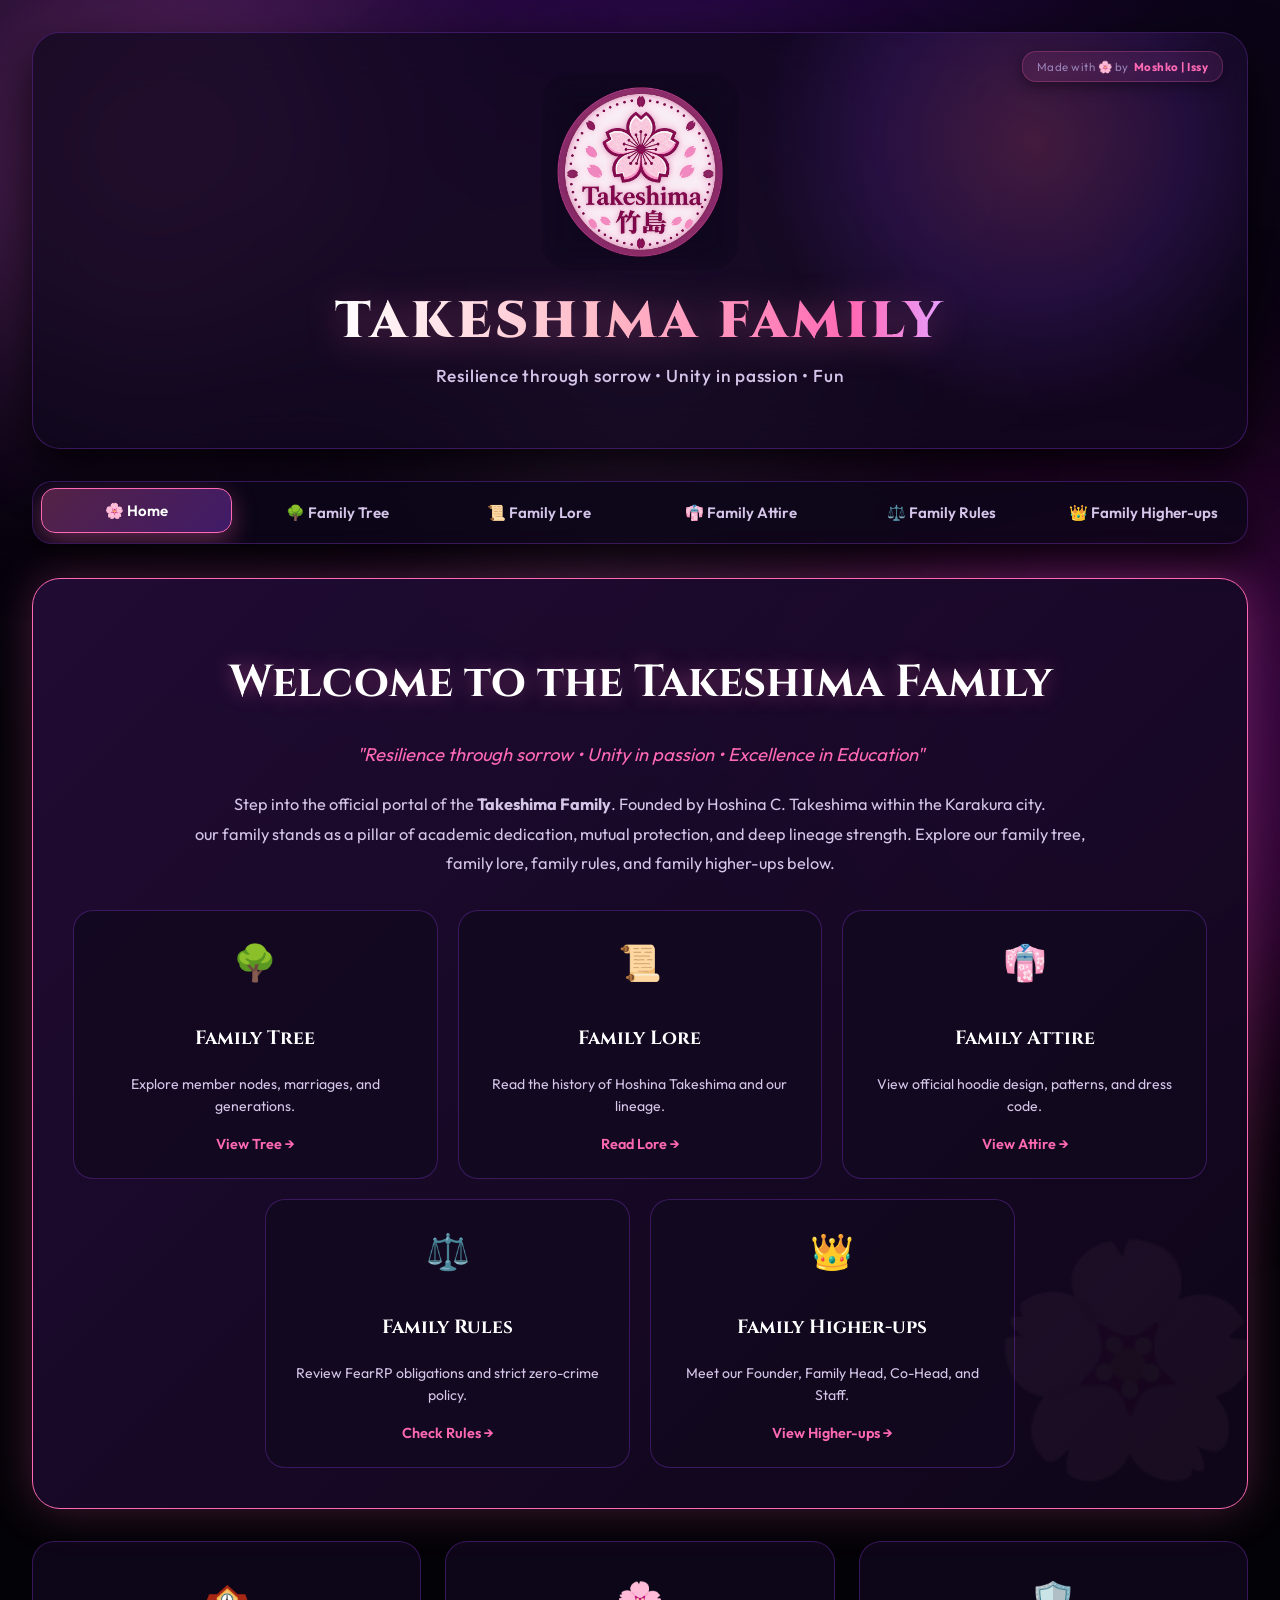
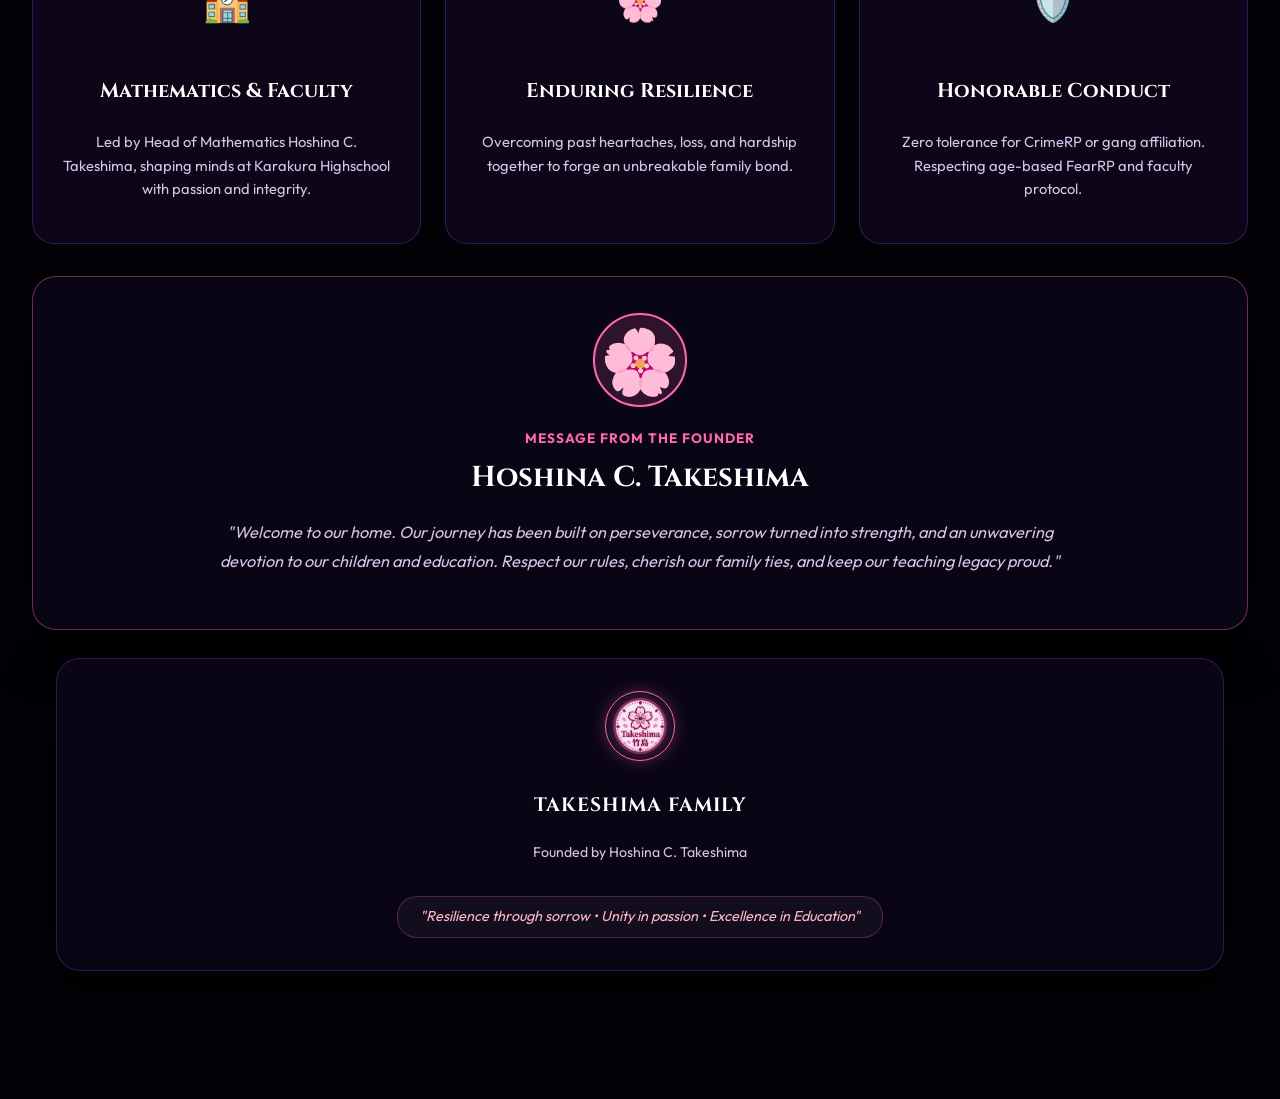
==== index.html @ 02366be0 "0" ====
<!DOCTYPE html>
<html lang="en">

<head>
  <meta charset="UTF-8">
  <meta name="viewport" content="width=device-width, initial-scale=1.0">
  <title>Takeshima Family Hub </title>
  <meta name="description"
    content="Official Takeshima Family Portal, Lore Chronicles of Takeshima, Family Tree & Rules Codex.">
  <link rel="stylesheet" href="styles.css">
</head>

<body>

  <!-- Ambient Glowing Background Orbs -->
  <div class="bg-glow-orb orb-1"></div>
  <div class="bg-glow-orb orb-2"></div>
  <div class="bg-glow-orb orb-3"></div>

  <!-- Floating Pink Sakura Petals Canvas -->
  <canvas id="particles-canvas"></canvas>

  <div class="app-container">

    <!-- Site Header Banner -->
    <header class="site-header">
      <div class="header-glow-bg"></div>
      <div class="top-corner-credits">
        Made with 🌸 by <strong>Moshko | Issy</strong>
      </div>

      <div class="header-main">
        <div class="family-crest">
          <img src="assets/logo.png" alt="Takeshima Family Logo" class="family-crest-img">
        </div>
        <div class="header-titles">
          <h1>TAKESHIMA FAMILY</h1>
          <p>Resilience through sorrow • Unity in passion • Fun</p>
        </div>
      </div>
    </header>

    <!-- Navigation Bar (Instant Smooth Single-Page Navigation) -->
    <nav class="main-nav">
      <button class="nav-btn active" data-tab="welcome" onclick="switchTab('welcome')">🌸 Home</button>
      <button class="nav-btn" data-tab="tree" onclick="switchTab('tree')">🌳 Family Tree</button>
      <button class="nav-btn" data-tab="lore" onclick="switchTab('lore')">📜 Family Lore</button>
      <button class="nav-btn" data-tab="attire" onclick="switchTab('attire')">👘 Family Attire</button>
      <button class="nav-btn" data-tab="rules" onclick="switchTab('rules')">⚖️ Family Rules</button>
      <button class="nav-btn" data-tab="roster" onclick="switchTab('roster')">👑 Family Higher-ups</button>
    </nav>

    <!-- Inline nav script — runs immediately, no dependency on app.js -->
    <script>
      function switchTab(targetTab) {
        document.querySelectorAll('.nav-btn').forEach(function (b) {
          b.classList.toggle('active', b.getAttribute('data-tab') === targetTab);
        });
        document.querySelectorAll('.tab-content').forEach(function (c) {
          var isTarget = c.id === 'tab-' + targetTab;
          if (isTarget) {
            c.classList.remove('active');
            c.style.display = 'block';
            void c.offsetHeight;
            c.classList.add('active');
          } else {
            c.classList.remove('active');
            c.style.display = '';
          }
        });
        window.scrollTo({ top: 0, behavior: 'smooth' });
      }
    </script>

    <!-- ================= TAB 1: HOME / WELCOME ================= -->
    <section id="tab-welcome" class="tab-content active">
      <div class="welcome-container">

        <!-- Welcome Hero Banner -->
        <div class="welcome-hero-card">
          <h1 class="welcome-title">Welcome to the Takeshima Family</h1>
          <p class="welcome-motto">"Resilience through sorrow • Unity in passion • Excellence in Education"</p>

          <p class="welcome-description">
            Step into the official portal of the <strong>Takeshima Family</strong>. Founded by Hoshina C. Takeshima
            within the Karakura city.<br>
            our family stands as a pillar of academic dedication, mutual protection, and deep lineage strength. Explore
            our family tree, family lore, family rules, and family higher-ups below.
          </p>

          <!-- Quick Navigation Feature Cards (3 Top / 2 Bottom Centered Layout) -->
          <div class="welcome-quick-grid">
            <div class="welcome-quick-card" data-tab-switch="tree" onclick="switchTab('tree')">
              <div class="quick-icon">🌳</div>
              <h3>Family Tree</h3>
              <p>Explore member nodes, marriages, and generations.</p>
              <span class="quick-link">View Tree &rarr;</span>
            </div>

            <div class="welcome-quick-card" data-tab-switch="lore" onclick="switchTab('lore')">
              <div class="quick-icon">📜</div>
              <h3>Family Lore</h3>
              <p>Read the history of Hoshina Takeshima and our lineage.</p>
              <span class="quick-link">Read Lore &rarr;</span>
            </div>

            <div class="welcome-quick-card" data-tab-switch="attire" onclick="switchTab('attire')">
              <div class="quick-icon">👘</div>
              <h3>Family Attire</h3>
              <p>View official hoodie design, patterns, and dress code.</p>
              <span class="quick-link">View Attire &rarr;</span>
            </div>

            <div class="welcome-quick-card" data-tab-switch="rules" onclick="switchTab('rules')">
              <div class="quick-icon">⚖️</div>
              <h3>Family Rules</h3>
              <p>Review FearRP obligations and strict zero-crime policy.</p>
              <span class="quick-link">Check Rules &rarr;</span>
            </div>

            <div class="welcome-quick-card" data-tab-switch="roster" onclick="switchTab('roster')">
              <div class="quick-icon">👑</div>
              <h3>Family Higher-ups</h3>
              <p>Meet our Founder, Family Head, Co-Head, and Staff.</p>
              <span class="quick-link">View Higher-ups &rarr;</span>
            </div>
          </div>
        </div>

        <!-- Takeshima Pillars Grid -->
        <div class="welcome-pillars-grid">
          <div class="pillar-card">
            <div class="pillar-icon">🏫</div>
            <h4>Mathematics & Faculty</h4>
            <p>Led by Head of Mathematics Hoshina C. Takeshima, shaping minds at Karakura Highschool with passion and
              integrity.</p>
          </div>
          <div class="pillar-card">
            <div class="pillar-icon">🌸</div>
            <h4>Enduring Resilience</h4>
            <p>Overcoming past heartaches, loss, and hardship together to forge an unbreakable family bond.</p>
          </div>
          <div class="pillar-card">
            <div class="pillar-icon">🛡️</div>
            <h4>Honorable Conduct</h4>
            <p>Zero tolerance for CrimeRP or gang affiliation. Respecting age-based FearRP and faculty protocol.</p>
          </div>
        </div>

        <!-- Founder's Leadership Message Card -->
        <div class="glass-card welcome-leadership-card" style="padding: 36px; border-color: rgba(255, 105, 180, 0.4);">
          <div
            style="display: flex; flex-direction: column; align-items: center; justify-content: center; text-align: center; gap: 20px;">
            <div
              style="font-size: 4rem; background: rgba(255, 105, 180, 0.15); width: 90px; height: 90px; border-radius: 50%; display: flex; align-items: center; justify-content: center; border: 2px solid var(--accent-pink); margin: 0 auto;">
              🌸
            </div>
            <div style="width: 100%; max-width: 850px; text-align: center;">
              <span
                style="color: var(--accent-pink); font-size: 0.85rem; font-weight: 700; letter-spacing: 1px; text-transform: uppercase; display: block; text-align: center;">Message
                from the Founder</span>
              <h2
                style="color: #fff; font-family: var(--font-header); font-size: 1.8rem; margin: 4px 0 12px 0; text-align: center;">
                Hoshina
                C. Takeshima</h2>
              <p
                style="color: var(--text-muted); font-size: 1.02rem; line-height: 1.8; font-style: italic; text-align: center;">
                "Welcome to our home. Our journey has been built on perseverance, sorrow turned into strength, and an
                unwavering devotion to our children and education. Respect our rules, cherish our family ties, and keep
                our teaching legacy proud."
              </p>
            </div>
          </div>
        </div>

      </div>
    </section>

    <!-- ================= TAB 2: FAMILY TREE ================= -->
    <section id="tab-tree" class="tab-content">
      <div class="glass-card" style="padding: 0; overflow: hidden; display: flex; flex-direction: column;">
        <div class="section-header" style="padding: 20px; border-bottom: 1px solid var(--glass-border);">
          <div>
            <h2 class="section-title"><span class="icon">🌳</span> Takeshima Family Tree</h2>
            <p style="color: var(--text-muted); margin-top:4px;">Live embedded family tree directly from Family Echo</p>
          </div>
          <div style="display:flex; gap:10px; flex-wrap:wrap;">
            <a href="https://www.familyecho.com/?c=jg47iyadahh5di00&f=391716927242587150" target="_blank"
              class="btn-primary" style="text-decoration:none; display:inline-flex; align-items:center; gap:8px;">
              <span>🪾 View on FamilyEcho.com</span>
            </a>
          </div>
        </div>

        <!-- Direct Embed of FamilyEcho -->
        <div style="width: 100%; height: 650px; position: relative;">
          <iframe src="https://www.familyecho.com/?c=jg47iyadahh5di00&f=391716927242587150"
            style="width: 100%; height: 100%; border: none;" title="Takeshima Family Tree" allowfullscreen>
          </iframe>
        </div>
      </div>
    </section>

    <!-- ================= TAB 3: CHRONICLES OF HOSHINA (LORE) ================= -->
    <section id="tab-lore" class="tab-content">
      <div class="glass-card">
        <div class="section-header" style="margin-bottom: 24px; flex-wrap: wrap; gap: 12px;">
          <div>
            <h2 class="section-title"><span class="icon">📜</span> The Family Lore Of Takeshima</h2>
            <p style="color: var(--text-muted); margin-top: 4px;">A history steeped in sorrow, enduring devotion, and
              the legacy of Karakura Highschool</p>
          </div>
          <div class="lore-view-toggle" style="display: flex; gap: 10px;">
            <button id="lore-btn-timeline" class="btn-primary" style="font-size: 0.88rem; padding: 8px 16px;" onclick="
                document.getElementById('lore-chapters-container').style.display = 'block';
                document.getElementById('lore-paragraphs-container').style.display = 'none';
                this.style.background = ''; this.style.color = ''; this.style.border = '';
                var p = document.getElementById('lore-btn-paragraphs');
                p.style.background = 'rgba(255,105,180,0.15)'; p.style.color = 'var(--accent-pink)'; p.style.border = '1px solid var(--accent-pink)';
              ">📜 Timeline View</button>
            <button id="lore-btn-paragraphs" class="btn-primary"
              style="font-size: 0.88rem; padding: 8px 16px; background: rgba(255, 105, 180, 0.15); border: 1px solid var(--accent-pink); color: var(--accent-pink);"
              onclick="
                document.getElementById('lore-chapters-container').style.display = 'none';
                document.getElementById('lore-paragraphs-container').style.display = 'block';
                this.style.background = ''; this.style.color = ''; this.style.border = '';
                var t = document.getElementById('lore-btn-timeline');
                t.style.background = 'rgba(255,105,180,0.15)'; t.style.color = 'var(--accent-pink)'; t.style.border = '1px solid var(--accent-pink)';
              ">📖 Full Story View</button>
          </div>
        </div>

        <!-- Lore Chapter Timeline — hardcoded static content -->
        <div class="lore-timeline" id="lore-chapters-container">

          <div class="lore-card">
            <div class="lore-chapter-num">Chapter I • Age 4 - Early Youth</div>
            <h3 class="lore-title">Steeped in Sorrow</h3>
            <div class="lore-quote">"Whenever someone brings up her family or her past, she goes silent, quickly
              changing the subject as if the words themselves are too heavy to bear."</div>
            <p style="color: var(--text-main); font-size: 1.02rem; white-space: pre-line; line-height: 1.7;">
              The Takeshima's past is steeped in sorrow. When Hoshina was just four years old, she was abandoned by her
              parents and left in the care of an abusive relative. The scars of those early years ran deep into her
              soul.

              Whenever someone brings up her family or her past, she instinctively goes silent, quickly changing the
              subject as if the words themselves are too heavy to bear. She learned from a young age that survival meant
              building walls around her heart.</p>
          </div>

          <div class="lore-card">
            <div class="lore-chapter-num">Chapter II • Age 18 - Marital Bliss</div>
            <h3 class="lore-title">Aiko Kagami &amp; True Love</h3>
            <div class="lore-quote">"They eventually got Married and built a life together, filled with warmth, love and
              the joy of starting a family of their own."</div>
            <p style="color: var(--text-main); font-size: 1.02rem; white-space: pre-line; line-height: 1.7;">
              Years passed and at the age of eighteen, Hoshina met the love of her life: Aiko Kagami, a kind and devoted
              member of the Kagami Family. For the first time, Hoshina knew what it felt like to be genuinely cherished.

              They eventually got married and built a life together, filled with warmth, unconditional love, and the
              boundless joy of starting a family of their own. For a fleeting moment, the shadows of her past seemed to
              fade.</p>
          </div>

          <div class="lore-card">
            <div class="lore-chapter-num">Chapter III • The Tragedy</div>
            <h3 class="lore-title">Happiness Short-Lived</h3>
            <div class="lore-highlight-banner">✨ But that Happiness was short lived ✨</div>
            <div class="lore-quote">"Aiko was involved in a devastating car accident and died at the scene of the
              impact..."</div>
            <p style="color: var(--text-main); font-size: 1.02rem; white-space: pre-line; line-height: 1.7;">
              Aiko was involved in a devastating car accident and died at the scene of the impact. The loss shattered
              Hoshina's world to pieces.

              Even now, she struggles to mend the cracks left behind. She kept going for the children that Aiko left
              behind and for herself, but grief still lingers in every quiet moment, like a faint melody echoing in an
              empty room.</p>
          </div>

          <div class="lore-card">
            <div class="lore-chapter-num">Chapter IV • Takeshima Family Alliance</div>
            <h3 class="lore-title">The Kagami Head &amp; Unsettled Ties</h3>
            <div class="lore-quote">"It's not anger or bitterness, more like a subconscious reaction..."</div>
            <p style="color: var(--text-main); font-size: 1.02rem; white-space: pre-line; line-height: 1.7;">
              Strangely, Hoshina never formed a good relationship with the head of the Kagami Family. She doesn't fully
              understand why, but whenever they pass each other, she catches herself glaring. It's not anger or
              bitterness—more like a subconscious reaction.

              Perhaps it is tied to the ways he spoke to her when they joined the Takeshima Family. His tone, his
              demeanor... something about it unsettled her from the very start. Still, she learned to live with it, and
              despite the past tension, they have grown to be something close to friends.</p>
          </div>

          <div class="lore-card">
            <div class="lore-chapter-num">Chapter V • Second Relationship &amp; Divorce</div>
            <h3 class="lore-title">Hiroto &amp; The Final Betrayal</h3>
            <div class="lore-quote">"You were never really there."</div>
            <p style="color: var(--text-main); font-size: 1.02rem; white-space: pre-line; line-height: 1.7;">
              Months later, she met Hiroto—her most recent partner. For a while, he was a source of joy she never
              expected to find again. They shared laughter, raised their twins together, and she allowed herself
              to hope once more.

              Everything shifted the day she overheard him speaking to someone else about their relationship—about
              her—in a way that cut deep into her soul. Two weeks later, Hiroto asked for a divorce, stating coldly,
              "You were never really there."

              Though the separation was civil for the sake of the kids and their twins, the words haunted her. And not
              long after the papers were signed, she learned the final blow: he had been unfaithful. The betrayal left
              her completely hollow.</p>
          </div>

          <div class="lore-card">
            <div class="lore-chapter-num">Chapter VI • Present Day - Karakura Highschool</div>
            <h3 class="lore-title">Head of Mathematics &amp; Legacy</h3>
            <div class="lore-quote">"She hopes her children will continue to grow and build this family. And she hopes
              she will find the same love she once had when she met their dad."</div>
            <p style="color: var(--text-main); font-size: 1.02rem; white-space: pre-line; line-height: 1.7;">
              Years later, after persevering through unimaginable heartache, Hoshina rose to become the Head of
              Department (HD) of Mathematics for Karakura Highschool.


              She found herself with children that she adores like nothing else. In a heartwarming surprise, her
              children now work with her in the Takeshima Family alongside her sister. She is overjoyed that her kids
              found the same passion she once had.

              Now she's trying to move on. Doing her best to be strong for her children and for herself... but part of
              her still wonders if she will ever find someone who truly sees her and stays. She hopes her children will
              continue to grow and build this family—and she hopes she will find the same love she once had when she met
              their dad.</p>
          </div>

        </div>

        <!-- Lore Continuous Paragraph View -->
        <div class="lore-paragraphs-view" id="lore-paragraphs-container"
          style="display: none; background: rgba(15, 8, 25, 0.85); border: 1.5px solid var(--glass-border); border-radius: 24px; padding: 32px;">
          <div class="single-page-story-manuscript">
            <div class="story-manuscript-header">
              <span class="story-header-badge">🌸 TAKESHIMA FAMILY LORE</span>
              <h2 class="story-main-title">The Story of Hoshina Takeshima</h2>
              <p class="story-tagline">"Resilience through sorrow • Unity in passion • Karakura Highschool Legacy"</p>
            </div>
            <div class="story-manuscript-body-text">
              <p class="continuous-story-paragraph">The Takeshima's past is steeped in sorrow. When Hoshina was just
                four years old, she was abandoned by her parents and left in the care of an abusive relative. Whenever
                someone brings up her family or her past, she instinctively goes silent. She learned from a young age
                that survival meant building walls around her heart.</p>
              <p class="continuous-story-paragraph">Years passed and at the age of eighteen, Hoshina met the love of her
                life: Aiko Kagami. They eventually got married and built a life together, filled with warmth,
                unconditional love, and the boundless joy of starting a family of their own.</p>
              <p class="continuous-story-paragraph">Aiko was involved in a devastating car accident and died at the
                scene. The loss shattered Hoshina's world to pieces. She kept going for the children that Aiko left
                behind.</p>
              <p class="continuous-story-paragraph">Strangely, Hoshina never formed a good relationship with the head of
                the Kagami Family. It's not anger or bitterness—more like a subconscious reaction. Despite the past
                tension, they have grown to be something close to friends.</p>
              <p class="continuous-story-paragraph">Months later, she met Hiroto. Two weeks after she overheard him
                speaking poorly of her, Hiroto asked for a divorce, stating coldly, "You were never really there." And
                not long after the papers were signed, she learned he had been unfaithful.</p>
              <p class="continuous-story-paragraph">Years later, Hoshina rose to become the Head of Department of
                Mathematics for Karakura Highschool. Her children now work with her in the Takeshima Family. She hopes
                her children will continue to grow and build this family—and she hopes she will find the same love she
                once had when she met their dad.</p>
            </div>
          </div>
        </div>

      </div>
    </section>

    <!-- ================= TAB 4: FAMILY ATTIRE ================= -->
    <section id="tab-attire" class="tab-content">
      <div class="glass-card">

        <!-- Section Header -->
        <div class="section-header">
          <div>
            <h2 class="section-title"><span class="icon">👘</span> Takeshima Family Attire</h2>
            <p style="color: var(--text-muted); margin-top: 4px;">Official uniform, hoodie's, and apparel codex
              for Family members.</p>
          </div>
          <span class="attire-official-badge">✨ Official Apparel</span>
        </div>

        <!-- Attire Selector Tabs -->
        <div style="display: flex; gap: 10px; flex-wrap: wrap; margin-bottom: 28px; margin-top: 8px;">
          <button class="attire-sel-btn active-attire-btn" onclick="selectAttire('hoodie', this)"
            style="flex:1; min-width:140px; padding:12px 18px; border-radius:14px; border:1.5px solid var(--accent-pink); background:linear-gradient(135deg,rgba(255,105,180,0.28),rgba(160,68,255,0.28)); color:#fff; font-family:var(--font-body); font-weight:600; font-size:0.93rem; display:flex; align-items:center; justify-content:center; gap:8px;">
            👘 Takeshima Hoodie
          </button>
          <button class="attire-sel-btn" onclick="selectAttire('baldthur', this)"
            style="flex:1; min-width:140px; padding:12px 18px; border-radius:14px; border:1.5px solid var(--glass-border); background:transparent; color:var(--text-muted); font-family:var(--font-body); font-weight:600; font-size:0.93rem; display:flex; align-items:center; justify-content:center; gap:8px;">
            👕 Baldthur Shirt
          </button>
        </div>

        <!-- ── PANEL: Takeshima Hoodie ── -->
        <div id="attire-panel-hoodie">

          <!-- Download Banner -->
          <div class="attire-download-banner" style="margin-bottom: 28px;">
            <div class="download-banner-left">
              <div class="download-icon-box">📥</div>
              <div>
                <h3 class="download-banner-title">Download Official Attire hoodie</h3>
                <p class="download-banner-desc">Click below to download the official skin PNG file.</p>
              </div>
            </div>
            <a href="assets/takeshima_attire_skin.png" target="_blank" rel="noopener noreferrer"
              download="Takeshima_Family_Attire_Skin.png" class="btn-primary"
              style="text-decoration:none; font-size:0.95rem; padding:12px 24px; white-space:nowrap;">
              <span>📥 Download Attire File</span>
            </a>
          </div>

          <!-- Image Cards -->
          <div class="attire-showcase-grid">
            <div class="attire-card">
              <div class="attire-image-frame">
                <img src="assets/attire_front.png" alt="Takeshima Family Hoodie - Front View" class="attire-img">
                <div class="attire-overlay-badge">Front View</div>
              </div>
              <div class="attire-card-body">
                <h3 class="attire-card-title">Front View</h3>
                <p class="attire-card-desc">W.I.P</p>
              </div>
            </div>
            <div class="attire-card">
              <div class="attire-image-frame">
                <img src="assets/attire_back.png" alt="Takeshima Family Hoodie - Back View" class="attire-img">
                <div class="attire-overlay-badge">Back View</div>
              </div>
              <div class="attire-card-body">
                <h3 class="attire-card-title">Back View</h3>
                <p class="attire-card-desc">W.I.P</p>
              </div>
            </div>
          </div>

          <!-- Specs -->
          <div class="attire-info-grid" style="margin-top:28px;">
            <div class="attire-spec-box">
              <div class="spec-header"><span class="spec-icon">🎨</span>
                <h4>Color Palette &amp; Materials</h4>
              </div>
              <ul class="attire-spec-list">
                <li><strong>W.I.P:</strong> W.I.P
                </li>
                <li><strong>W.I.P:</strong> W.I.P
                </li>
                <li><strong>W.I.P:</strong> W.I.P</li>
              </ul>
            </div>
            <div class="attire-spec-box">
              <div class="spec-header"><span class="spec-icon">📜</span>
                <h4>Dress Code Rules</h4>
              </div>
              <ul class="attire-spec-list">
                <li><strong>Official Events:</strong> Required during family meetings and Karakura events.</li>
                <li><strong>Lineage Honor:</strong> Must be worn with respect and pride by official family members.</li>
                <li><strong>Zero Misrepresentation:</strong> Non-family members are forbidden from wearing official
                  attire.</li>
              </ul>
            </div>
          </div>
        </div>

        <!-- ── PANEL: Baldthur Shirt ── -->
        <div id="attire-panel-baldthur" style="display:none;">


          <!-- Download Banner -->
          <div class="attire-download-banner" style="margin-bottom:28px;">
            <div class="download-banner-left">
              <div class="download-icon-box">📥</div>
              <div>
                <h3 class="download-banner-title">Download Baldthur Shirt</h3>
                <p class="download-banner-desc">Click below to download the official skin PNG file.</p>
              </div>
            </div>
            <a href="assets/pmcskin3d-alex-slim-arms_58.png" target="_blank" rel="noopener noreferrer"
              download="pmcskin3d-alex-slim-arms_58.png" class="btn-primary"
              style="text-decoration:none; font-size:0.95rem; padding:12px 24px; white-space:nowrap;">
              <span>📥 Download Attire File</span>
            </a>
          </div>

          <!-- Image Cards -->
          <div class="attire-showcase-grid">
            <div class="attire-card">
              <div class="attire-image-frame" style="background:rgba(26,188,156,0.08);">
                <img src="assets/baldthur_shirt.png" alt="Baldthur Shirt - Front View" class="attire-img">
                <div class="attire-overlay-badge" style="background:rgba(26,188,156,0.85);">Front View</div>
              </div>
              <div class="attire-card-body">
                <h3 class="attire-card-title">Front View</h3>
                <p class="attire-card-desc">The Baldthur Shirt featuring a bold gold and cream design with the
                  signature
                  Takeshima family style.</p>
              </div>
            </div>
          </div>

          <!-- Specs -->
          <div class="attire-info-grid" style="margin-top:28px;">
            <div class="attire-spec-box">
              <div class="spec-header"><span class="spec-icon">🎨</span>
                <h4>Design Details</h4>
              </div>
              <ul class="attire-spec-list">
                <li><strong>Style:</strong> Alex slim-arms skin format.</li>
                <li><strong>Palette:</strong> Gold, cream, and teal — bold and distinctive.</li>
                <li><strong>Crest:</strong> Takeshima family identity maintained.</li>
              </ul>
            </div>
            <div class="attire-spec-box">
              <div class="spec-header"><span class="spec-icon">📜</span>
                <h4>Wear Rules</h4>
              </div>
              <ul class="attire-spec-list">
                <li><strong>Approved Members Only:</strong> Must be an official Takeshima Family member.</li>
                <li><strong>Zero Misrepresentation:</strong> Non-members are forbidden from using this skin.</li>
                <li><strong>File:</strong> pmcskin3d-alex-slim-arms_58</li>
              </ul>
            </div>
          </div>
        </div>

        <!-- Inline attire selector script -->
        <script>
          function selectAttire(id, btn) {
            ['hoodie', 'baldthur', 'arthur'].forEach(function (k) {
              var panel = document.getElementById('attire-panel-' + k);
              if (panel) panel.style.display = k === id ? 'block' : 'none';
            });
            document.querySelectorAll('.attire-sel-btn').forEach(function (b) {
              var isActive = b === btn;
              b.style.background = isActive ? 'linear-gradient(135deg,rgba(255,105,180,0.28),rgba(160,68,255,0.28))' : 'transparent';
              b.style.borderColor = isActive ? 'var(--accent-pink)' : 'var(--glass-border)';
              b.style.color = isActive ? '#fff' : 'var(--text-muted)';
            });
          }
        </script>
      </div>
    </section>


    <!-- ================= TAB 5: FAMILY RULES CODEX ================= -->
    <section id="tab-rules" class="tab-content">
      <div class="glass-card">
        <div class="section-header">
          <h2 class="section-title"><span class="icon">⚖️</span> Takeshima Family Rules</h2>
        </div>

        <div class="rules-grid">

          <!-- FearRP Rules Box -->
          <div class="rule-box">
            <div class="rule-header">
              <span class="rule-badge badge-fear">FearRP Policy</span>
              <h3 style="color:#fff; font-size: 1.3rem; font-family: var(--font-header);">FearRP &amp; Discipline Rules
              </h3>
            </div>
            <div id="fear-rules-list">
              <div class="rule-item">
                <h4 style="color:#fff; font-size:1.05rem; margin-bottom:4px;">Age-Based FearRP Hierarchy</h4>
                <p style="color: var(--text-muted); font-size:0.92rem;">All members within a branch MUST FearRP those
                  who
                  are older when they get in trouble. For example, if your character is in the age group of 13-15, you
                  MUST FearRP anyone above your age group.</p>
              </div>
              <div class="rule-item">
                <h4 style="color:#fff; font-size:1.05rem; margin-bottom:4px;">Adults &amp; ItemRP Punishments</h4>
                <p style="color: var(--text-muted); font-size:0.92rem;">All members MUST FearRP Adults and official
                  punishments. All punishments such as grounding, privileges revoked, or taking a phone MUST be
                  conducted
                  through ItemRP.</p>
              </div>
              <div class="rule-item">
                <h4 style="color:#fff; font-size:1.05rem; margin-bottom:4px;">Detention Consequences</h4>
                <p style="color: var(--text-muted); font-size:0.92rem;">All children MUST FearRP any Adults who find out
                  they received a school detention at Karakura Highschool.</p>
              </div>
              <div class="rule-item">
                <h4 style="color:#fff; font-size:1.05rem; margin-bottom:4px;">ICLY Group Chat Protocol</h4>
                <p style="color: var(--text-muted); font-size:0.92rem;">FearRP rules apply strictly on the ICLY family
                  group chat. Respectful tone, compliance, and fear of consequences must be shown in text chats when an
                  adult intervenes.</p>
              </div>
            </div>
          </div>

          <!-- CrimeRP Zero Tolerance Box -->
          <div class="rule-box severe">
            <div class="rule-header">
              <span class="rule-badge badge-crime">Strict Zero Tolerance</span>
              <h3 style="color: var(--accent-blossom); font-size: 1.3rem; font-family: var(--font-header);">GangRP &amp;
                Crime Policies</h3>
            </div>
            <p
              style="font-size: 0.88rem; color: var(--text-muted); margin-bottom: 14px; background: rgba(255, 71, 87, 0.1); padding: 10px; border-radius: 10px;">
              🚫 <strong>No Crime RP!</strong> Do not involve the family with crime or GangRP ICLY. This is NOT a crime
              family! Zero gang affiliation permitted for faculty.
            </p>
            <div id="crime-rules-list">
              <div class="rule-item">
                <h4 style="color:#fff; font-size:1.05rem; margin-bottom:4px;">Zero Faculty Gang Affiliation</h4>
                <p style="color: var(--text-muted); font-size:0.92rem;">Do NOT involve any Family faculty members,
                  branch
                  heads, teachers, or employees with GangRP or CrimeRP under any circumstances.</p>
              </div>
              <div class="rule-item">
                <h4 style="color:#fff; font-size:1.05rem; margin-bottom:4px;">Argument &amp; De-escalation Protocol</h4>
                <p style="color: var(--text-muted); font-size:0.92rem;">You may start an ICLY argument with a family
                  member, but once an Adult or Branch Head gets involved, ALL violence MUST stop immediately and prepare
                  to FearRP.</p>
              </div>
              <div class="rule-item">
                <h4 style="color:#fff; font-size:1.05rem; margin-bottom:4px;">Weapon Ban</h4>
                <p style="color: var(--text-muted); font-size:0.92rem;">Do NOT use deadly weapons on any family members
                  within a general family fight.</p>
              </div>
              <div class="rule-item">
                <h4 style="color:#fff; font-size:1.05rem; margin-bottom:4px;">Do NOT Get Discovered</h4>
                <p style="color: var(--text-muted); font-size:0.92rem;">You must convince your family members you aren't
                  a
                  thug. Keep any illegal activities completely hidden from the family.</p>
              </div>
              <div class="rule-item severe-item">
                <h4 style="color: var(--accent-blossom); font-weight:700; font-size:1.05rem; margin-bottom:4px;">
                  DISCOVERY
                  PENALTY: Automatic Removal</h4>
                <p style="color: var(--text-muted); font-size:0.92rem;">IF you do get discovered (the worst case), you
                  MUST FearRP getting discovered. Family Heads will AUTOMATICALLY ICLY remove you from their branch and
                  trigger a complete removal from the Takeshima Family. We are heavily strict on this!</p>
              </div>
            </div>
          </div>

        </div>

      </div>
    </section>

    <!-- ================= TAB 6: THE FAMILY HIGHER-UPS ================= -->
    <section id="tab-roster" class="tab-content">
      <div class="glass-card">
        <div class="section-header" style="margin-bottom: 24px; text-align: center; justify-content: center;">
          <div style="text-align: center; width: 100%;">
            <h2 class="section-title"><span class="icon">👑</span> The Family Higher-ups</h2>
            <p style="color: var(--text-muted); font-size: 0.9rem; margin-top: 4px; text-align: center;">
              Official Family Founder, Family Head, Co-Head &amp; Staff leadership.
            </p>
          </div>
        </div>

        <div id="roster-grid-list">

          <!-- Founder -->
          <div class="roster-category-block">
            <div class="roster-category-title-bar">
              <div class="cat-title-left">
                <span class="cat-icon-lg">🌸</span>
                <div>
                  <h3 class="cat-main-title">Founder</h3>
                  <p class="cat-sub-title">Original Matriarch &amp; Family Creator</p>
                </div>
              </div>
            </div>
            <div class="roster-members-stack">
              <div class="roster-member-card glow-gold">
                <div class="roster-avatar-frame">🌸</div>
                <div class="roster-member-details">
                  <div class="roster-top-row">
                    <div class="name-handle-group">
                      <h4 class="member-char-name">Hoshina C. Takeshima</h4>
                      <span class="member-discord-pill"><span class="discord-logo-icon">💬</span> @mariskaeng</span>
                    </div>
                    <span class="role-badge-tag badge-founder">@Founder</span>
                  </div>
                  <div class="roster-mid-row">
                    <span class="member-title-tag">💼 Founder of Takeshima</span>
                    <span class="member-faction-tag">🏫 Takeshima Family</span>
                    <span class="member-status-tag">✨ Active Founder</span>
                  </div>
                  <p class="member-bio-text">"Founder of the Takeshima Family and Former Head of Department of
                    Mathematics at
                    Karakura Highschool."</p>
                </div>
              </div>
            </div>
          </div>

          <!-- Family Head -->
          <div class="roster-category-block">
            <div class="roster-category-title-bar">
              <div class="cat-title-left">
                <span class="cat-icon-lg">👑</span>
                <div>
                  <h3 class="cat-main-title">Family Head</h3>
                  <p class="cat-sub-title">Official Head of House &amp; Leadership</p>
                </div>
              </div>
            </div>
            <div class="roster-members-stack">
              <div class="roster-member-card glow-pink">
                <div class="roster-avatar-frame">⚔️</div>
                <div class="roster-member-details">
                  <div class="roster-top-row">
                    <div class="name-handle-group">
                      <h4 class="member-char-name">Arthur Takeshima</h4>
                      <span class="member-discord-pill"><span class="discord-logo-icon">💬</span> @hotandhomeless</span>
                    </div>
                    <span class="role-badge-tag badge-family-head">@👑 Family Head</span>
                  </div>
                  <div class="roster-mid-row">
                    <span class="member-title-tag">💼 Head of Takeshima House</span>
                    <span class="member-faction-tag">🏫 Karakura Leadership</span>
                    <span class="member-status-tag">✨ Active Family Head</span>
                  </div>
                  <p class="member-bio-text">"Leading the Takeshima Family with strength, protection, and strict
                    adherence
                    to family values."</p>
                </div>
              </div>
            </div>
          </div>

          <!-- Co-Head -->
          <div class="roster-category-block">
            <div class="roster-category-title-bar">
              <div class="cat-title-left">
                <span class="cat-icon-lg">♔</span>
                <div>
                  <h3 class="cat-main-title">Co-Head</h3>
                  <p class="cat-sub-title">Executive Governance &amp; Branch Leadership</p>
                </div>
              </div>
            </div>
            <div class="roster-members-stack">
              <div class="roster-member-card glow-purple">
                <div class="roster-avatar-frame">✨</div>
                <div class="roster-member-details">
                  <div class="roster-top-row">
                    <div class="name-handle-group">
                      <h4 class="member-char-name">Misaki Takeshima</h4>
                      <span class="member-discord-pill"><span class="discord-logo-icon">💬</span> @corrupteddxys</span>
                    </div>
                    <span class="role-badge-tag badge-co-head">@♔ [C] Co-Head</span>
                  </div>
                  <div class="roster-mid-row">
                    <span class="member-title-tag">💼 Executive Co-Head</span>
                    <span class="member-faction-tag">🏫 Takeshima House Governance</span>
                    <span class="member-status-tag">✨ Active Co-Head</span>
                  </div>
                  <p class="member-bio-text">"Co-leading family affairs, organizing member ties, and maintaining family
                    unity."</p>
                </div>
              </div>
            </div>
          </div>

          <!-- Family Staff -->
          <div class="roster-category-block">
            <div class="roster-category-title-bar">
              <div class="cat-title-left">
                <span class="cat-icon-lg">🛡️</span>
                <div>
                  <h3 class="cat-main-title">Family Staff</h3>
                  <p class="cat-sub-title">Support, Administration &amp; Family Operations</p>
                </div>
              </div>
            </div>
            <div class="roster-members-stack">
              <div class="roster-member-card glow-purple">
                <div class="roster-avatar-frame">💜</div>
                <div class="roster-member-details">
                  <div class="roster-top-row">
                    <div class="name-handle-group">
                      <h4 class="member-char-name">Ri-Na Takeshima</h4>
                      <span class="member-discord-pill"><span class="discord-logo-icon">💬</span> @pngpurple</span>
                    </div>
                    <span class="role-badge-tag badge-family-staff">@Family Staff</span>
                  </div>
                  <div class="roster-mid-row">
                    <span class="member-title-tag">💼 Takeshima Staff Member</span>
                    <span class="member-faction-tag">🏫 Takeshima Staff Team</span>
                    <span class="member-status-tag">✨ Active Staff</span>
                  </div>
                  <p class="member-bio-text">"Dedicated staff member maintaining family order, supporting leadership,
                    and
                    assisting members."</p>
                </div>
              </div>
              <div class="roster-member-card glow-purple">
                <div class="roster-avatar-frame">🌸</div>
                <div class="roster-member-details">
                  <div class="roster-top-row">
                    <div class="name-handle-group">
                      <h4 class="member-char-name">Issy Takeshima</h4>
                      <span class="member-discord-pill"><span class="discord-logo-icon">💬</span> @shaharmoshko_</span>
                    </div>
                    <span class="role-badge-tag badge-family-staff">@Family Staff</span>
                  </div>
                  <div class="roster-mid-row">
                    <span class="member-title-tag">💼 Takeshima Staff Member</span>
                    <span class="member-faction-tag">🏫 Takeshima Staff Team</span>
                    <span class="member-status-tag">✨ Active Staff</span>
                  </div>
                  <p class="member-bio-text">"Dedicated staff member maintaining family order, supporting leadership,
                    and
                    assisting members."</p>
                </div>
              </div>
            </div>
          </div>

        </div>

      </div>
    </section>


    <!-- ================= TAB 6: THE FAMILY HIGHER-UPS ================= -->
    <!-- Site Footer -->
    <footer class="site-footer">
      <div class="footer-content">
        <div class="footer-brand">
          <div class="footer-crest">
            <img src="assets/logo.png" alt="Takeshima Family Logo" class="family-crest-img">
          </div>
          <div>
            <h3>TAKESHIMA FAMILY</h3>
            <p>Founded by Hoshina C. Takeshima</p>
          </div>
        </div>
        <div class="footer-motto-tag">
          "Resilience through sorrow • Unity in passion • Excellence in Education"
        </div>
      </div>
    </footer>

    <!-- Scripts -->
    <script src="data.js"></script>
    <script src="app.js"></script>
</body>

</html>
---- styles.css ----
/* ==========================================================================
   TAKESHIMA FAMILY - HYPER-SMOOTH BLACK, PURPLE & PINK SAKURA DESIGN SYSTEM
   ========================================================================== */

@import url('https://fonts.googleapis.com/css2?family=Cinzel:wght@400;600;700;800;900&family=Outfit:wght@300;400;500;600;700&family=Playfair+Display:ital,wght@0,600;1,400&display=swap');

:root {
  /* Color Palette - Deep Obsidian Black, Neon Purple & Radiant Pink Sakura */
  --bg-dark: #030207;
  --bg-gradient: radial-gradient(circle at 50% -10%, #290849 0%, #0d041a 45%, #030207 90%);
  --accent-pink: #ff69b4;
  /* Hot Pink Sakura */
  --accent-sakura: #ffb7c5;
  /* Soft Blossom Pink */
  --accent-blossom: #ff1493;
  /* Deep Radiant Sakura */
  --accent-purple: #a044ff;
  /* Electric Violet */
  --accent-royal-purple: #6a11cb;
  /* Deep Royal Purple */
  --accent-dark-purple: #3b0764;
  /* Midnight Purple */
  --accent-gold: #ffd700;
  /* Imperial Gold */

  --text-main: #ffffff;
  --text-muted: #d4c5e9;
  --text-subtle: #9882b8;

  /* Premium Glassmorphism Tokens */
  --glass-bg: rgba(15, 8, 28, 0.72);
  --glass-border: rgba(160, 68, 255, 0.28);
  --glass-border-hover: rgba(255, 105, 180, 0.65);
  --glass-shadow: 0 20px 50px rgba(0, 0, 0, 0.85);
  --glass-glow: 0 0 35px rgba(255, 105, 180, 0.3);

  /* Fonts */
  --font-header: 'Cinzel', serif;
  --font-body: 'Outfit', sans-serif;
  --font-quote: 'Playfair Display', serif;

  /* Ultra-Smooth Transitions */
  --trans-smooth: all 0.4s cubic-bezier(0.16, 1, 0.3, 1);
  --trans-bounce: all 0.5s cubic-bezier(0.34, 1.56, 0.64, 1);
}

/* Global Flower Mouse Cursor System - ALWAYS A FLOWER */
html,
body,
*,
*::before,
*::after,
*:hover,
*:active,
*:focus,
*:focus-within,
*:visited,
a,
a:hover,
a:active,
a:focus,
button,
button:hover,
button:active,
button:focus,
input,
select,
textarea,
label,
[role="button"],
.nav-btn,
.btn-primary,
.welcome-quick-card,
.pillar-card,
.rule-box {
  cursor: url("data:image/svg+xml,%3Csvg xmlns='http://www.w3.org/2000/svg' width='32' height='32' viewBox='0 0 32 32'%3E%3Ctext y='24' font-size='22'%3E🌸%3C/text%3E%3C/svg%3E") 16 16, auto !important;
}

a,
a:hover,
a:focus,
a:active,
a:visited {
  text-decoration: none !important;
}

h1,
h2,
h3,
h4,
h5,
h6 {
  text-align: center;
}

body {
  background: var(--bg-dark);
  background-image: var(--bg-gradient);
  background-attachment: fixed;
  color: var(--text-main);
  font-family: var(--font-body);
  min-height: 100vh;
  overflow-x: hidden;
  line-height: 1.65;
  -webkit-font-smoothing: antialiased;
}

/* Ambient Background Glow Orbs */
.bg-glow-orb {
  position: fixed;
  border-radius: 50%;
  filter: blur(120px);
  pointer-events: none;
  z-index: 0;
  opacity: 0.35;
  animation: orbDrift 18s ease-in-out infinite alternate;
}

.orb-1 {
  width: 500px;
  height: 500px;
  top: -100px;
  left: -100px;
  background: radial-gradient(circle, #ff69b4, #a044ff);
}

.orb-2 {
  width: 600px;
  height: 600px;
  bottom: -150px;
  right: -150px;
  background: radial-gradient(circle, #6a11cb, #ff1493);
  animation-delay: -6s;
}

.orb-3 {
  width: 400px;
  height: 400px;
  top: 40%;
  left: 50%;
  transform: translate(-50%, -50%);
  background: radial-gradient(circle, #3b0764, #ffb7c5);
  animation-delay: -12s;
}

@keyframes orbDrift {
  0% {
    transform: scale(1) translate(0, 0);
  }

  50% {
    transform: scale(1.15) translate(40px, -30px);
  }

  100% {
    transform: scale(0.95) translate(-30px, 40px);
  }
}

/* Custom Scrollbar */
::-webkit-scrollbar {
  width: 9px;
}

::-webkit-scrollbar-track {
  background: rgba(3, 2, 7, 0.9);
}

::-webkit-scrollbar-thumb {
  background: linear-gradient(180deg, var(--accent-purple), var(--accent-blossom));
  border-radius: 6px;
  border: 2px solid var(--bg-dark);
}

::-webkit-scrollbar-thumb:hover {
  background: var(--accent-pink);
}

/* Sakura Petals Canvas */
#particles-canvas {
  position: fixed;
  top: 0;
  left: 0;
  width: 100vw;
  height: 100vh;
  pointer-events: none;
  z-index: 1;
}

/* App Container */
.app-container {
  position: relative;
  z-index: 2;
  max-width: 1320px;
  margin: 0 auto;
  padding: 24px 24px 80px;
}

/* Standalone subpage content wrapper (lore.html, rules.html, roster.html, etc.) */
.page-content {
  display: block;
  width: 100%;
}

/* Header Banner */
.site-header {
  background: var(--glass-bg);
  backdrop-filter: blur(25px);
  -webkit-backdrop-filter: blur(25px);
  border: 1px solid var(--glass-border);
  border-radius: 28px;
  padding: 40px 48px;
  margin-bottom: 32px;
  box-shadow: var(--glass-shadow);
  position: relative;
  overflow: hidden;
  display: flex;
  flex-direction: column;
  align-items: center;
  justify-content: center;
  text-align: center;
  gap: 24px;
  transition: var(--trans-smooth);
}

.site-header:hover {
  border-color: rgba(255, 105, 180, 0.45);
  box-shadow: 0 25px 60px rgba(160, 68, 255, 0.25);
}

/* Top Corner Credits Badge */
.top-corner-credits {
  position: absolute;
  top: 18px;
  right: 24px;
  font-size: 0.72rem;
  color: var(--text-subtle);
  letter-spacing: 0.5px;
  background: rgba(255, 105, 180, 0.08);
  padding: 5px 14px;
  border-radius: 14px;
  border: 1px solid rgba(255, 105, 180, 0.25);
  box-shadow: 0 4px 15px rgba(0, 0, 0, 0.4);
  display: inline-flex;
  align-items: center;
  gap: 5px;
  backdrop-filter: blur(10px);
  -webkit-backdrop-filter: blur(10px);
  z-index: 10;
  transition: var(--trans-smooth);
}

.top-corner-credits:hover {
  background: rgba(255, 105, 180, 0.18);
  border-color: var(--accent-pink);
  transform: translateY(-2px);
  box-shadow: 0 6px 20px rgba(255, 105, 180, 0.3);
}

.top-corner-credits strong {
  color: var(--accent-pink);
  font-weight: 700;
}

.header-glow-bg {
  position: absolute;
  top: -40%;
  right: -5%;
  width: 550px;
  height: 550px;
  background: radial-gradient(circle, rgba(255, 105, 180, 0.22) 0%, rgba(160, 68, 255, 0.15) 40%, rgba(0, 0, 0, 0) 70%);
  pointer-events: none;
  animation: pulseGlow 8s ease-in-out infinite alternate;
}

@keyframes pulseGlow {
  0% {
    transform: scale(1) translate(0, 0);
    opacity: 0.7;
  }

  100% {
    transform: scale(1.15) translate(-20px, 20px);
    opacity: 1;
  }
}

.header-top {
  display: flex;
  justify-content: space-between;
  align-items: center;
  flex-wrap: wrap;
  gap: 16px;
}

.faction-badge {
  display: inline-flex;
  align-items: center;
  gap: 10px;
  background: linear-gradient(135deg, rgba(255, 105, 180, 0.18), rgba(160, 68, 255, 0.18));
  border: 1px solid rgba(255, 105, 180, 0.4);
  color: var(--accent-sakura);
  padding: 8px 18px;
  border-radius: 50px;
  font-size: 0.88rem;
  font-weight: 700;
  letter-spacing: 0.8px;
  text-transform: uppercase;
  box-shadow: 0 4px 15px rgba(255, 105, 180, 0.2);
  animation: floatBadge 4s ease-in-out infinite alternate;
}

@keyframes floatBadge {
  0% {
    transform: translateY(0);
  }

  100% {
    transform: translateY(-4px);
  }
}

.karakura-status {
  display: flex;
  align-items: center;
  gap: 14px;
  font-size: 0.88rem;
  color: var(--text-muted);
}

.status-pill {
  background: rgba(255, 255, 255, 0.05);
  padding: 6px 14px;
  border-radius: 14px;
  border: 1px solid rgba(160, 68, 255, 0.25);
  backdrop-filter: blur(10px);
}

.header-main {
  display: flex;
  flex-direction: column;
  align-items: center;
  justify-content: center;
  text-align: center;
  gap: 22px;
  width: 100%;
  position: relative;
  z-index: 2;
}

.family-crest {
  width: 170px;
  height: 170px;
  border-radius: 30px;
  display: flex;
  align-items: center;
  justify-content: center;
  animation: pulseCrest 3.5s ease-in-out infinite alternate;
  padding: 14px;
  overflow: hidden;
  backdrop-filter: blur(15px);
}

.family-crest:hover {
  transform: scale(1.08) translateY(-3px);
  border-color: var(--accent-pink);
}

.family-crest-img {
  width: 100%;
  height: 100%;
  object-fit: contain;
  transition: transform 0.4s ease;
}

.family-crest:hover .family-crest-img {
  transform: scale(1.06);
}

@keyframes pulseCrest {
  0% {
    transform: scale(1);
  }

  100% {
    transform: scale(1.04);
  }
}

.header-titles {
  text-align: center;
  position: relative;
  z-index: 2;
}

.header-titles h1 {
  font-family: var(--font-header);
  font-size: 3.2rem;
  font-weight: 900;
  letter-spacing: 4px;
  background: linear-gradient(90deg, #ffffff 0%, var(--accent-sakura) 45%, var(--accent-pink) 85%, #e6a0ff 100%);
  -webkit-background-clip: text;
  -webkit-text-fill-color: transparent;
  filter: drop-shadow(0 4px 18px rgba(255, 105, 180, 0.4));
  text-align: center;
  margin: 0;
  line-height: 1.15;
}

.header-titles p {
  color: var(--text-muted);
  font-size: 1.08rem;
  margin-top: 10px;
  letter-spacing: 0.8px;
  text-align: center;
  font-weight: 500;
}

/* Navigation Bar */
.main-nav {
  display: flex;
  gap: 10px;
  background: rgba(12, 6, 24, 0.85);
  padding: 8px;
  border-radius: 20px;
  border: 1px solid var(--glass-border);
  backdrop-filter: blur(20px);
  margin-bottom: 34px;
  overflow-x: auto;
  box-shadow: var(--glass-shadow);
  justify-content: space-between;
}

.nav-btn {
  flex: 1;
  min-width: 130px;
  padding: 12px 16px;
  border: 1px solid transparent;
  background: transparent;
  color: var(--text-muted);
  font-family: var(--font-body);
  font-weight: 600;
  font-size: 0.94rem;
  border-radius: 14px;
  transition: var(--trans-smooth);
  display: flex;
  align-items: center;
  justify-content: center;
  gap: 8px;
  white-space: nowrap;
  text-decoration: none !important;
}

.nav-btn:hover {
  color: #fff;
  background: rgba(255, 105, 180, 0.12);
  border-color: rgba(255, 105, 180, 0.3);
  transform: translateY(-2px);
}

.nav-btn.active {
  background: linear-gradient(135deg, rgba(255, 105, 180, 0.3), rgba(160, 68, 255, 0.35));
  border: 1px solid var(--accent-pink);
  color: #fff;
  box-shadow: 0 8px 25px rgba(255, 105, 180, 0.35);
  transform: translateY(-2px);
}

/* Tab Switching Animations */
.tab-content {
  display: none;
  opacity: 0;
  transform: translateY(16px);
  transition: opacity 0.4s ease, transform 0.4s cubic-bezier(0.16, 1, 0.3, 1);
}

.tab-content.active {
  display: block;
  opacity: 1;
  transform: translateY(0);
  animation: tabFadeIn 0.4s cubic-bezier(0.16, 1, 0.3, 1) forwards;
}

@keyframes tabFadeIn {
  from {
    opacity: 0;
    transform: translateY(16px);
  }

  to {
    opacity: 1;
    transform: translateY(0);
  }
}

/* Generic Card Styling */
.glass-card {
  background: var(--glass-bg);
  backdrop-filter: blur(25px);
  -webkit-backdrop-filter: blur(25px);
  border: 1px solid var(--glass-border);
  border-radius: 24px;
  padding: 34px;
  margin-bottom: 28px;
  box-shadow: var(--glass-shadow);
  transition: var(--trans-smooth);
  position: relative;
  overflow: hidden;
}

.glass-card:hover {
  border-color: var(--glass-border-hover);
  box-shadow: 0 20px 45px rgba(160, 68, 255, 0.2);
}

.section-header {
  margin-bottom: 28px;
  display: flex;
  flex-direction: column;
  justify-content: center;
  align-items: center;
  flex-wrap: wrap;
  gap: 16px;
  text-align: center;
  width: 100%;
}

.section-title {
  font-family: var(--font-header);
  font-size: 2rem;
  color: #fff;
  display: flex;
  align-items: center;
  justify-content: center;
  gap: 14px;
  text-align: center;
}

.section-title span.icon {
  color: var(--accent-pink);
  filter: drop-shadow(0 0 8px var(--accent-pink));
}

/* FEED MODULE */
.feed-layout {
  display: grid;
  grid-template-columns: 2.2fr 1fr;
  gap: 28px;
}

@media (max-width: 950px) {
  .feed-layout {
    grid-template-columns: 1fr;
  }
}

@media (max-width: 768px) {
  .site-header {
    padding: 28px 20px;
  }

  .family-crest {
    width: 96px;
    height: 96px;
    border-radius: 22px;
    padding: 10px;
  }

  .header-titles h1 {
    font-size: 2.2rem;
    letter-spacing: 2px;
  }

  .header-titles p {
    font-size: 0.95rem;
  }
}

/* Create Post Box */
.create-post-card {
  background: rgba(22, 11, 38, 0.85);
  border: 1px solid rgba(255, 105, 180, 0.35);
  border-radius: 22px;
  padding: 24px;
  margin-bottom: 28px;
  box-shadow: 0 10px 30px rgba(0, 0, 0, 0.5);
  transition: var(--trans-smooth);
}

.create-post-card:focus-within {
  border-color: var(--accent-pink);
  box-shadow: var(--glass-glow);
}

.post-input,
.post-textarea,
.post-select {
  width: 100%;
  background: rgba(8, 4, 16, 0.75);
  border: 1px solid rgba(160, 68, 255, 0.3);
  color: #fff;
  padding: 14px 18px;
  border-radius: 14px;
  font-family: var(--font-body);
  font-size: 0.98rem;
  outline: none;
  transition: var(--trans-smooth);
}

.post-input:focus,
.post-textarea:focus,
.post-select:focus {
  border-color: var(--accent-pink);
  box-shadow: 0 0 15px rgba(255, 105, 180, 0.3);
  background: rgba(12, 6, 24, 0.9);
}

.post-textarea {
  resize: vertical;
  min-height: 100px;
  margin-top: 12px;
}

.btn-primary {
  background: linear-gradient(135deg, var(--accent-pink), var(--accent-purple));
  color: #fff;
  border: none;
  padding: 12px 26px;
  border-radius: 14px;
  font-family: var(--font-body);
  font-weight: 700;
  font-size: 0.98rem;
  transition: var(--trans-bounce);
  box-shadow: 0 6px 20px rgba(255, 105, 180, 0.4);
}

.btn-primary:hover {
  transform: translateY(-3px) scale(1.02);
  box-shadow: 0 10px 28px rgba(255, 105, 180, 0.6);
}

.btn-primary:active {
  transform: translateY(0) scale(0.98);
}

/* Post Cards */
.post-card {
  background: rgba(18, 9, 31, 0.85);
  border: 1px solid var(--glass-border);
  border-radius: 22px;
  padding: 28px;
  margin-bottom: 24px;
  transition: var(--trans-smooth);
  box-shadow: 0 10px 30px rgba(0, 0, 0, 0.4);
}

.post-card:hover {
  border-color: var(--accent-pink);
  transform: translateY(-3px);
  box-shadow: var(--glass-glow);
}

.post-card-header {
  display: flex;
  justify-content: space-between;
  align-items: flex-start;
  margin-bottom: 16px;
}

.post-author-info {
  display: flex;
  align-items: center;
  gap: 14px;
}

.post-avatar {
  width: 48px;
  height: 48px;
  border-radius: 50%;
  background: rgba(255, 105, 180, 0.2);
  border: 2px solid var(--accent-pink);
  display: flex;
  align-items: center;
  justify-content: center;
  font-size: 1.5rem;
  box-shadow: 0 0 15px rgba(255, 105, 180, 0.3);
}

.author-name {
  font-weight: 700;
  color: #fff;
  font-size: 1.1rem;
}

.author-role {
  font-size: 0.85rem;
  color: var(--accent-sakura);
}

.post-category-tag {
  background: rgba(160, 68, 255, 0.15);
  border: 1px solid rgba(160, 68, 255, 0.3);
  padding: 5px 14px;
  border-radius: 30px;
  font-size: 0.78rem;
  color: var(--text-muted);
}

.post-body {
  color: var(--text-main);
  font-size: 1.02rem;
  white-space: pre-line;
  margin-bottom: 20px;
  line-height: 1.7;
}

.post-footer {
  display: flex;
  justify-content: space-between;
  align-items: center;
  border-top: 1px solid rgba(255, 255, 255, 0.08);
  padding-top: 16px;
}

.reaction-btn {
  background: rgba(255, 255, 255, 0.05);
  border: 1px solid rgba(255, 255, 255, 0.1);
  color: var(--text-muted);
  padding: 8px 16px;
  border-radius: 25px;
  font-size: 0.88rem;
  transition: var(--trans-smooth);
  display: flex;
  align-items: center;
  gap: 8px;
}

.reaction-btn:hover,
.reaction-btn.reacted {
  background: rgba(255, 105, 180, 0.25);
  border-color: var(--accent-pink);
  color: #fff;
  transform: scale(1.04);
}

/* LORE CHRONICLES MODULE */
.lore-timeline {
  display: flex;
  flex-direction: column;
  gap: 32px;
  position: relative;
  padding-left: 24px;
}

.lore-timeline::before {
  content: '';
  position: absolute;
  left: 0;
  top: 20px;
  bottom: 20px;
  width: 3px;
  background: linear-gradient(180deg, var(--accent-pink), var(--accent-purple), var(--accent-blossom));
  border-radius: 2px;
}

.lore-card {
  position: relative;
  background: rgba(20, 10, 35, 0.85);
  border: 1px solid var(--glass-border);
  border-radius: 22px;
  padding: 32px;
  transition: var(--trans-smooth);
}

.lore-card::before {
  content: '🌸';
  position: absolute;
  left: -37px;
  top: 32px;
  font-size: 1.2rem;
  background: var(--bg-dark);
  border-radius: 50%;
  width: 28px;
  height: 28px;
  display: flex;
  align-items: center;
  justify-content: center;
  border: 2px solid var(--accent-pink);
  box-shadow: 0 0 15px var(--accent-pink);
}

.lore-card:hover {
  border-color: var(--accent-pink);
  transform: translateX(6px);
  box-shadow: var(--glass-glow);
}

.lore-chapter-num {
  font-family: var(--font-header);
  font-size: 0.9rem;
  color: var(--accent-pink);
  letter-spacing: 2.5px;
  text-transform: uppercase;
  font-weight: 700;
}

.lore-title {
  font-family: var(--font-header);
  font-size: 1.8rem;
  color: #fff;
  margin: 6px 0 12px;
}

.lore-quote {
  font-family: var(--font-quote);
  font-style: italic;
  color: var(--accent-sakura);
  background: rgba(255, 105, 180, 0.1);
  border-left: 4px solid var(--accent-pink);
  padding: 16px 22px;
  border-radius: 0 16px 16px 0;
  margin: 18px 0;
  font-size: 1.1rem;
  line-height: 1.6;
}

.lore-highlight-banner {
  background: linear-gradient(90deg, rgba(255, 20, 147, 0.25), rgba(160, 68, 255, 0.25));
  border: 1px solid var(--accent-blossom);
  color: #fff;
  padding: 12px 20px;
  border-radius: 14px;
  font-family: var(--font-header);
  font-weight: 800;
  letter-spacing: 1.5px;
  text-align: center;
  margin: 20px 0;
  box-shadow: 0 0 20px rgba(255, 20, 147, 0.3);
}

/* RULES CODEX MODULE */
.rules-grid {
  display: grid;
  grid-template-columns: 1fr 1fr;
  gap: 28px;
}

@media (max-width: 900px) {
  .rules-grid {
    grid-template-columns: 1fr;
  }
}

.rule-box {
  background: rgba(18, 9, 31, 0.85);
  border: 1px solid var(--glass-border);
  border-radius: 22px;
  padding: 30px;
  transition: var(--trans-smooth);
  display: flex;
  flex-direction: column;
  align-items: stretch;
  text-align: left;
}

.rule-header {
  display: flex;
  flex-direction: column;
  align-items: center;
  justify-content: center;
  text-align: center;
  gap: 10px;
  margin-bottom: 20px;
}

.rule-box:hover {
  border-color: var(--accent-pink);
}

.rule-box.severe {
  border-color: rgba(255, 20, 147, 0.5);
  background: rgba(30, 8, 25, 0.85);
}

.rule-item {
  background: rgba(10, 5, 20, 0.6);
  border-left: 4px solid var(--accent-purple);
  padding: 16px 20px;
  border-radius: 0 14px 14px 0;
  margin-bottom: 14px;
  transition: var(--trans-smooth);
  text-align: left !important;
}

.rule-item h4 {
  text-align: left !important;
}

.rule-item p {
  text-align: left !important;
}

.rule-item:hover {
  transform: translateX(4px);
  background: rgba(18, 9, 31, 0.9);
}

.rule-item.severe-item {
  border-left-color: var(--accent-blossom);
  background: rgba(255, 20, 147, 0.12);
}

/* FEAR RP CALCULATOR */
.fear-calculator {
  background: linear-gradient(135deg, rgba(30, 10, 50, 0.9), rgba(15, 6, 26, 0.9));
  border: 1.5px solid var(--accent-pink);
  border-radius: 22px;
  padding: 28px;
  margin-top: 28px;
  box-shadow: var(--glass-glow);
}

.calc-result {
  margin-top: 18px;
  padding: 18px;
  background: rgba(8, 4, 16, 0.8);
  border-radius: 14px;
  color: #fff;
  border-left: 4px solid var(--accent-gold);
  line-height: 1.7;
}

/* FAMILY TREE MODULE - NATIVE CUSTOM TREE */
.custom-tree-layout {
  display: grid;
  grid-template-columns: 2fr 1fr;
  gap: 24px;
}

@media (max-width: 950px) {
  .custom-tree-layout {
    grid-template-columns: 1fr;
  }
}

.tree-inspector-panel {
  background: rgba(18, 9, 31, 0.85);
  border: 1.5px solid var(--accent-pink);
  border-radius: 24px;
  padding: 24px;
  box-shadow: var(--glass-glow);
  height: fit-content;
}

.inspector-header {
  display: flex;
  align-items: center;
  gap: 16px;
  margin-bottom: 18px;
  border-bottom: 1px solid rgba(255, 255, 255, 0.08);
  padding-bottom: 16px;
}

.inspector-avatar {
  width: 56px;
  height: 56px;
  border-radius: 50%;
  background: rgba(255, 105, 180, 0.2);
  border: 2px solid var(--accent-pink);
  display: flex;
  align-items: center;
  justify-content: center;
  font-size: 1.8rem;
}

.inspector-tag {
  display: inline-block;
  background: rgba(160, 68, 255, 0.2);
  border: 1px solid var(--accent-purple);
  color: var(--accent-sakura);
  padding: 4px 12px;
  border-radius: 20px;
  font-size: 0.8rem;
  font-weight: 600;
  margin-bottom: 14px;
}

.inspector-field {
  margin-bottom: 14px;
}

.field-label {
  display: block;
  font-size: 0.8rem;
  color: var(--text-subtle);
  text-transform: uppercase;
  letter-spacing: 0.8px;
  font-weight: 600;
  margin-bottom: 2px;
}

.field-value {
  font-size: 0.95rem;
  color: var(--text-main);
  line-height: 1.6;
}

.reaction-btn.active-filter {
  background: rgba(255, 105, 180, 0.25);
  border-color: var(--accent-pink);
  color: #fff;
  font-weight: 700;
}

.tree-grid {
  display: flex;
  flex-direction: column;
  align-items: center;
  gap: 45px;
  min-width: 750px;
}

.tree-level {
  display: flex;
  justify-content: center;
  gap: 32px;
}

.node-card {
  background: rgba(24, 12, 42, 0.9);
  border: 1px solid var(--glass-border);
  border-radius: 20px;
  padding: 20px 24px;
  min-width: 210px;
  text-align: center;
  transition: var(--trans-bounce);
}

.node-card:hover {
  transform: translateY(-6px) scale(1.03);
  border-color: var(--accent-pink);
  box-shadow: var(--glass-glow);
}

.node-card.head-node {
  border: 2px solid var(--accent-pink);
  background: linear-gradient(135deg, rgba(255, 105, 180, 0.25), rgba(160, 68, 255, 0.3));
}

.node-avatar {
  font-size: 2.2rem;
  margin-bottom: 8px;
}

.node-name {
  font-family: var(--font-header);
  font-weight: 700;
  color: #fff;
  font-size: 1.1rem;
}

.node-role {
  font-size: 0.85rem;
  color: var(--accent-sakura);
  margin-top: 4px;
}

/* REAL SVG GENEALOGY FAMILY TREE STYLES */
.genealogy-tree-container {
  position: relative;
  width: 100%;
  min-height: 600px;
  background: radial-gradient(circle at 50% 50%, rgba(20, 10, 36, 0.9), rgba(5, 3, 10, 0.95));
  border-radius: 24px;
  padding: 40px 20px;
  overflow-x: auto;
  display: flex;
  flex-direction: column;
  align-items: center;
}

.genealogy-svg-layer {
  position: absolute;
  top: 0;
  left: 0;
  width: 100%;
  height: 100%;
  pointer-events: none;
  z-index: 1;
}

.genealogy-nodes-layer {
  position: relative;
  z-index: 2;
  display: flex;
  flex-direction: column;
  align-items: center;
  gap: 60px;
  width: 100%;
  min-width: 960px;
}

.marriage-group {
  display: flex;
  align-items: center;
  justify-content: center;
  gap: 16px;
  position: relative;
}

.marriage-link-line {
  display: flex;
  flex-direction: column;
  align-items: center;
  color: var(--accent-pink);
  font-size: 0.8rem;
  font-weight: 700;
}

.marriage-link-line::before {
  content: '';
  width: 40px;
  height: 2px;
  background: var(--accent-pink);
  box-shadow: 0 0 8px var(--accent-pink);
}

.marriage-link-line.divorced::before {
  background: linear-gradient(90deg, var(--accent-purple), transparent, var(--accent-purple));
  border-top: 2px dashed var(--accent-purple);
}

.genealogy-card {
  background: rgba(18, 9, 31, 0.92);
  border: 2px solid var(--glass-border);
  border-radius: 16px;
  padding: 16px 20px;
  width: 210px;
  text-align: center;
  transition: var(--trans-bounce);
  position: relative;
  box-shadow: 0 8px 24px rgba(0, 0, 0, 0.6);
}

.genealogy-card:hover {
  transform: translateY(-5px) scale(1.04);
  box-shadow: var(--glass-glow);
}

.genealogy-card.female {
  border-color: rgba(255, 105, 180, 0.6);
  background: linear-gradient(180deg, rgba(255, 105, 180, 0.12), rgba(18, 9, 31, 0.95));
}

.genealogy-card.male {
  border-color: rgba(160, 68, 255, 0.6);
  background: linear-gradient(180deg, rgba(160, 68, 255, 0.12), rgba(18, 9, 31, 0.95));
}

.genealogy-card.deceased {
  border-color: rgba(180, 180, 180, 0.4);
  background: linear-gradient(180deg, rgba(255, 255, 255, 0.05), rgba(18, 9, 31, 0.95));
}

.genealogy-card.deceased::after {
  content: '🎗️ Memorial';
  position: absolute;
  top: -10px;
  right: 10px;
  background: rgba(255, 71, 87, 0.85);
  color: #fff;
  font-size: 0.68rem;
  padding: 2px 8px;
  border-radius: 10px;
  font-weight: 700;
}

.g-photo {
  width: 52px;
  height: 52px;
  border-radius: 50%;
  margin: 0 auto 8px;
  display: flex;
  align-items: center;
  justify-content: center;
  font-size: 1.8rem;
  background: rgba(10, 5, 20, 0.8);
  border: 2px solid var(--accent-pink);
  box-shadow: 0 0 12px rgba(255, 105, 180, 0.3);
}

.g-name {
  font-family: var(--font-header);
  font-size: 1.05rem;
  font-weight: 700;
  color: #fff;
  line-height: 1.3;
}

.g-relation {
  font-size: 0.78rem;
  color: var(--accent-sakura);
  margin-top: 2px;
}

.g-age-badge {
  display: inline-block;
  background: rgba(255, 255, 255, 0.08);
  border: 1px solid rgba(255, 255, 255, 0.15);
  color: #fff;
  padding: 2px 8px;
  border-radius: 10px;
  font-size: 0.72rem;
  font-weight: 600;
  margin-top: 6px;
}

.children-row {
  display: flex;
  justify-content: center;
  gap: 24px;
  position: relative;
}

.children-group-box {
  background: rgba(12, 6, 24, 0.6);
  border: 1px dashed rgba(160, 68, 255, 0.4);
  border-radius: 20px;
  padding: 20px;
  display: flex;
  gap: 16px;
  position: relative;
}

.children-group-title {
  position: absolute;
  top: -12px;
  left: 20px;
  background: var(--bg-dark);
  border: 1px solid var(--accent-pink);
  color: var(--accent-sakura);
  font-size: 0.72rem;
  padding: 2px 10px;
  border-radius: 10px;
  font-weight: 700;
  text-transform: uppercase;
}

.family-echo-banner {
  background: linear-gradient(135deg, rgba(255, 105, 180, 0.2), rgba(160, 68, 255, 0.25));
  border: 1px solid rgba(255, 105, 180, 0.45);
  border-radius: 22px;
  padding: 28px;
  display: flex;
  justify-content: space-between;
  align-items: center;
  flex-wrap: wrap;
  gap: 18px;
  box-shadow: var(--glass-glow);
}

/* WELCOME PAGE & HERO STYLES */
.welcome-container {
  display: flex;
  flex-direction: column;
  gap: 32px;
}

.welcome-hero-card {
  background: linear-gradient(135deg, rgba(35, 12, 55, 0.92), rgba(15, 6, 26, 0.95));
  border: 1.5px solid var(--accent-pink);
  border-radius: 28px;
  padding: 40px;
  box-shadow: 0 0 45px rgba(255, 105, 180, 0.25);
  position: relative;
  overflow: hidden;
  text-align: center;
  display: flex;
  flex-direction: column;
  align-items: center;
}

.welcome-hero-card::after {
  content: '🌸';
  position: absolute;
  right: -20px;
  bottom: -30px;
  font-size: 14rem;
  opacity: 0.04;
  pointer-events: none;
}

.welcome-hero-badge {
  display: inline-block;
  padding: 6px 16px;
  background: rgba(255, 105, 180, 0.15);
  border: 1px solid var(--accent-pink);
  border-radius: 20px;
  color: var(--accent-pink);
  font-size: 0.85rem;
  font-weight: 600;
  margin-bottom: 16px;
}

.welcome-title {
  font-family: var(--font-header);
  font-size: 2.8rem;
  color: #fff;
  line-height: 1.2;
  margin-bottom: 12px;
  text-shadow: 0 0 20px rgba(255, 105, 180, 0.4);
  text-align: center;
}

.welcome-motto {
  font-size: 1.15rem;
  color: var(--accent-pink);
  font-style: italic;
  margin-bottom: 20px;
  text-align: center;
}

.welcome-description {
  font-size: 1.02rem;
  color: var(--text-muted);
  line-height: 1.8;
  max-width: 900px;
  margin: 0 auto 32px auto;
  text-align: center;
}

/* QUICK NAV GRID - EXACT 3 TOP / 2 BOTTOM CENTERED LAYOUT */
.welcome-quick-grid {
  display: grid;
  grid-template-columns: repeat(6, 1fr);
  gap: 20px;
  width: 100%;
  margin: 0 auto;
}

.welcome-quick-card {
  background: rgba(18, 9, 31, 0.85);
  border: 1.5px solid var(--glass-border);
  border-radius: 20px;
  padding: 22px 18px;
  transition: all 0.3s cubic-bezier(0.16, 1, 0.3, 1);
  display: flex;
  flex-direction: column;
  justify-content: space-between;
  text-align: center;
  align-items: center;
}

/* First Row: 3 cards across */
.welcome-quick-card:nth-child(1),
.welcome-quick-card:nth-child(2),
.welcome-quick-card:nth-child(3) {
  grid-column: span 2;
}

/* Second Row: 2 cards centered */
.welcome-quick-card:nth-child(4) {
  grid-column: 2 / span 2;
}

.welcome-quick-card:nth-child(5) {
  grid-column: 4 / span 2;
}

@media (max-width: 850px) {
  .welcome-quick-grid {
    grid-template-columns: 1fr;
  }

  .welcome-quick-card:nth-child(1),
  .welcome-quick-card:nth-child(2),
  .welcome-quick-card:nth-child(3),
  .welcome-quick-card:nth-child(4),
  .welcome-quick-card:nth-child(5) {
    grid-column: auto;
  }
}

.welcome-quick-card:hover {
  border-color: var(--accent-pink);
  transform: translateY(-6px);
  box-shadow: var(--glass-glow);
  background: rgba(28, 14, 48, 0.95);
}

.welcome-quick-card .quick-icon {
  font-size: 2.2rem;
  margin-bottom: 12px;
}

.welcome-quick-card h3 {
  font-family: var(--font-header);
  color: #fff;
  font-size: 1.2rem;
  margin-bottom: 6px;
}

.welcome-quick-card p {
  color: var(--text-muted);
  font-size: 0.88rem;
  line-height: 1.5;
  margin-bottom: 16px;
  flex-grow: 1;
}

.welcome-quick-card .quick-link {
  color: var(--accent-pink);
  font-weight: 600;
  font-size: 0.9rem;
}

/* PILLARS GRID */
.welcome-pillars-grid {
  display: grid;
  grid-template-columns: repeat(auto-fit, minmax(280px, 1fr));
  gap: 24px;
}

.pillar-card {
  background: rgba(18, 9, 31, 0.75);
  border: 1px solid var(--glass-border);
  border-radius: 22px;
  padding: 28px;
  transition: var(--trans-smooth);
  display: flex;
  flex-direction: column;
  align-items: center;
  text-align: center;
}

.pillar-card:hover {
  border-color: rgba(255, 105, 180, 0.4);
  transform: translateY(-3px);
}

.pillar-icon {
  font-size: 2.4rem;
  margin-bottom: 14px;
  text-align: center;
}

.pillar-card h4 {
  font-family: var(--font-header);
  color: #fff;
  font-size: 1.25rem;
  margin-bottom: 8px;
  text-align: center;
}

.pillar-card p {
  color: var(--text-muted);
  font-size: 0.92rem;
  line-height: 1.6;
  text-align: center;
}

/* LUXURY LEADERSHIP ROSTER STYLES */
.roster-category-block {
  margin-bottom: 38px;
}

.roster-category-title-bar {
  display: flex;
  align-items: center;
  justify-content: center;
  text-align: center;
  margin-top: 24px;
  margin-bottom: 20px;
  padding-top: 24px;
  border-top: 1.5px solid rgba(255, 105, 180, 0.25);
  border-bottom: none;
}

.cat-title-left {
  display: flex;
  flex-direction: column;
  align-items: center;
  justify-content: center;
  text-align: center;
  gap: 10px;
}

.cat-icon-lg {
  font-size: 2rem;
  background: rgba(255, 105, 180, 0.12);
  width: 48px;
  height: 48px;
  border-radius: 14px;
  display: flex;
  align-items: center;
  justify-content: center;
  border: 1px solid rgba(255, 105, 180, 0.3);
}

.cat-main-title {
  color: #fff;
  font-family: var(--font-header);
  font-size: 1.6rem;
  font-weight: 700;
  letter-spacing: 0.5px;
  text-align: center;
}

.cat-sub-title {
  color: var(--text-muted);
  font-size: 0.88rem;
  margin-top: 2px;
  text-align: center;
}

.roster-members-stack {
  display: flex;
  flex-direction: column;
  gap: 20px;
  align-items: center;
}

.roster-member-card {
  background: linear-gradient(135deg, rgba(22, 11, 38, 0.95), rgba(12, 5, 20, 0.98));
  border: 1.5px solid var(--glass-border);
  border-radius: 24px;
  padding: 28px;
  display: flex;
  flex-direction: column;
  align-items: center;
  justify-content: center;
  text-align: center;
  gap: 20px;
  transition: all 0.35s cubic-bezier(0.16, 1, 0.3, 1);
  position: relative;
  overflow: hidden;
}

.roster-member-card:hover {
  transform: translateY(-4px) scale(1.005);
  box-shadow: 0 12px 40px rgba(0, 0, 0, 0.5);
}

.roster-member-card.glow-gold {
  border-color: rgba(255, 215, 0, 0.5);
  box-shadow: 0 0 35px rgba(255, 215, 0, 0.15);
  background: linear-gradient(135deg, rgba(38, 24, 10, 0.95), rgba(16, 9, 22, 0.98));
}

.roster-member-card.glow-gold:hover {
  border-color: var(--accent-gold);
  box-shadow: 0 0 50px rgba(255, 215, 0, 0.3);
}

.roster-member-card.glow-pink {
  border-color: rgba(255, 105, 180, 0.5);
  box-shadow: 0 0 35px rgba(255, 105, 180, 0.15);
}

.roster-member-card.glow-pink:hover {
  border-color: var(--accent-pink);
  box-shadow: 0 0 50px rgba(255, 105, 180, 0.3);
}

.roster-member-card.glow-purple {
  border-color: rgba(186, 85, 211, 0.5);
  box-shadow: 0 0 35px rgba(186, 85, 211, 0.15);
}

.roster-member-card.glow-purple:hover {
  border-color: #da70d6;
  box-shadow: 0 0 50px rgba(186, 85, 211, 0.3);
}

.roster-avatar-frame {
  width: 76px;
  height: 76px;
  border-radius: 22px;
  background: rgba(255, 105, 180, 0.15);
  display: flex;
  align-items: center;
  justify-content: center;
  font-size: 2.8rem;
  border: 2px solid rgba(255, 105, 180, 0.4);
  flex-shrink: 0;
  box-shadow: 0 0 20px rgba(255, 105, 180, 0.2);
  margin: 0 auto;
}

.roster-member-card.glow-gold .roster-avatar-frame {
  border-color: var(--accent-gold);
  background: rgba(255, 215, 0, 0.15);
  box-shadow: 0 0 20px rgba(255, 215, 0, 0.3);
}

.roster-member-card.glow-purple .roster-avatar-frame {
  border-color: #da70d6;
  background: rgba(186, 85, 211, 0.15);
  box-shadow: 0 0 20px rgba(186, 85, 211, 0.3);
}

.roster-member-details {
  flex-grow: 1;
  display: flex;
  flex-direction: column;
  align-items: center;
  justify-content: center;
  text-align: center;
  gap: 12px;
  width: 100%;
}

.roster-top-row {
  display: flex;
  flex-direction: column;
  justify-content: center;
  align-items: center;
  text-align: center;
  gap: 10px;
  width: 100%;
}

.name-handle-group {
  display: flex;
  align-items: center;
  justify-content: center;
  gap: 14px;
  flex-wrap: wrap;
  text-align: center;
}

.member-char-name {
  color: #fff;
  font-family: var(--font-header);
  font-size: 1.45rem;
  font-weight: 700;
  letter-spacing: 0.3px;
  text-align: center;
}

.member-discord-pill {
  background: rgba(114, 137, 218, 0.15);
  color: #aebbf2;
  border: 1px solid rgba(114, 137, 218, 0.35);
  padding: 4px 14px;
  border-radius: 14px;
  font-size: 0.88rem;
  font-family: 'Consolas', monospace;
  font-weight: 600;
  display: inline-flex;
  align-items: center;
  gap: 6px;
  transition: var(--trans-smooth);
}

.member-discord-pill:hover {
  background: rgba(114, 137, 218, 0.3);
  color: #fff;
}

.role-badge-tag {
  padding: 6px 16px;
  border-radius: 16px;
  font-size: 0.88rem;
  font-weight: 700;
  letter-spacing: 0.5px;
}

.badge-founder {
  background: rgba(255, 215, 0, 0.2);
  color: var(--accent-gold);
  border: 1.5px solid var(--accent-gold);
  box-shadow: 0 0 15px rgba(255, 215, 0, 0.25);
}

.badge-family-head {
  background: rgba(255, 105, 180, 0.2);
  color: var(--accent-pink);
  border: 1.5px solid var(--accent-pink);
  box-shadow: 0 0 15px rgba(255, 105, 180, 0.25);
}

.badge-co-head {
  background: rgba(186, 85, 211, 0.2);
  color: #da70d6;
  border: 1.5px solid #da70d6;
  box-shadow: 0 0 15px rgba(186, 85, 211, 0.25);
}

.badge-family-staff {
  background: rgba(138, 43, 226, 0.2);
  color: #c77dff;
  border: 1.5px solid #c77dff;
  box-shadow: 0 0 15px rgba(138, 43, 226, 0.25);
}

.roster-mid-row {
  display: flex;
  align-items: center;
  justify-content: center;
  gap: 12px;
  flex-wrap: wrap;
  font-size: 0.88rem;
  text-align: center;
}

.member-title-tag {
  color: var(--accent-pink);
  font-weight: 600;
}

.member-faction-tag {
  color: var(--text-muted);
}

.member-status-tag {
  color: var(--accent-gold);
}

.member-bio-text {
  color: var(--text-subtle);
  font-size: 0.92rem;
  line-height: 1.6;
  font-style: italic;
  margin-top: 2px;
  text-align: center;
  max-width: 800px;
}

/* CONTINUOUS SINGLE-PAGE STORY MANUSCRIPT */
.single-page-story-manuscript {
  background: linear-gradient(135deg, rgba(20, 10, 36, 0.95), rgba(12, 5, 20, 0.98));
  border: 1.5px solid var(--accent-pink);
  border-radius: 28px;
  padding: 44px;
  box-shadow: 0 0 50px rgba(255, 105, 180, 0.2);
  position: relative;
  overflow: hidden;
}

.story-manuscript-header {
  text-align: center;
  padding-bottom: 28px;
  margin-bottom: 32px;
  border-bottom: 1.5px dashed rgba(255, 105, 180, 0.3);
}

.story-header-badge {
  display: inline-block;
  background: rgba(255, 105, 180, 0.15);
  color: var(--accent-pink);
  border: 1px solid var(--accent-pink);
  padding: 4px 16px;
  border-radius: 20px;
  font-size: 0.82rem;
  font-weight: 700;
  letter-spacing: 1px;
  margin-bottom: 12px;
}

.story-main-title {
  font-family: var(--font-header);
  color: #fff;
  font-size: 2.4rem;
  margin-bottom: 8px;
  text-shadow: 0 0 20px rgba(255, 105, 180, 0.3);
}

.story-tagline {
  color: var(--accent-pink);
  font-style: italic;
  font-size: 1.05rem;
}

.story-manuscript-body-text {
  display: flex;
  flex-direction: column;
  gap: 22px;
  max-width: 900px;
  margin: 0 auto;
}

.continuous-story-paragraph {
  color: var(--text-main);
  font-size: 1.08rem;
  line-height: 1.95;
  white-space: pre-line;
  letter-spacing: 0.25px;
}

.continuous-story-paragraph::first-letter {
  font-size: 1.8rem;
  font-weight: 700;
  color: var(--accent-pink);
  font-family: var(--font-header);
}

/* Site Footer Styles */
.site-footer {
  position: relative;
  z-index: 2;
  max-width: 1320px;
  margin: 0 auto 40px;
  padding: 0 24px;
}

.footer-content {
  background: var(--glass-bg);
  backdrop-filter: blur(25px);
  -webkit-backdrop-filter: blur(25px);
  border: 1px solid var(--glass-border);
  border-radius: 24px;
  padding: 32px 40px;
  display: flex;
  flex-direction: column;
  justify-content: center;
  align-items: center;
  text-align: center;
  gap: 18px;
  box-shadow: var(--glass-shadow);
  transition: var(--trans-smooth);
}

.footer-content:hover {
  border-color: var(--glass-border-hover);
  box-shadow: 0 15px 40px rgba(255, 105, 180, 0.25);
}

.footer-brand {
  display: flex;
  flex-direction: column;
  align-items: center;
  justify-content: center;
  text-align: center;
  gap: 10px;
}

.footer-crest {
  width: 56px;
  height: 56px;
  border-radius: 50%;
  background: rgba(18, 9, 31, 0.85);
  border: 1.5px solid var(--accent-pink);
  display: flex;
  align-items: center;
  justify-content: center;
  margin: 0 auto;
  padding: 6px;
  overflow: hidden;
  box-shadow: 0 0 15px rgba(255, 105, 180, 0.3);
}

.footer-crest .family-crest-img {
  width: 100%;
  height: 100%;
  object-fit: contain;
  filter: drop-shadow(0 0 8px rgba(255, 105, 180, 0.3));
}

.footer-brand h3 {
  font-family: var(--font-header);
  font-size: 1.2rem;
  color: #fff;
  letter-spacing: 1px;
  text-align: center;
}

.footer-brand p {
  font-size: 0.88rem;
  color: var(--text-muted);
  margin-top: 2px;
  text-align: center;
}

.footer-motto-tag {
  font-style: italic;
  color: var(--accent-sakura);
  font-size: 0.9rem;
  background: rgba(255, 255, 255, 0.04);
  padding: 8px 22px;
  border-radius: 20px;
  border: 1px solid rgba(255, 105, 180, 0.25);
  text-align: center;
}

/* FAMILY ATTIRE TAB STYLES */
.attire-official-badge {
  background: linear-gradient(135deg, rgba(255, 105, 180, 0.2), rgba(160, 68, 255, 0.25));
  border: 1px solid var(--accent-pink);
  color: #fff;
  font-size: 0.85rem;
  font-weight: 700;
  padding: 6px 16px;
  border-radius: 20px;
  letter-spacing: 0.5px;
  box-shadow: 0 4px 15px rgba(255, 105, 180, 0.25);
}

.attire-showcase-grid {
  display: grid;
  grid-template-columns: repeat(auto-fit, minmax(300px, 1fr));
  gap: 28px;
  margin-top: 16px;
}

.attire-card {
  background: rgba(18, 9, 31, 0.85);
  border: 1.5px solid var(--glass-border);
  border-radius: 24px;
  padding: 24px;
  display: flex;
  flex-direction: column;
  align-items: center;
  transition: var(--trans-bounce);
  box-shadow: 0 12px 35px rgba(0, 0, 0, 0.6);
  position: relative;
  overflow: hidden;
}

.attire-card:hover {
  transform: translateY(-6px) scale(1.02);
  border-color: var(--accent-pink);
  box-shadow: var(--glass-glow);
}

.attire-image-frame {
  width: 100%;
  max-width: 320px;
  height: 420px;
  background: radial-gradient(circle at 50% 50%, rgba(41, 8, 73, 0.7), rgba(8, 4, 16, 0.95));
  border-radius: 20px;
  border: 1px solid rgba(255, 105, 180, 0.3);
  display: flex;
  align-items: center;
  justify-content: center;
  position: relative;
  overflow: hidden;
  box-shadow: inset 0 0 30px rgba(0, 0, 0, 0.8);
  margin-bottom: 20px;
  padding: 10px;
}

.attire-img {
  max-width: 100%;
  max-height: 100%;
  object-fit: contain;
  filter: drop-shadow(0 10px 20px rgba(0, 0, 0, 0.8));
  transition: transform 0.5s cubic-bezier(0.16, 1, 0.3, 1);
}

.attire-card:hover .attire-img {
  transform: scale(1.08);
}

.attire-overlay-badge {
  position: absolute;
  top: 12px;
  left: 12px;
  background: rgba(3, 2, 7, 0.85);
  border: 1px solid var(--accent-pink);
  color: var(--accent-sakura);
  font-size: 0.75rem;
  font-weight: 700;
  padding: 4px 12px;
  border-radius: 12px;
  letter-spacing: 0.5px;
  text-transform: uppercase;
}

.attire-card-body {
  width: 100%;
  text-align: center;
}

.attire-card-title {
  font-family: var(--font-header);
  font-size: 1.3rem;
  color: #fff;
  margin-bottom: 8px;
}

.attire-card-desc {
  font-size: 0.95rem;
  color: var(--text-muted);
  line-height: 1.6;
}

.attire-info-grid {
  display: grid;
  grid-template-columns: repeat(auto-fit, minmax(300px, 1fr));
  gap: 24px;
}

.attire-spec-box {
  background: rgba(15, 8, 25, 0.75);
  border: 1px solid var(--glass-border);
  border-radius: 20px;
  padding: 24px;
  transition: var(--trans-smooth);
}

.attire-spec-box:hover {
  border-color: rgba(255, 105, 180, 0.4);
}

.spec-header {
  display: flex;
  align-items: center;
  justify-content: center;
  gap: 10px;
  margin-bottom: 16px;
  padding-bottom: 10px;
  border-bottom: 1px solid rgba(255, 105, 180, 0.2);
  text-align: center;
}

.spec-icon {
  font-size: 1.5rem;
}

.spec-header h4 {
  font-family: var(--font-header);
  font-size: 1.15rem;
  color: #fff;
  text-align: center;
}

.attire-spec-list {
  list-style: none;
  display: flex;
  flex-direction: column;
  gap: 12px;
}

.attire-spec-list li {
  font-size: 0.92rem;
  color: var(--text-muted);
  line-height: 1.6;
}

.attire-spec-list li strong {
  color: var(--accent-sakura);
}

/* Attire Download Banner */
.attire-download-banner {
  background: linear-gradient(135deg, rgba(255, 105, 180, 0.15), rgba(160, 68, 255, 0.2));
  border: 1.5px solid var(--accent-pink);
  border-radius: 20px;
  padding: 20px 28px;
  margin-bottom: 30px;
  display: flex;
  justify-content: center;
  align-items: center;
  flex-direction: column;
  text-align: center;
  gap: 16px;
  box-shadow: 0 8px 25px rgba(255, 105, 180, 0.2);
  transition: var(--trans-smooth);
}

.attire-download-banner:hover {
  box-shadow: var(--glass-glow);
  border-color: var(--accent-sakura);
}

.download-banner-left {
  display: flex;
  flex-direction: column;
  align-items: center;
  justify-content: center;
  text-align: center;
  gap: 12px;
}

.download-icon-box {
  width: 52px;
  height: 52px;
  border-radius: 16px;
  background: rgba(255, 105, 180, 0.2);
  border: 1px solid var(--accent-pink);
  display: flex;
  align-items: center;
  justify-content: center;
  font-size: 1.6rem;
  margin: 0 auto;
}

.download-banner-title {
  font-family: var(--font-header);
  font-size: 1.2rem;
  color: #fff;
  margin-bottom: 2px;
  text-align: center;
}

.download-banner-desc {
  font-size: 0.9rem;
  color: var(--text-muted);
  text-align: center;
}


/* ==========================================
   ATTIRE GRID & MODAL STYLES
   ========================================== */
.attire-grid {
  display: grid;
  grid-template-columns: repeat(auto-fill, minmax(280px, 1fr));
  gap: 24px;
  margin-top: 24px;
}

.attire-grid-card {
  background: var(--bg-surface);
  border: 1px solid var(--border-color);
  border-radius: 12px;
  padding: 16px;
  cursor: pointer;
  transition: transform 0.2s, box-shadow 0.2s, border-color 0.2s;
  display: flex;
  flex-direction: column;
  align-items: center;
  text-align: center;
}

.attire-grid-card:hover {
  transform: translateY(-4px);
  box-shadow: 0 8px 24px rgba(255, 122, 172, 0.15);
  border-color: rgba(255, 122, 172, 0.4);
}

.attire-grid-image {
  width: 100%;
  max-width: 200px;
  height: 200px;
  object-fit: contain;
  margin-bottom: 16px;
  border-radius: 8px;
  background: rgba(0, 0, 0, 0.2);
  padding: 8px;
}

.attire-grid-title {
  font-size: 1.2rem;
  color: var(--primary-pink);
  margin-bottom: 8px;
}

.attire-grid-desc {
  font-size: 0.9rem;
  color: var(--text-muted);
  display: -webkit-box;
  -webkit-line-clamp: 3;
  -webkit-box-orient: vertical;
  overflow: hidden;
}

.attire-modal-overlay {
  position: fixed;
  top: 0;
  left: 0;
  width: 100vw;
  height: 100vh;
  background: rgba(0, 0, 0, 0.75);
  backdrop-filter: blur(5px);
  display: flex;
  justify-content: center;
  align-items: center;
  z-index: 1000;
  opacity: 0;
  visibility: hidden;
  transition: opacity 0.3s ease, visibility 0.3s ease;
}

.attire-modal-overlay.active {
  opacity: 1;
  visibility: visible;
}

.attire-modal-content {
  background: var(--bg-body);
  border: 1px solid var(--border-color);
  border-radius: 16px;
  width: 90%;
  max-width: 900px;
  max-height: 90vh;
  overflow-y: auto;
  padding: 32px;
  position: relative;
  box-shadow: 0 10px 40px rgba(0, 0, 0, 0.5);
  transform: translateY(20px);
  transition: transform 0.3s ease;
}

.attire-modal-overlay.active .attire-modal-content {
  transform: translateY(0);
}

.attire-modal-close {
  position: absolute;
  top: 16px;
  right: 16px;
  background: none;
  border: none;
  color: var(--text-muted);
  font-size: 32px;
  line-height: 1;
  cursor: pointer;
  transition: color 0.2s;
  padding: 0;
}

.attire-modal-close:hover {
  color: var(--primary-pink);
}
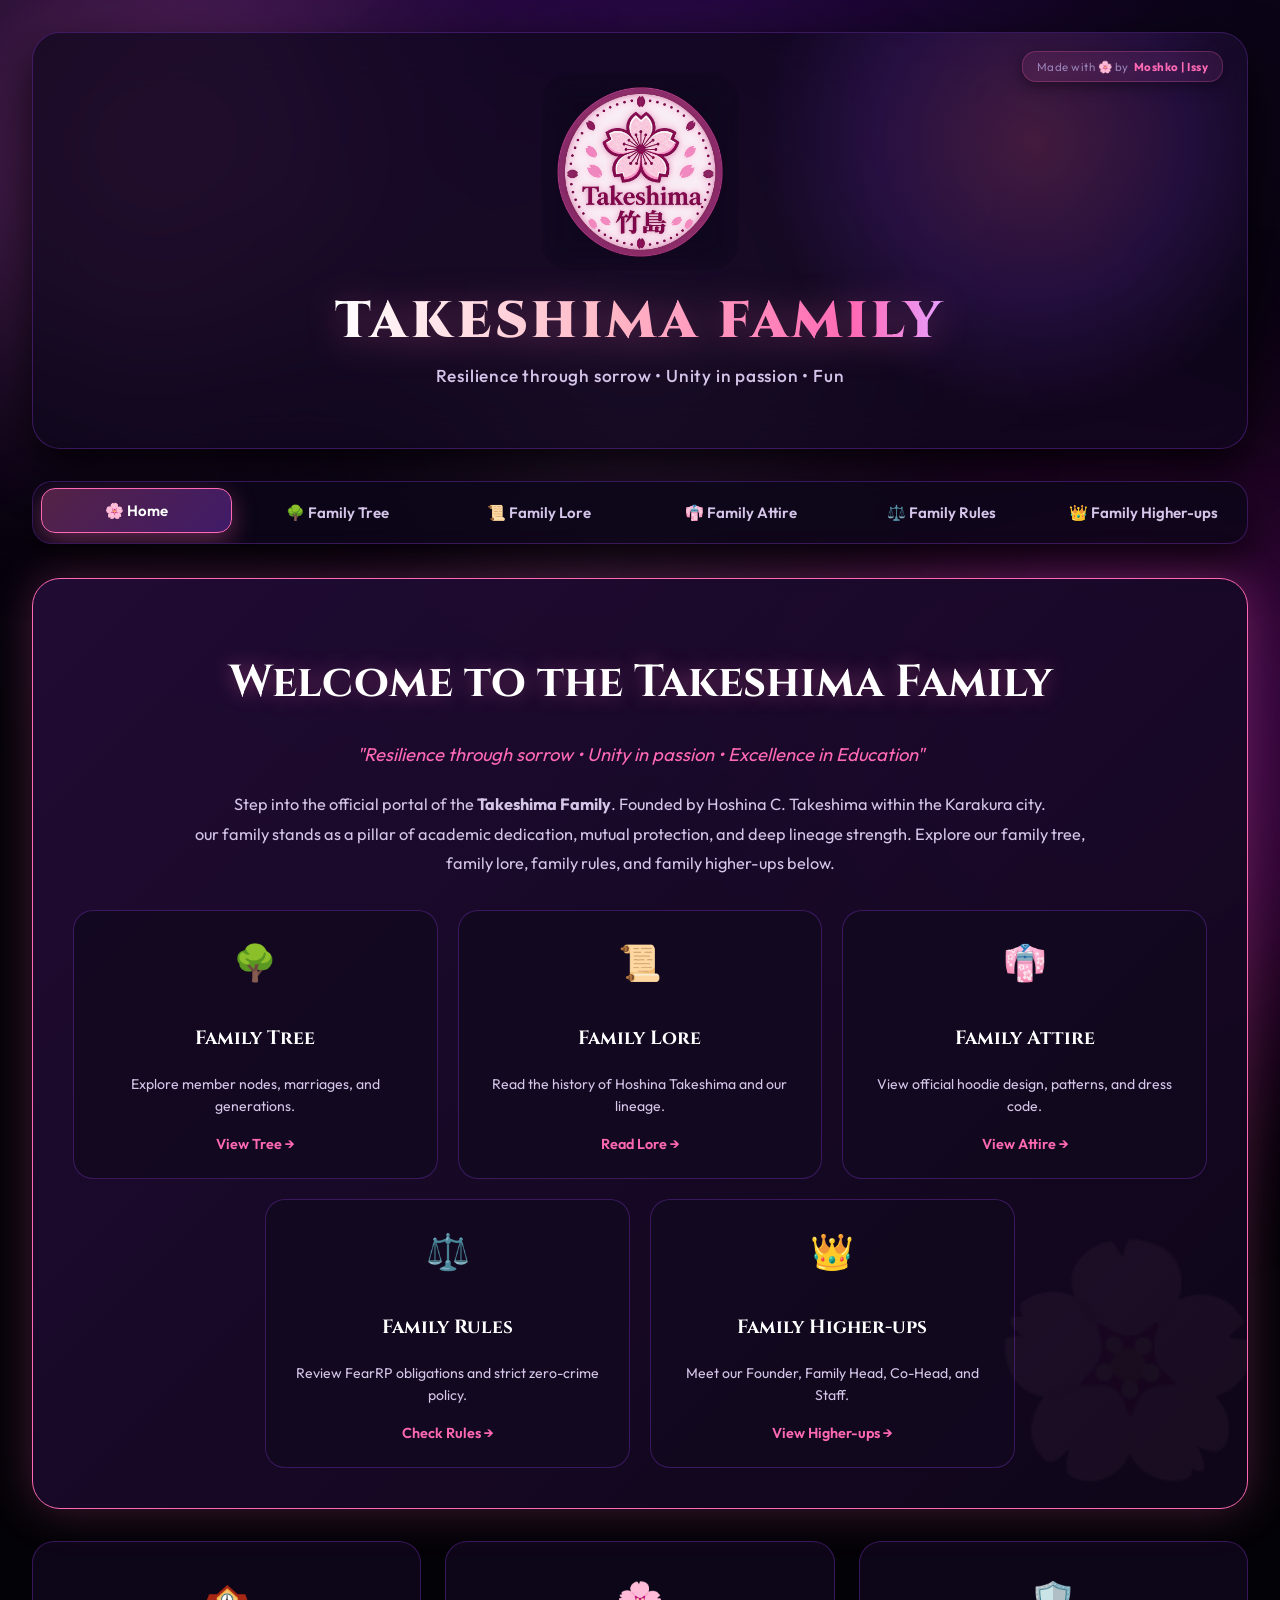
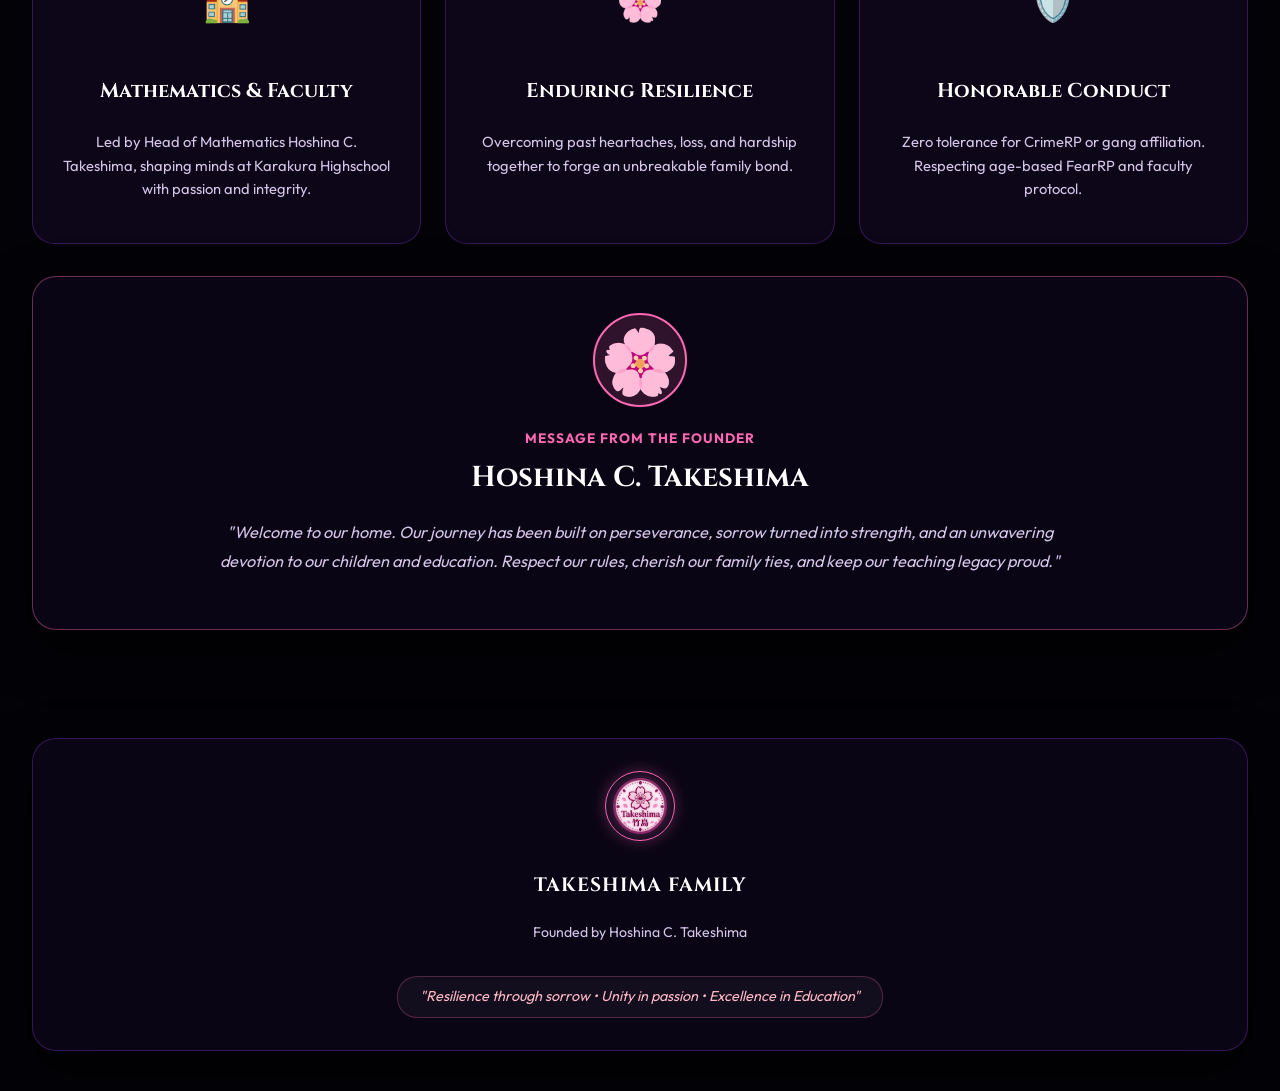
==== commit 4043ae13: "2.0" ====
--- a/index.html
+++ b/index.html
@@ -185,7 +185,7 @@
             <p style="color: var(--text-muted); margin-top:4px;">Live embedded family tree directly from Family Echo</p>
           </div>
           <div style="display:flex; gap:10px; flex-wrap:wrap;">
-            <a href="https://www.familyecho.com/?c=jg47iyadahh5di00&f=391716927242587150" target="_blank"
+            <a href="https://www.familyecho.com/?c=3byycxsda1kxu8z2&f=153939733499693059" target="_blank"
               class="btn-primary" style="text-decoration:none; display:inline-flex; align-items:center; gap:8px;">
               <span>🪾 View on FamilyEcho.com</span>
             </a>
@@ -194,7 +194,7 @@
 
         <!-- Direct Embed of FamilyEcho -->
         <div style="width: 100%; height: 650px; position: relative;">
-          <iframe src="https://www.familyecho.com/?c=jg47iyadahh5di00&f=391716927242587150"
+          <iframe src="https://www.familyecho.com/?c=3byycxsda1kxu8z2&f=153939733499693059"
             style="width: 100%; height: 100%; border: none;" title="Takeshima Family Tree" allowfullscreen>
           </iframe>
         </div>
@@ -388,10 +388,6 @@
             style="flex:1; min-width:140px; padding:12px 18px; border-radius:14px; border:1.5px solid var(--accent-pink); background:linear-gradient(135deg,rgba(255,105,180,0.28),rgba(160,68,255,0.28)); color:#fff; font-family:var(--font-body); font-weight:600; font-size:0.93rem; display:flex; align-items:center; justify-content:center; gap:8px;">
             👘 Takeshima Hoodie
           </button>
-          <button class="attire-sel-btn" onclick="selectAttire('baldthur', this)"
-            style="flex:1; min-width:140px; padding:12px 18px; border-radius:14px; border:1.5px solid var(--glass-border); background:transparent; color:var(--text-muted); font-family:var(--font-body); font-weight:600; font-size:0.93rem; display:flex; align-items:center; justify-content:center; gap:8px;">
-            👕 Baldthur Shirt
-          </button>
         </div>
 
         <!-- ── PANEL: Takeshima Hoodie ── -->
@@ -465,384 +461,311 @@
           </div>
         </div>
 
-        <!-- ── PANEL: Baldthur Shirt ── -->
-        <div id="attire-panel-baldthur" style="display:none;">
-
-
-          <!-- Download Banner -->
-          <div class="attire-download-banner" style="margin-bottom:28px;">
-            <div class="download-banner-left">
-              <div class="download-icon-box">📥</div>
+
+        <!-- Specs -->
+        <div class="attire-info-grid" style="margin-top:28px;">
+          <div class="attire-spec-box">
+            <div class="spec-header"><span class="spec-icon">🎨</span>
+              <h4>Design Details</h4>
+            </div>
+            <ul class="attire-spec-list">
+              <li><strong>Style:</strong> Alex slim-arms skin format.</li>
+              <li><strong>Palette:</strong> Gold, cream, and teal — bold and distinctive.</li>
+              <li><strong>Crest:</strong> Takeshima family identity maintained.</li>
+            </ul>
+          </div>
+          <div class="attire-spec-box">
+            <div class="spec-header"><span class="spec-icon">📜</span>
+              <h4>Wear Rules</h4>
+            </div>
+            <ul class="attire-spec-list">
+              <li><strong>Approved Members Only:</strong> Must be an official Takeshima Family member.</li>
+              <li><strong>Zero Misrepresentation:</strong> Non-members are forbidden from using this skin.</li>
+              <li><strong>File:</strong> pmcskin3d-alex-slim-arms_58</li>
+            </ul>
+          </div>
+        </div>
+      </div>
+
+      <!-- Inline attire selector script -->
+      <script>
+        function selectAttire(id, btn) {
+          ['hoodie', 'baldthur', 'arthur'].forEach(function (k) {
+            var panel = document.getElementById('attire-panel-' + k);
+            if (panel) panel.style.display = k === id ? 'block' : 'none';
+          });
+          document.querySelectorAll('.attire-sel-btn').forEach(function (b) {
+            var isActive = b === btn;
+            b.style.background = isActive ? 'linear-gradient(135deg,rgba(255,105,180,0.28),rgba(160,68,255,0.28))' : 'transparent';
+            b.style.borderColor = isActive ? 'var(--accent-pink)' : 'var(--glass-border)';
+            b.style.color = isActive ? '#fff' : 'var(--text-muted)';
+          });
+        }
+      </script>
+  </div>
+  </section>
+
+
+  <!-- ================= TAB 5: FAMILY RULES CODEX ================= -->
+  <section id="tab-rules" class="tab-content">
+    <div class="glass-card">
+      <div class="section-header">
+        <h2 class="section-title"><span class="icon">⚖️</span> Takeshima Family Rules</h2>
+      </div>
+
+      <div class="rules-grid">
+
+        <!-- FearRP Rules Box -->
+        <div class="rule-box">
+          <div class="rule-header">
+            <span class="rule-badge badge-fear">FearRP Policy</span>
+            <h3 style="color:#fff; font-size: 1.3rem; font-family: var(--font-header);">FearRP &amp; Discipline Rules
+            </h3>
+          </div>
+          <div id="fear-rules-list">
+            <div class="rule-item">
+              <h4 style="color:#fff; font-size:1.05rem; margin-bottom:4px;">Age-Based FearRP Hierarchy</h4>
+              <p style="color: var(--text-muted); font-size:0.92rem;">All members within a branch MUST FearRP those
+                who
+                are older when they get in trouble. For example, if your character is in the age group of 13-15, you
+                MUST FearRP anyone above your age group.</p>
+            </div>
+            <div class="rule-item">
+              <h4 style="color:#fff; font-size:1.05rem; margin-bottom:4px;">Adults &amp; ItemRP Punishments</h4>
+              <p style="color: var(--text-muted); font-size:0.92rem;">All members MUST FearRP Adults and official
+                punishments. All punishments such as grounding, privileges revoked, or taking a phone MUST be
+                conducted
+                through ItemRP.</p>
+            </div>
+            <div class="rule-item">
+              <h4 style="color:#fff; font-size:1.05rem; margin-bottom:4px;">Detention Consequences</h4>
+              <p style="color: var(--text-muted); font-size:0.92rem;">All children MUST FearRP any Adults who find out
+                they received a school detention at Karakura Highschool.</p>
+            </div>
+            <div class="rule-item">
+              <h4 style="color:#fff; font-size:1.05rem; margin-bottom:4px;">ICLY Group Chat Protocol</h4>
+              <p style="color: var(--text-muted); font-size:0.92rem;">FearRP rules apply strictly on the ICLY family
+                group chat. Respectful tone, compliance, and fear of consequences must be shown in text chats when an
+                adult intervenes.</p>
+            </div>
+          </div>
+        </div>
+
+        <!-- CrimeRP Zero Tolerance Box -->
+        <div class="rule-box severe">
+          <div class="rule-header">
+            <span class="rule-badge badge-crime">Strict Zero Tolerance</span>
+            <h3 style="color: var(--accent-blossom); font-size: 1.3rem; font-family: var(--font-header);">GangRP &amp;
+              Crime Policies</h3>
+          </div>
+          <p
+            style="font-size: 0.88rem; color: var(--text-muted); margin-bottom: 14px; background: rgba(255, 71, 87, 0.1); padding: 10px; border-radius: 10px;">
+            🚫 <strong>No Crime RP!</strong> Do not involve the family with crime or GangRP ICLY. This is NOT a crime
+            family! Zero gang affiliation permitted for faculty.
+          </p>
+          <div id="crime-rules-list">
+            <div class="rule-item">
+              <h4 style="color:#fff; font-size:1.05rem; margin-bottom:4px;">Zero Faculty Gang Affiliation</h4>
+              <p style="color: var(--text-muted); font-size:0.92rem;">Do NOT involve any Family faculty members,
+                branch
+                heads, teachers, or employees with GangRP or CrimeRP under any circumstances.</p>
+            </div>
+            <div class="rule-item">
+              <h4 style="color:#fff; font-size:1.05rem; margin-bottom:4px;">Argument &amp; De-escalation Protocol</h4>
+              <p style="color: var(--text-muted); font-size:0.92rem;">You may start an ICLY argument with a family
+                member, but once an Adult or Branch Head gets involved, ALL violence MUST stop immediately and prepare
+                to FearRP.</p>
+            </div>
+            <div class="rule-item">
+              <h4 style="color:#fff; font-size:1.05rem; margin-bottom:4px;">Weapon Ban</h4>
+              <p style="color: var(--text-muted); font-size:0.92rem;">Do NOT use deadly weapons on any family members
+                within a general family fight.</p>
+            </div>
+            <div class="rule-item">
+              <h4 style="color:#fff; font-size:1.05rem; margin-bottom:4px;">Do NOT Get Discovered</h4>
+              <p style="color: var(--text-muted); font-size:0.92rem;">You must convince your family members you aren't
+                a
+                thug. Keep any illegal activities completely hidden from the family.</p>
+            </div>
+            <div class="rule-item severe-item">
+              <h4 style="color: var(--accent-blossom); font-weight:700; font-size:1.05rem; margin-bottom:4px;">
+                DISCOVERY
+                PENALTY: Automatic Removal</h4>
+              <p style="color: var(--text-muted); font-size:0.92rem;">IF you do get discovered (the worst case), you
+                MUST FearRP getting discovered. Family Heads will AUTOMATICALLY ICLY remove you from their branch and
+                trigger a complete removal from the Takeshima Family. We are heavily strict on this!</p>
+            </div>
+          </div>
+        </div>
+
+      </div>
+
+    </div>
+  </section>
+
+  <!-- ================= TAB 6: THE FAMILY HIGHER-UPS ================= -->
+  <section id="tab-roster" class="tab-content">
+    <div class="glass-card">
+      <div class="section-header" style="margin-bottom: 24px; text-align: center; justify-content: center;">
+        <div style="text-align: center; width: 100%;">
+          <h2 class="section-title"><span class="icon">👑</span> The Family Higher-ups</h2>
+          <p style="color: var(--text-muted); font-size: 0.9rem; margin-top: 4px; text-align: center;">
+            Official Family Founder, Family Head, Co-Head &amp; Staff leadership.
+          </p>
+        </div>
+      </div>
+
+      <div id="roster-grid-list">
+
+        <!-- Founder -->
+        <div class="roster-category-block">
+          <div class="roster-category-title-bar">
+            <div class="cat-title-left">
+              <span class="cat-icon-lg">👑</span>
               <div>
-                <h3 class="download-banner-title">Download Baldthur Shirt</h3>
-                <p class="download-banner-desc">Click below to download the official skin PNG file.</p>
-              </div>
-            </div>
-            <a href="assets/pmcskin3d-alex-slim-arms_58.png" target="_blank" rel="noopener noreferrer"
-              download="pmcskin3d-alex-slim-arms_58.png" class="btn-primary"
-              style="text-decoration:none; font-size:0.95rem; padding:12px 24px; white-space:nowrap;">
-              <span>📥 Download Attire File</span>
-            </a>
-          </div>
-
-          <!-- Image Cards -->
-          <div class="attire-showcase-grid">
-            <div class="attire-card">
-              <div class="attire-image-frame" style="background:rgba(26,188,156,0.08);">
-                <img src="assets/baldthur_shirt.png" alt="Baldthur Shirt - Front View" class="attire-img">
-                <div class="attire-overlay-badge" style="background:rgba(26,188,156,0.85);">Front View</div>
-              </div>
-              <div class="attire-card-body">
-                <h3 class="attire-card-title">Front View</h3>
-                <p class="attire-card-desc">The Baldthur Shirt featuring a bold gold and cream design with the
-                  signature
-                  Takeshima family style.</p>
-              </div>
-            </div>
-          </div>
-
-          <!-- Specs -->
-          <div class="attire-info-grid" style="margin-top:28px;">
-            <div class="attire-spec-box">
-              <div class="spec-header"><span class="spec-icon">🎨</span>
-                <h4>Design Details</h4>
-              </div>
-              <ul class="attire-spec-list">
-                <li><strong>Style:</strong> Alex slim-arms skin format.</li>
-                <li><strong>Palette:</strong> Gold, cream, and teal — bold and distinctive.</li>
-                <li><strong>Crest:</strong> Takeshima family identity maintained.</li>
-              </ul>
-            </div>
-            <div class="attire-spec-box">
-              <div class="spec-header"><span class="spec-icon">📜</span>
-                <h4>Wear Rules</h4>
-              </div>
-              <ul class="attire-spec-list">
-                <li><strong>Approved Members Only:</strong> Must be an official Takeshima Family member.</li>
-                <li><strong>Zero Misrepresentation:</strong> Non-members are forbidden from using this skin.</li>
-                <li><strong>File:</strong> pmcskin3d-alex-slim-arms_58</li>
-              </ul>
-            </div>
-          </div>
-        </div>
-
-        <!-- Inline attire selector script -->
-        <script>
-          function selectAttire(id, btn) {
-            ['hoodie', 'baldthur', 'arthur'].forEach(function (k) {
-              var panel = document.getElementById('attire-panel-' + k);
-              if (panel) panel.style.display = k === id ? 'block' : 'none';
-            });
-            document.querySelectorAll('.attire-sel-btn').forEach(function (b) {
-              var isActive = b === btn;
-              b.style.background = isActive ? 'linear-gradient(135deg,rgba(255,105,180,0.28),rgba(160,68,255,0.28))' : 'transparent';
-              b.style.borderColor = isActive ? 'var(--accent-pink)' : 'var(--glass-border)';
-              b.style.color = isActive ? '#fff' : 'var(--text-muted)';
-            });
-          }
-        </script>
-      </div>
-    </section>
-
-
-    <!-- ================= TAB 5: FAMILY RULES CODEX ================= -->
-    <section id="tab-rules" class="tab-content">
-      <div class="glass-card">
-        <div class="section-header">
-          <h2 class="section-title"><span class="icon">⚖️</span> Takeshima Family Rules</h2>
-        </div>
-
-        <div class="rules-grid">
-
-          <!-- FearRP Rules Box -->
-          <div class="rule-box">
-            <div class="rule-header">
-              <span class="rule-badge badge-fear">FearRP Policy</span>
-              <h3 style="color:#fff; font-size: 1.3rem; font-family: var(--font-header);">FearRP &amp; Discipline Rules
-              </h3>
-            </div>
-            <div id="fear-rules-list">
-              <div class="rule-item">
-                <h4 style="color:#fff; font-size:1.05rem; margin-bottom:4px;">Age-Based FearRP Hierarchy</h4>
-                <p style="color: var(--text-muted); font-size:0.92rem;">All members within a branch MUST FearRP those
-                  who
-                  are older when they get in trouble. For example, if your character is in the age group of 13-15, you
-                  MUST FearRP anyone above your age group.</p>
-              </div>
-              <div class="rule-item">
-                <h4 style="color:#fff; font-size:1.05rem; margin-bottom:4px;">Adults &amp; ItemRP Punishments</h4>
-                <p style="color: var(--text-muted); font-size:0.92rem;">All members MUST FearRP Adults and official
-                  punishments. All punishments such as grounding, privileges revoked, or taking a phone MUST be
-                  conducted
-                  through ItemRP.</p>
-              </div>
-              <div class="rule-item">
-                <h4 style="color:#fff; font-size:1.05rem; margin-bottom:4px;">Detention Consequences</h4>
-                <p style="color: var(--text-muted); font-size:0.92rem;">All children MUST FearRP any Adults who find out
-                  they received a school detention at Karakura Highschool.</p>
-              </div>
-              <div class="rule-item">
-                <h4 style="color:#fff; font-size:1.05rem; margin-bottom:4px;">ICLY Group Chat Protocol</h4>
-                <p style="color: var(--text-muted); font-size:0.92rem;">FearRP rules apply strictly on the ICLY family
-                  group chat. Respectful tone, compliance, and fear of consequences must be shown in text chats when an
-                  adult intervenes.</p>
-              </div>
-            </div>
-          </div>
-
-          <!-- CrimeRP Zero Tolerance Box -->
-          <div class="rule-box severe">
-            <div class="rule-header">
-              <span class="rule-badge badge-crime">Strict Zero Tolerance</span>
-              <h3 style="color: var(--accent-blossom); font-size: 1.3rem; font-family: var(--font-header);">GangRP &amp;
-                Crime Policies</h3>
-            </div>
-            <p
-              style="font-size: 0.88rem; color: var(--text-muted); margin-bottom: 14px; background: rgba(255, 71, 87, 0.1); padding: 10px; border-radius: 10px;">
-              🚫 <strong>No Crime RP!</strong> Do not involve the family with crime or GangRP ICLY. This is NOT a crime
-              family! Zero gang affiliation permitted for faculty.
-            </p>
-            <div id="crime-rules-list">
-              <div class="rule-item">
-                <h4 style="color:#fff; font-size:1.05rem; margin-bottom:4px;">Zero Faculty Gang Affiliation</h4>
-                <p style="color: var(--text-muted); font-size:0.92rem;">Do NOT involve any Family faculty members,
-                  branch
-                  heads, teachers, or employees with GangRP or CrimeRP under any circumstances.</p>
-              </div>
-              <div class="rule-item">
-                <h4 style="color:#fff; font-size:1.05rem; margin-bottom:4px;">Argument &amp; De-escalation Protocol</h4>
-                <p style="color: var(--text-muted); font-size:0.92rem;">You may start an ICLY argument with a family
-                  member, but once an Adult or Branch Head gets involved, ALL violence MUST stop immediately and prepare
-                  to FearRP.</p>
-              </div>
-              <div class="rule-item">
-                <h4 style="color:#fff; font-size:1.05rem; margin-bottom:4px;">Weapon Ban</h4>
-                <p style="color: var(--text-muted); font-size:0.92rem;">Do NOT use deadly weapons on any family members
-                  within a general family fight.</p>
-              </div>
-              <div class="rule-item">
-                <h4 style="color:#fff; font-size:1.05rem; margin-bottom:4px;">Do NOT Get Discovered</h4>
-                <p style="color: var(--text-muted); font-size:0.92rem;">You must convince your family members you aren't
-                  a
-                  thug. Keep any illegal activities completely hidden from the family.</p>
-              </div>
-              <div class="rule-item severe-item">
-                <h4 style="color: var(--accent-blossom); font-weight:700; font-size:1.05rem; margin-bottom:4px;">
-                  DISCOVERY
-                  PENALTY: Automatic Removal</h4>
-                <p style="color: var(--text-muted); font-size:0.92rem;">IF you do get discovered (the worst case), you
-                  MUST FearRP getting discovered. Family Heads will AUTOMATICALLY ICLY remove you from their branch and
-                  trigger a complete removal from the Takeshima Family. We are heavily strict on this!</p>
-              </div>
-            </div>
-          </div>
-
-        </div>
-
-      </div>
-    </section>
-
-    <!-- ================= TAB 6: THE FAMILY HIGHER-UPS ================= -->
-    <section id="tab-roster" class="tab-content">
-      <div class="glass-card">
-        <div class="section-header" style="margin-bottom: 24px; text-align: center; justify-content: center;">
-          <div style="text-align: center; width: 100%;">
-            <h2 class="section-title"><span class="icon">👑</span> The Family Higher-ups</h2>
-            <p style="color: var(--text-muted); font-size: 0.9rem; margin-top: 4px; text-align: center;">
-              Official Family Founder, Family Head, Co-Head &amp; Staff leadership.
-            </p>
-          </div>
-        </div>
-
-        <div id="roster-grid-list">
-
-          <!-- Founder -->
-          <div class="roster-category-block">
-            <div class="roster-category-title-bar">
-              <div class="cat-title-left">
-                <span class="cat-icon-lg">🌸</span>
-                <div>
-                  <h3 class="cat-main-title">Founder</h3>
-                  <p class="cat-sub-title">Original Matriarch &amp; Family Creator</p>
+                <h3 class="cat-main-title">Family Head</h3>
+                <p class="cat-sub-title">Original Matriarch &amp; Family Creator</p>
+              </div>
+            </div>
+          </div>
+          <div class="roster-members-stack">
+            <div class="roster-member-card glow-gold">
+              <div class="roster-avatar-frame">🩷</div>
+              <div class="roster-member-details">
+                <div class="roster-top-row">
+                  <div class="name-handle-group">
+                    <h4 class="member-char-name">Hoshina C. Takeshima</h4>
+                    <span class="member-discord-pill"><span class="discord-logo-icon">💬</span> @mariskaeng</span>
+                  </div>
+                  <span class="role-badge-tag badge-founder">@Founder</span>
                 </div>
-              </div>
-            </div>
-            <div class="roster-members-stack">
-              <div class="roster-member-card glow-gold">
-                <div class="roster-avatar-frame">🌸</div>
-                <div class="roster-member-details">
-                  <div class="roster-top-row">
-                    <div class="name-handle-group">
-                      <h4 class="member-char-name">Hoshina C. Takeshima</h4>
-                      <span class="member-discord-pill"><span class="discord-logo-icon">💬</span> @mariskaeng</span>
-                    </div>
-                    <span class="role-badge-tag badge-founder">@Founder</span>
+                <div class="roster-mid-row">
+                  <span class="member-title-tag">💼 Founder of Takeshima</span>
+                  <span class="member-faction-tag">🏫 Takeshima Family</span>
+                  <span class="member-status-tag">✨ Active Founder</span>
+                </div>
+                <p class="member-bio-text">"Founder of the Takeshima Family and Former Head of Department of
+                  Mathematics at Karakura Highschool."</p>
+              </div>
+            </div>
+          </div>
+        </div>
+
+        <!-- Co-Head -->
+        <div class="roster-category-block">
+          <div class="roster-category-title-bar">
+            <div class="cat-title-left">
+              <span class="cat-icon-lg">🎀</span>
+              <div>
+                <h3 class="cat-main-title">Co-Head</h3>
+                <p class="cat-sub-title">Executive Governance &amp; Branch Leadership</p>
+              </div>
+            </div>
+          </div>
+          <div class="roster-members-stack">
+            <div class="roster-member-card glow-purple">
+              <div class="roster-avatar-frame">✨</div>
+              <div class="roster-member-details">
+                <div class="roster-top-row">
+                  <div class="name-handle-group">
+                    <h4 class="member-char-name">Misaki Takeshima</h4>
+                    <span class="member-discord-pill"><span class="discord-logo-icon">💬</span> @corrupteddxys</span>
                   </div>
-                  <div class="roster-mid-row">
-                    <span class="member-title-tag">💼 Founder of Takeshima</span>
-                    <span class="member-faction-tag">🏫 Takeshima Family</span>
-                    <span class="member-status-tag">✨ Active Founder</span>
+                  <span class="role-badge-tag badge-co-head">@Co-Head</span>
+                </div>
+                <div class="roster-mid-row">
+                  <span class="member-title-tag">💼 Executive Co-Head</span>
+                  <span class="member-faction-tag">🏫 Takeshima House Governance</span>
+                  <span class="member-status-tag">✨ Active Co-Head</span>
+                </div>
+                <p class="member-bio-text">"Co-leading family affairs, organizing member ties, and maintaining family
+                  unity."</p>
+              </div>
+            </div>
+          </div>
+        </div>
+
+        <!-- Family Staff -->
+        <div class="roster-category-block">
+          <div class="roster-category-title-bar">
+            <div class="cat-title-left">
+              <span class="cat-icon-lg">🛡️</span>
+              <div>
+                <h3 class="cat-main-title">Family Staff</h3>
+                <p class="cat-sub-title">Support, Administration &amp; Family Operations</p>
+              </div>
+            </div>
+          </div>
+          <div class="roster-members-stack">
+            <div class="roster-member-card glow-purple">
+              <div class="roster-avatar-frame">🌸</div>
+              <div class="roster-member-details">
+                <div class="roster-top-row">
+                  <div class="name-handle-group">
+                    <h4 class="member-char-name">Issy Takeshima</h4>
+                    <span class="member-discord-pill"><span class="discord-logo-icon">💬</span> @shaharmoshko_</span>
                   </div>
-                  <p class="member-bio-text">"Founder of the Takeshima Family and Former Head of Department of
-                    Mathematics at
-                    Karakura Highschool."</p>
+                  <span class="role-badge-tag badge-family-staff">@Family Dev</span>
                 </div>
-              </div>
-            </div>
-          </div>
-
-          <!-- Family Head -->
-          <div class="roster-category-block">
-            <div class="roster-category-title-bar">
-              <div class="cat-title-left">
-                <span class="cat-icon-lg">👑</span>
-                <div>
-                  <h3 class="cat-main-title">Family Head</h3>
-                  <p class="cat-sub-title">Official Head of House &amp; Leadership</p>
+                <div class="roster-mid-row">
+                  <span class="member-title-tag">💼 Takeshima Staff Member</span>
+                  <span class="member-faction-tag">🏫 Takeshima Staff Team</span>
+                  <span class="member-status-tag">✨ Active Staff</span>
                 </div>
-              </div>
-            </div>
-            <div class="roster-members-stack">
-              <div class="roster-member-card glow-pink">
-                <div class="roster-avatar-frame">⚔️</div>
-                <div class="roster-member-details">
-                  <div class="roster-top-row">
-                    <div class="name-handle-group">
-                      <h4 class="member-char-name">Arthur Takeshima</h4>
-                      <span class="member-discord-pill"><span class="discord-logo-icon">💬</span> @hotandhomeless</span>
-                    </div>
-                    <span class="role-badge-tag badge-family-head">@👑 Family Head</span>
+                <p class="member-bio-text">"Leading the Takeshima Family with strength, protection, and strict
+                  adherence to family values."</p>
+              </div>
+            </div>
+            <div class="roster-member-card glow-purple">
+              <div class="roster-avatar-frame">💜</div>
+              <div class="roster-member-details">
+                <div class="roster-top-row">
+                  <div class="name-handle-group">
+                    <h4 class="member-char-name">Ri-Na Takeshima</h4>
+                    <span class="member-discord-pill"><span class="discord-logo-icon">💬</span> @pngpurple</span>
                   </div>
-                  <div class="roster-mid-row">
-                    <span class="member-title-tag">💼 Head of Takeshima House</span>
-                    <span class="member-faction-tag">🏫 Karakura Leadership</span>
-                    <span class="member-status-tag">✨ Active Family Head</span>
-                  </div>
-                  <p class="member-bio-text">"Leading the Takeshima Family with strength, protection, and strict
-                    adherence
-                    to family values."</p>
+                  <span class="role-badge-tag badge-family-staff">@Family Staff</span>
                 </div>
-              </div>
-            </div>
-          </div>
-
-          <!-- Co-Head -->
-          <div class="roster-category-block">
-            <div class="roster-category-title-bar">
-              <div class="cat-title-left">
-                <span class="cat-icon-lg">♔</span>
-                <div>
-                  <h3 class="cat-main-title">Co-Head</h3>
-                  <p class="cat-sub-title">Executive Governance &amp; Branch Leadership</p>
+                <div class="roster-mid-row">
+                  <span class="member-title-tag">💼 Takeshima Staff Member</span>
+                  <span class="member-faction-tag">🏫 Takeshima Staff Team</span>
+                  <span class="member-status-tag">✨ Active Staff</span>
                 </div>
-              </div>
-            </div>
-            <div class="roster-members-stack">
-              <div class="roster-member-card glow-purple">
-                <div class="roster-avatar-frame">✨</div>
-                <div class="roster-member-details">
-                  <div class="roster-top-row">
-                    <div class="name-handle-group">
-                      <h4 class="member-char-name">Misaki Takeshima</h4>
-                      <span class="member-discord-pill"><span class="discord-logo-icon">💬</span> @corrupteddxys</span>
-                    </div>
-                    <span class="role-badge-tag badge-co-head">@♔ [C] Co-Head</span>
-                  </div>
-                  <div class="roster-mid-row">
-                    <span class="member-title-tag">💼 Executive Co-Head</span>
-                    <span class="member-faction-tag">🏫 Takeshima House Governance</span>
-                    <span class="member-status-tag">✨ Active Co-Head</span>
-                  </div>
-                  <p class="member-bio-text">"Co-leading family affairs, organizing member ties, and maintaining family
-                    unity."</p>
-                </div>
-              </div>
-            </div>
-          </div>
-
-          <!-- Family Staff -->
-          <div class="roster-category-block">
-            <div class="roster-category-title-bar">
-              <div class="cat-title-left">
-                <span class="cat-icon-lg">🛡️</span>
-                <div>
-                  <h3 class="cat-main-title">Family Staff</h3>
-                  <p class="cat-sub-title">Support, Administration &amp; Family Operations</p>
-                </div>
-              </div>
-            </div>
-            <div class="roster-members-stack">
-              <div class="roster-member-card glow-purple">
-                <div class="roster-avatar-frame">💜</div>
-                <div class="roster-member-details">
-                  <div class="roster-top-row">
-                    <div class="name-handle-group">
-                      <h4 class="member-char-name">Ri-Na Takeshima</h4>
-                      <span class="member-discord-pill"><span class="discord-logo-icon">💬</span> @pngpurple</span>
-                    </div>
-                    <span class="role-badge-tag badge-family-staff">@Family Staff</span>
-                  </div>
-                  <div class="roster-mid-row">
-                    <span class="member-title-tag">💼 Takeshima Staff Member</span>
-                    <span class="member-faction-tag">🏫 Takeshima Staff Team</span>
-                    <span class="member-status-tag">✨ Active Staff</span>
-                  </div>
-                  <p class="member-bio-text">"Dedicated staff member maintaining family order, supporting leadership,
-                    and
-                    assisting members."</p>
-                </div>
-              </div>
-              <div class="roster-member-card glow-purple">
-                <div class="roster-avatar-frame">🌸</div>
-                <div class="roster-member-details">
-                  <div class="roster-top-row">
-                    <div class="name-handle-group">
-                      <h4 class="member-char-name">Issy Takeshima</h4>
-                      <span class="member-discord-pill"><span class="discord-logo-icon">💬</span> @shaharmoshko_</span>
-                    </div>
-                    <span class="role-badge-tag badge-family-staff">@Family Staff</span>
-                  </div>
-                  <div class="roster-mid-row">
-                    <span class="member-title-tag">💼 Takeshima Staff Member</span>
-                    <span class="member-faction-tag">🏫 Takeshima Staff Team</span>
-                    <span class="member-status-tag">✨ Active Staff</span>
-                  </div>
-                  <p class="member-bio-text">"Dedicated staff member maintaining family order, supporting leadership,
-                    and
-                    assisting members."</p>
-                </div>
-              </div>
-            </div>
-          </div>
-
-        </div>
-
-      </div>
-    </section>
-
-
-    <!-- ================= TAB 6: THE FAMILY HIGHER-UPS ================= -->
-    <!-- Site Footer -->
-    <footer class="site-footer">
-      <div class="footer-content">
-        <div class="footer-brand">
-          <div class="footer-crest">
-            <img src="assets/logo.png" alt="Takeshima Family Logo" class="family-crest-img">
-          </div>
-          <div>
-            <h3>TAKESHIMA FAMILY</h3>
-            <p>Founded by Hoshina C. Takeshima</p>
-          </div>
-        </div>
-        <div class="footer-motto-tag">
-          "Resilience through sorrow • Unity in passion • Excellence in Education"
-        </div>
-      </div>
-    </footer>
-
-    <!-- Scripts -->
-    <script src="data.js"></script>
-    <script src="app.js"></script>
+                <p class="member-bio-text">"Dedicated staff member maintaining family order, supporting leadership,
+                  and assisting members."</p>
+              </div>
+            </div>
+          </div>
+        </div>
+
+      </div>
+
+    </div>
+  </section>
+
+
+  <!-- ================= TAB 6: THE FAMILY HIGHER-UPS ================= -->
+  <!-- Site Footer -->
+  <footer class="site-footer">
+    <div class="footer-content">
+      <div class="footer-brand">
+        <div class="footer-crest">
+          <img src="assets/logo.png" alt="Takeshima Family Logo" class="family-crest-img">
+        </div>
+        <div>
+          <h3>TAKESHIMA FAMILY</h3>
+          <p>Founded by Hoshina C. Takeshima</p>
+        </div>
+      </div>
+      <div class="footer-motto-tag">
+        "Resilience through sorrow • Unity in passion • Excellence in Education"
+      </div>
+    </div>
+  </footer>
+
+  <!-- Scripts -->
+  <script src="data.js"></script>
+  <script src="app.js"></script>
 </body>
 
 </html>
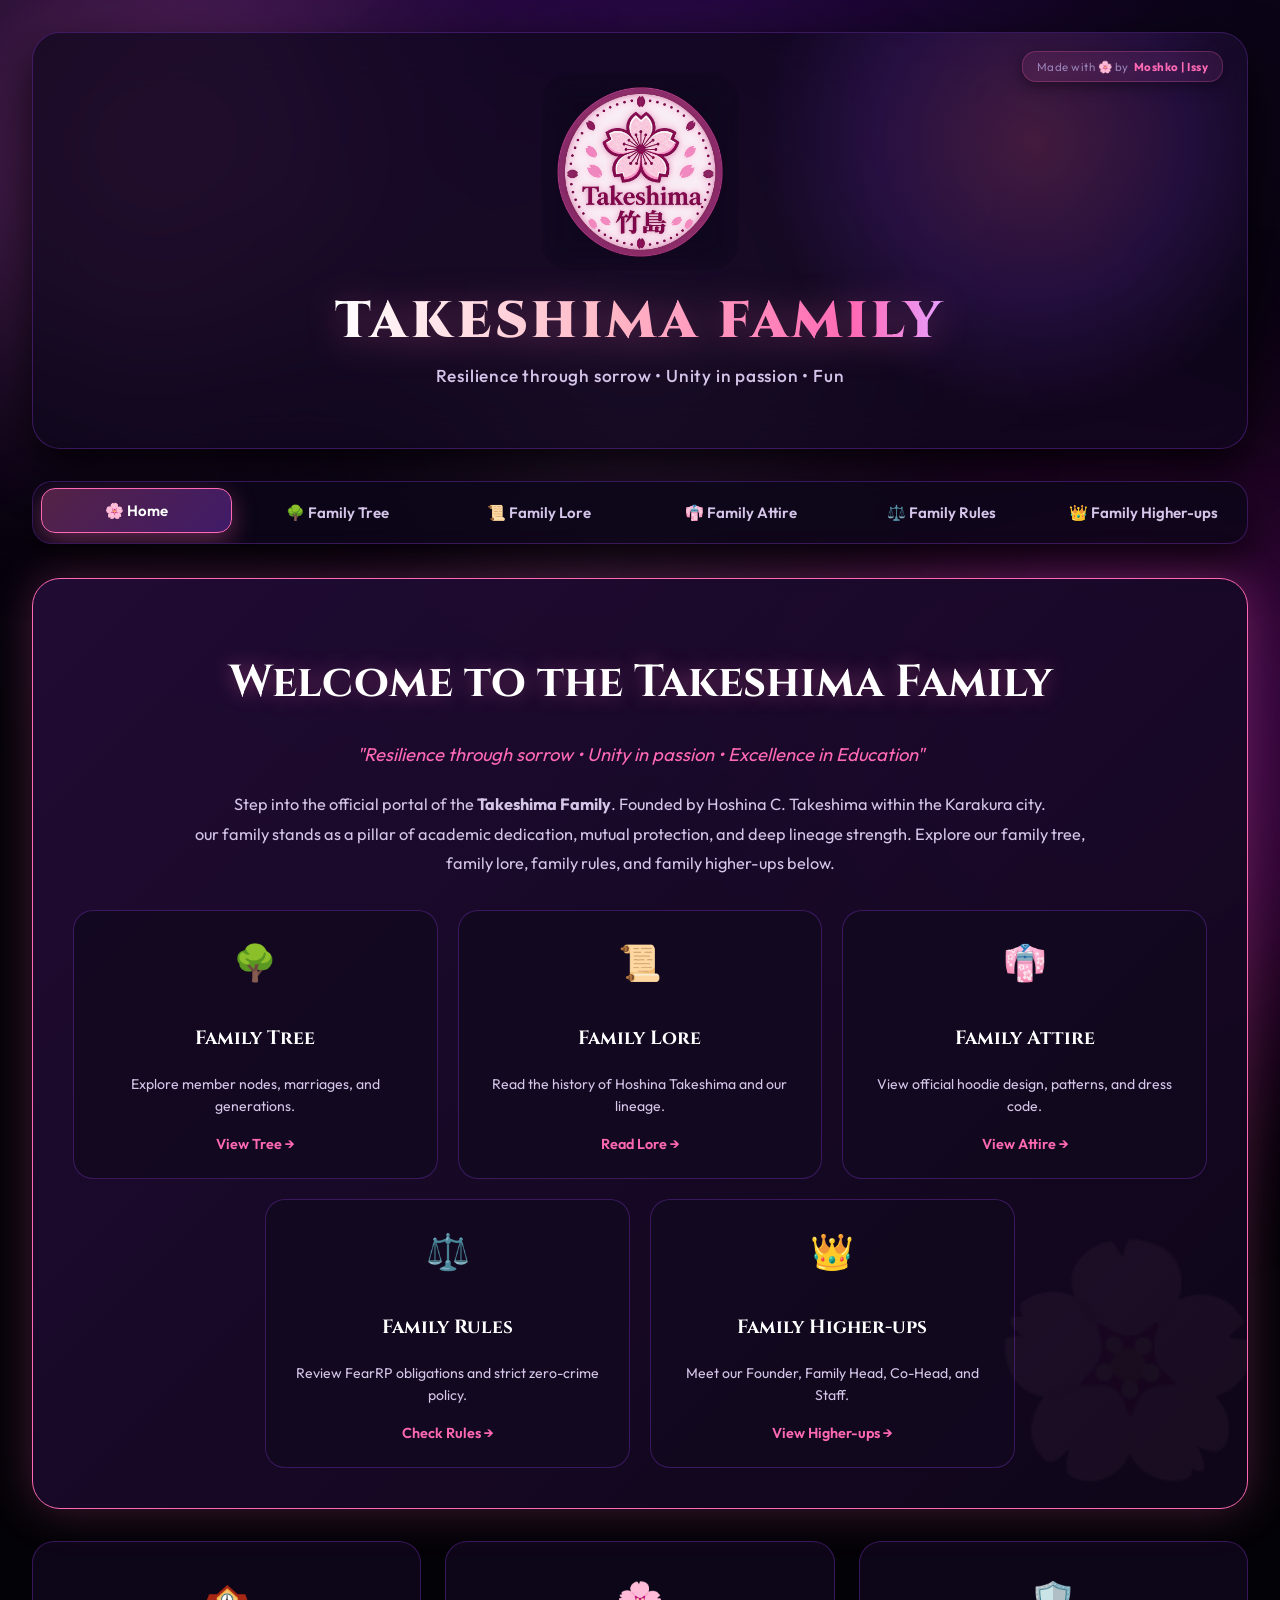
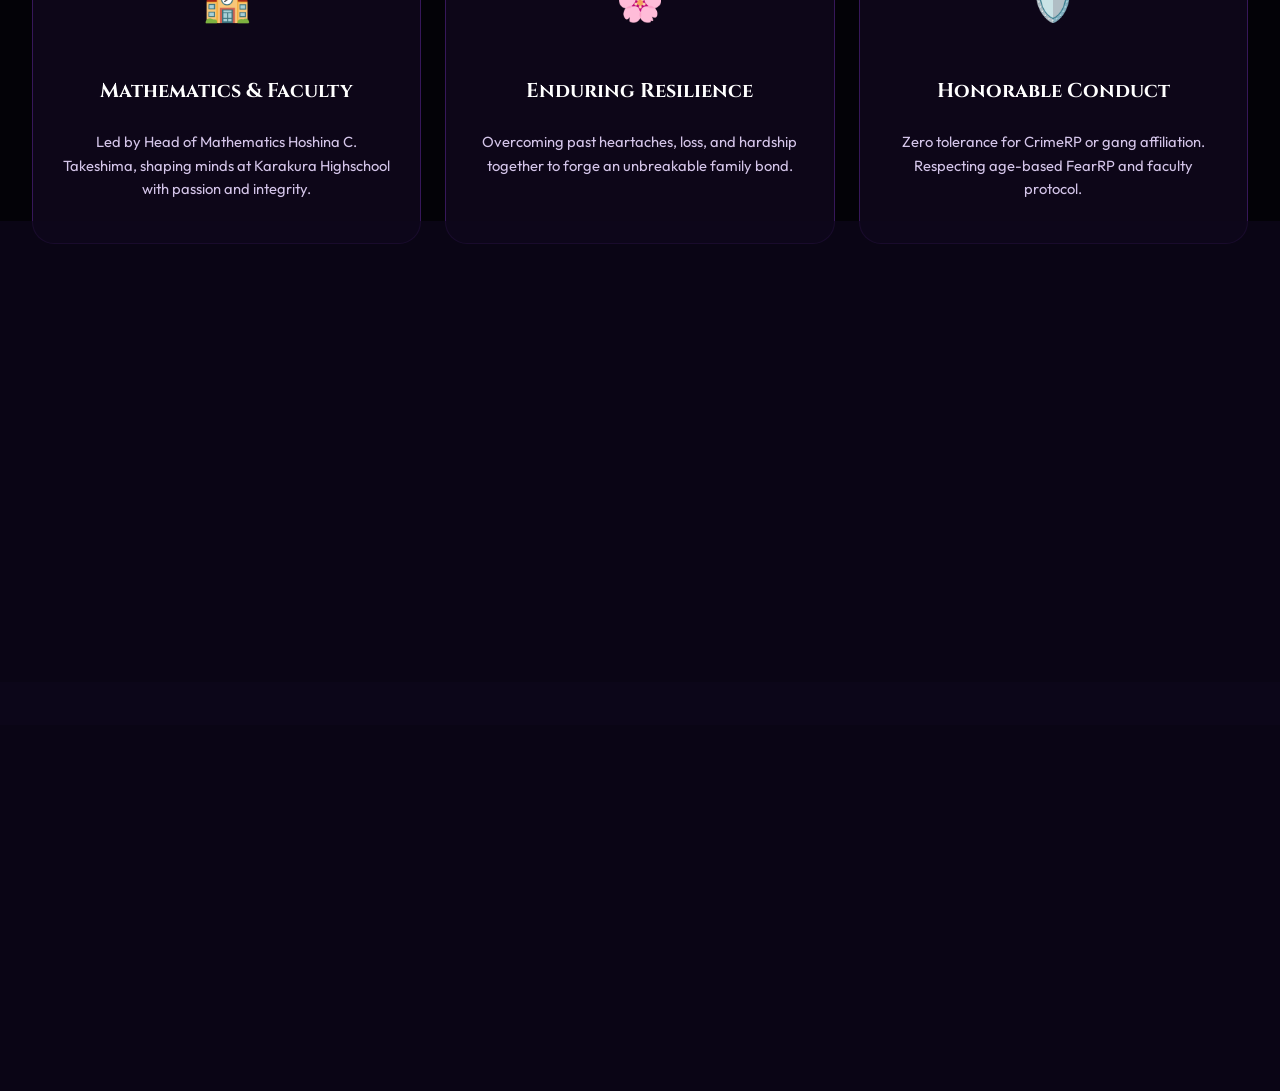
==== commit a636c680: "0" ====
--- a/index.html
+++ b/index.html
@@ -502,218 +502,235 @@
           });
         }
       </script>
-  </div>
-  </section>
-
-
-  <!-- ================= TAB 5: FAMILY RULES CODEX ================= -->
-  <section id="tab-rules" class="tab-content">
-    <div class="glass-card">
-      <div class="section-header">
-        <h2 class="section-title"><span class="icon">⚖️</span> Takeshima Family Rules</h2>
-      </div>
-
-      <div class="rules-grid">
-
-        <!-- FearRP Rules Box -->
-        <div class="rule-box">
-          <div class="rule-header">
-            <span class="rule-badge badge-fear">FearRP Policy</span>
-            <h3 style="color:#fff; font-size: 1.3rem; font-family: var(--font-header);">FearRP &amp; Discipline Rules
-            </h3>
-          </div>
-          <div id="fear-rules-list">
-            <div class="rule-item">
-              <h4 style="color:#fff; font-size:1.05rem; margin-bottom:4px;">Age-Based FearRP Hierarchy</h4>
-              <p style="color: var(--text-muted); font-size:0.92rem;">All members within a branch MUST FearRP those
-                who
-                are older when they get in trouble. For example, if your character is in the age group of 13-15, you
-                MUST FearRP anyone above your age group.</p>
-            </div>
-            <div class="rule-item">
-              <h4 style="color:#fff; font-size:1.05rem; margin-bottom:4px;">Adults &amp; ItemRP Punishments</h4>
-              <p style="color: var(--text-muted); font-size:0.92rem;">All members MUST FearRP Adults and official
-                punishments. All punishments such as grounding, privileges revoked, or taking a phone MUST be
-                conducted
-                through ItemRP.</p>
-            </div>
-            <div class="rule-item">
-              <h4 style="color:#fff; font-size:1.05rem; margin-bottom:4px;">Detention Consequences</h4>
-              <p style="color: var(--text-muted); font-size:0.92rem;">All children MUST FearRP any Adults who find out
-                they received a school detention at Karakura Highschool.</p>
-            </div>
-            <div class="rule-item">
-              <h4 style="color:#fff; font-size:1.05rem; margin-bottom:4px;">ICLY Group Chat Protocol</h4>
-              <p style="color: var(--text-muted); font-size:0.92rem;">FearRP rules apply strictly on the ICLY family
-                group chat. Respectful tone, compliance, and fear of consequences must be shown in text chats when an
-                adult intervenes.</p>
-            </div>
-          </div>
-        </div>
-
-        <!-- CrimeRP Zero Tolerance Box -->
-        <div class="rule-box severe">
-          <div class="rule-header">
-            <span class="rule-badge badge-crime">Strict Zero Tolerance</span>
-            <h3 style="color: var(--accent-blossom); font-size: 1.3rem; font-family: var(--font-header);">GangRP &amp;
-              Crime Policies</h3>
-          </div>
-          <p
-            style="font-size: 0.88rem; color: var(--text-muted); margin-bottom: 14px; background: rgba(255, 71, 87, 0.1); padding: 10px; border-radius: 10px;">
-            🚫 <strong>No Crime RP!</strong> Do not involve the family with crime or GangRP ICLY. This is NOT a crime
-            family! Zero gang affiliation permitted for faculty.
-          </p>
-          <div id="crime-rules-list">
-            <div class="rule-item">
-              <h4 style="color:#fff; font-size:1.05rem; margin-bottom:4px;">Zero Faculty Gang Affiliation</h4>
-              <p style="color: var(--text-muted); font-size:0.92rem;">Do NOT involve any Family faculty members,
-                branch
-                heads, teachers, or employees with GangRP or CrimeRP under any circumstances.</p>
-            </div>
-            <div class="rule-item">
-              <h4 style="color:#fff; font-size:1.05rem; margin-bottom:4px;">Argument &amp; De-escalation Protocol</h4>
-              <p style="color: var(--text-muted); font-size:0.92rem;">You may start an ICLY argument with a family
-                member, but once an Adult or Branch Head gets involved, ALL violence MUST stop immediately and prepare
-                to FearRP.</p>
-            </div>
-            <div class="rule-item">
-              <h4 style="color:#fff; font-size:1.05rem; margin-bottom:4px;">Weapon Ban</h4>
-              <p style="color: var(--text-muted); font-size:0.92rem;">Do NOT use deadly weapons on any family members
-                within a general family fight.</p>
-            </div>
-            <div class="rule-item">
-              <h4 style="color:#fff; font-size:1.05rem; margin-bottom:4px;">Do NOT Get Discovered</h4>
-              <p style="color: var(--text-muted); font-size:0.92rem;">You must convince your family members you aren't
-                a
-                thug. Keep any illegal activities completely hidden from the family.</p>
-            </div>
-            <div class="rule-item severe-item">
-              <h4 style="color: var(--accent-blossom); font-weight:700; font-size:1.05rem; margin-bottom:4px;">
-                DISCOVERY
-                PENALTY: Automatic Removal</h4>
-              <p style="color: var(--text-muted); font-size:0.92rem;">IF you do get discovered (the worst case), you
-                MUST FearRP getting discovered. Family Heads will AUTOMATICALLY ICLY remove you from their branch and
-                trigger a complete removal from the Takeshima Family. We are heavily strict on this!</p>
-            </div>
-          </div>
-        </div>
-
-      </div>
-
-    </div>
-  </section>
-
-  <!-- ================= TAB 6: THE FAMILY HIGHER-UPS ================= -->
-  <section id="tab-roster" class="tab-content">
-    <div class="glass-card">
-      <div class="section-header" style="margin-bottom: 24px; text-align: center; justify-content: center;">
-        <div style="text-align: center; width: 100%;">
-          <h2 class="section-title"><span class="icon">👑</span> The Family Higher-ups</h2>
-          <p style="color: var(--text-muted); font-size: 0.9rem; margin-top: 4px; text-align: center;">
-            Official Family Founder, Family Head, Co-Head &amp; Staff leadership.
-          </p>
-        </div>
-      </div>
-
-      <div id="roster-grid-list">
-
-        <!-- Founder -->
-        <div class="roster-category-block">
-          <div class="roster-category-title-bar">
-            <div class="cat-title-left">
-              <span class="cat-icon-lg">👑</span>
-              <div>
-                <h3 class="cat-main-title">Family Head</h3>
-                <p class="cat-sub-title">Original Matriarch &amp; Family Creator</p>
-              </div>
-            </div>
-          </div>
-          <div class="roster-members-stack">
-            <div class="roster-member-card glow-gold">
-              <div class="roster-avatar-frame">🩷</div>
-              <div class="roster-member-details">
-                <div class="roster-top-row">
-                  <div class="name-handle-group">
-                    <h4 class="member-char-name">Hoshina C. Takeshima</h4>
-                    <span class="member-discord-pill"><span class="discord-logo-icon">💬</span> @mariskaeng</span>
+    </section>
+
+
+    <!-- ================= TAB 5: FAMILY RULES CODEX ================= -->
+    <section id="tab-rules" class="tab-content">
+      <div class="glass-card">
+        <div class="section-header">
+          <h2 class="section-title"><span class="icon">⚖️</span> Takeshima Family Rules</h2>
+        </div>
+
+        <div class="rules-grid">
+
+          <!-- FearRP Rules Box -->
+          <div class="rule-box">
+            <div class="rule-header">
+              <span class="rule-badge badge-fear">FearRP Policy</span>
+              <h3 style="color:#fff; font-size: 1.3rem; font-family: var(--font-header);">FearRP &amp; Discipline Rules
+              </h3>
+            </div>
+            <div id="fear-rules-list">
+              <div class="rule-item">
+                <h4 style="color:#fff; font-size:1.05rem; margin-bottom:4px;">Age-Based FearRP Hierarchy</h4>
+                <p style="color: var(--text-muted); font-size:0.92rem;">All members within a branch MUST FearRP those
+                  who
+                  are older when they get in trouble. For example, if your character is in the age group of 13-15, you
+                  MUST FearRP anyone above your age group.</p>
+              </div>
+              <div class="rule-item">
+                <h4 style="color:#fff; font-size:1.05rem; margin-bottom:4px;">Adults &amp; ItemRP Punishments</h4>
+                <p style="color: var(--text-muted); font-size:0.92rem;">All members MUST FearRP Adults and official
+                  punishments. All punishments such as grounding, privileges revoked, or taking a phone MUST be
+                  conducted
+                  through ItemRP.</p>
+              </div>
+              <div class="rule-item">
+                <h4 style="color:#fff; font-size:1.05rem; margin-bottom:4px;">Detention Consequences</h4>
+                <p style="color: var(--text-muted); font-size:0.92rem;">All children MUST FearRP any Adults who find out
+                  they received a school detention at Karakura Highschool.</p>
+              </div>
+              <div class="rule-item">
+                <h4 style="color:#fff; font-size:1.05rem; margin-bottom:4px;">ICLY Group Chat Protocol</h4>
+                <p style="color: var(--text-muted); font-size:0.92rem;">FearRP rules apply strictly on the ICLY family
+                  group chat. Respectful tone, compliance, and fear of consequences must be shown in text chats when an
+                  adult intervenes.</p>
+              </div>
+            </div>
+          </div>
+
+          <!-- CrimeRP Zero Tolerance Box -->
+          <div class="rule-box severe">
+            <div class="rule-header">
+              <span class="rule-badge badge-crime">Strict Zero Tolerance</span>
+              <h3 style="color: var(--accent-blossom); font-size: 1.3rem; font-family: var(--font-header);">GangRP &amp;
+                Crime Policies</h3>
+            </div>
+            <p
+              style="font-size: 0.88rem; color: var(--text-muted); margin-bottom: 14px; background: rgba(255, 71, 87, 0.1); padding: 10px; border-radius: 10px;">
+              🚫 <strong>No Crime RP!</strong> Do not involve the family with crime or GangRP ICLY. This is NOT a crime
+              family! Zero gang affiliation permitted for faculty.
+            </p>
+            <div id="crime-rules-list">
+              <div class="rule-item">
+                <h4 style="color:#fff; font-size:1.05rem; margin-bottom:4px;">Zero Faculty Gang Affiliation</h4>
+                <p style="color: var(--text-muted); font-size:0.92rem;">Do NOT involve any Family faculty members,
+                  branch
+                  heads, teachers, or employees with GangRP or CrimeRP under any circumstances.</p>
+              </div>
+              <div class="rule-item">
+                <h4 style="color:#fff; font-size:1.05rem; margin-bottom:4px;">Argument &amp; De-escalation Protocol</h4>
+                <p style="color: var(--text-muted); font-size:0.92rem;">You may start an ICLY argument with a family
+                  member, but once an Adult or Branch Head gets involved, ALL violence MUST stop immediately and prepare
+                  to FearRP.</p>
+              </div>
+              <div class="rule-item">
+                <h4 style="color:#fff; font-size:1.05rem; margin-bottom:4px;">Weapon Ban</h4>
+                <p style="color: var(--text-muted); font-size:0.92rem;">Do NOT use deadly weapons on any family members
+                  within a general family fight.</p>
+              </div>
+              <div class="rule-item">
+                <h4 style="color:#fff; font-size:1.05rem; margin-bottom:4px;">Do NOT Get Discovered</h4>
+                <p style="color: var(--text-muted); font-size:0.92rem;">You must convince your family members you aren't
+                  a
+                  thug. Keep any illegal activities completely hidden from the family.</p>
+              </div>
+              <div class="rule-item severe-item">
+                <h4 style="color: var(--accent-blossom); font-weight:700; font-size:1.05rem; margin-bottom:4px;">
+                  DISCOVERY
+                  PENALTY: Automatic Removal</h4>
+                <p style="color: var(--text-muted); font-size:0.92rem;">IF you do get discovered (the worst case), you
+                  MUST FearRP getting discovered. Family Heads will AUTOMATICALLY ICLY remove you from their branch and
+                  trigger a complete removal from the Takeshima Family. We are heavily strict on this!</p>
+              </div>
+            </div>
+          </div>
+
+        </div>
+
+      </div>
+    </section>
+
+    <!-- ================= TAB 6: THE FAMILY HIGHER-UPS ================= -->
+    <section id="tab-roster" class="tab-content">
+      <div class="glass-card">
+        <div class="section-header" style="margin-bottom: 24px; text-align: center; justify-content: center;">
+          <div style="text-align: center; width: 100%;">
+            <h2 class="section-title"><span class="icon">👑</span> The Family Higher-ups</h2>
+            <p style="color: var(--text-muted); font-size: 0.9rem; margin-top: 4px; text-align: center;">
+              Official Family Founder, Family Head, Co-Head &amp; Staff leadership.
+            </p>
+          </div>
+        </div>
+
+        <div id="roster-grid-list">
+
+          <!-- Founder -->
+          <div class="roster-category-block">
+            <div class="roster-category-title-bar">
+              <div class="cat-title-left">
+                <span class="cat-icon-lg">👑</span>
+                <div>
+                  <h3 class="cat-main-title">Family Head</h3>
+                  <p class="cat-sub-title">Original Matriarch &amp; Family Creator</p>
+                </div>
+              </div>
+            </div>
+            <div class="roster-members-stack">
+              <div class="roster-member-card glow-gold">
+                <div class="roster-avatar-frame">🩷</div>
+                <div class="roster-member-details">
+                  <div class="roster-top-row">
+                    <div class="name-handle-group">
+                      <h4 class="member-char-name">Hoshina C. Takeshima</h4>
+                      <span class="member-discord-pill"><span class="discord-logo-icon">💬</span> @mariskaeng</span>
+                    </div>
+                    <span class="role-badge-tag badge-founder">@Founder</span>
                   </div>
-                  <span class="role-badge-tag badge-founder">@Founder</span>
-                </div>
-                <div class="roster-mid-row">
-                  <span class="member-title-tag">💼 Founder of Takeshima</span>
-                  <span class="member-faction-tag">🏫 Takeshima Family</span>
-                  <span class="member-status-tag">✨ Active Founder</span>
-                </div>
-                <p class="member-bio-text">"Founder of the Takeshima Family and Former Head of Department of
-                  Mathematics at Karakura Highschool."</p>
-              </div>
-            </div>
-          </div>
-        </div>
-
-        <!-- Co-Head -->
-        <div class="roster-category-block">
-          <div class="roster-category-title-bar">
-            <div class="cat-title-left">
-              <span class="cat-icon-lg">🎀</span>
-              <div>
-                <h3 class="cat-main-title">Co-Head</h3>
-                <p class="cat-sub-title">Executive Governance &amp; Branch Leadership</p>
-              </div>
-            </div>
-          </div>
-          <div class="roster-members-stack">
-            <div class="roster-member-card glow-purple">
-              <div class="roster-avatar-frame">✨</div>
-              <div class="roster-member-details">
-                <div class="roster-top-row">
-                  <div class="name-handle-group">
-                    <h4 class="member-char-name">Misaki Takeshima</h4>
-                    <span class="member-discord-pill"><span class="discord-logo-icon">💬</span> @corrupteddxys</span>
+                  <div class="roster-mid-row">
+                    <span class="member-title-tag">💼 Founder of Takeshima</span>
+                    <span class="member-faction-tag">🏫 Takeshima Family</span>
+                    <span class="member-status-tag">✨ Active Founder</span>
                   </div>
-                  <span class="role-badge-tag badge-co-head">@Co-Head</span>
-                </div>
-                <div class="roster-mid-row">
-                  <span class="member-title-tag">💼 Executive Co-Head</span>
-                  <span class="member-faction-tag">🏫 Takeshima House Governance</span>
-                  <span class="member-status-tag">✨ Active Co-Head</span>
-                </div>
-                <p class="member-bio-text">"Co-leading family affairs, organizing member ties, and maintaining family
-                  unity."</p>
-              </div>
-            </div>
-          </div>
-        </div>
-
-        <!-- Family Staff -->
-        <div class="roster-category-block">
-          <div class="roster-category-title-bar">
-            <div class="cat-title-left">
-              <span class="cat-icon-lg">🛡️</span>
-              <div>
-                <h3 class="cat-main-title">Family Staff</h3>
-                <p class="cat-sub-title">Support, Administration &amp; Family Operations</p>
-              </div>
-            </div>
-          </div>
-          <div class="roster-members-stack">
-            <div class="roster-member-card glow-purple">
-              <div class="roster-avatar-frame">🌸</div>
-              <div class="roster-member-details">
-                <div class="roster-top-row">
-                  <div class="name-handle-group">
-                    <h4 class="member-char-name">Issy Takeshima</h4>
-                    <span class="member-discord-pill"><span class="discord-logo-icon">💬</span> @shaharmoshko_</span>
+                  <p class="member-bio-text">"Founder of the Takeshima Family and Former Head of Department of
+                    Mathematics at Karakura Highschool."</p>
+                </div>
+              </div>
+            </div>
+          </div>
+
+          <!-- Co-Head -->
+          <div class="roster-category-block">
+            <div class="roster-category-title-bar">
+              <div class="cat-title-left">
+                <span class="cat-icon-lg">🎀</span>
+                <div>
+                  <h3 class="cat-main-title">Co-Head</h3>
+                  <p class="cat-sub-title">Executive Governance &amp; Branch Leadership</p>
+                </div>
+              </div>
+            </div>
+            <div class="roster-members-stack">
+              <div class="roster-member-card glow-purple">
+                <div class="roster-avatar-frame">✨</div>
+                <div class="roster-member-details">
+                  <div class="roster-top-row">
+                    <div class="name-handle-group">
+                      <h4 class="member-char-name">Misaki Takeshima</h4>
+                      <span class="member-discord-pill"><span class="discord-logo-icon">💬</span> @corrupteddxys</span>
+                    </div>
+                    <span class="role-badge-tag badge-co-head">@Co-Head</span>
                   </div>
-                  <span class="role-badge-tag badge-family-staff">@Family Dev</span>
-                </div>
-                <div class="roster-mid-row">
-                  <span class="member-title-tag">💼 Takeshima Staff Member</span>
-                  <span class="member-faction-tag">🏫 Takeshima Staff Team</span>
-                  <span class="member-status-tag">✨ Active Staff</span>
-                </div>
-                <p class="member-bio-text">"Leading the Takeshima Family with strength, protection, and strict
-                  adherence to family values."</p>
+                  <div class="roster-mid-row">
+                    <span class="member-title-tag">💼 Executive Co-Head</span>
+                    <span class="member-faction-tag">🏫 Takeshima House Governance</span>
+                    <span class="member-status-tag">✨ Active Co-Head</span>
+                  </div>
+                  <p class="member-bio-text">"Co-leading family affairs, organizing member ties, and maintaining family
+                    unity."</p>
+                </div>
+              </div>
+            </div>
+          </div>
+
+          <!-- Head Of Staff -->
+          <div class="roster-category-block">
+            <div class="roster-category-title-bar">
+              <div class="cat-title-left">
+                <span class="cat-icon-lg">🪭</span>
+                <div>
+                  <h3 class="cat-main-title">Head Of Family Staff</h3>
+                  <p class="cat-sub-title">Managing the Staff, the server &amp; Branch Leadership</p>
+                </div>
+              </div>
+            </div>
+            <div class="roster-members-stack">
+              <div class="roster-member-card glow-crimson">
+                <div class="roster-avatar-frame">🌸</div>
+                <div class="roster-member-details">
+                  <div class="roster-top-row">
+                    <div class="name-handle-group">
+                      <h4 class="member-char-name">Issy Takeshima</h4>
+                      <span class="member-discord-pill"><span class="discord-logo-icon">💬</span> @shaharmoshko_</span>
+                    </div>
+                    <div style="display:flex; flex-direction:row; gap:8px; flex-wrap:wrap; justify-content:center;">
+                      <span class="role-badge-tag badge-family-staff">@Family Dev</span>
+                      <span class="role-badge-tag badge-head-of-staff">@Head of Staff</span>
+                    </div>
+                  </div>
+                  <div class="roster-mid-row">
+                    <span class="member-title-tag">💼 Takeshima Staff Member</span>
+                    <span class="member-faction-tag">🏫 Takeshima Staff Managment</span>
+                    <span class="member-status-tag">✨ Active Head Of Staff</span>
+                  </div>
+                  <p class="member-bio-text">"Leading and promoting the Takeshima Family with strength, protection, and
+                    strict
+                    adherence to family values."</p>
+                </div>
+              </div>
+            </div>
+          </div>
+
+          <!-- Family Staff -->
+          <div class="roster-category-block">
+            <div class="roster-category-title-bar">
+              <div class="cat-title-left">
+                <span class="cat-icon-lg">🛡️</span>
+                <div>
+                  <h3 class="cat-main-title">Family Staff</h3>
+                  <p class="cat-sub-title">Support, Administration &amp; Family Operations</p>
+                </div>
               </div>
             </div>
             <div class="roster-member-card glow-purple">
@@ -740,9 +757,9 @@
 
       </div>
 
-    </div>
+  </div>
   </section>
-
+  </div>
 
   <!-- ================= TAB 6: THE FAMILY HIGHER-UPS ================= -->
   <!-- Site Footer -->
--- a/styles.css
+++ b/styles.css
@@ -1572,6 +1572,17 @@
   box-shadow: 0 0 50px rgba(186, 85, 211, 0.3);
 }
 
+.roster-member-card.glow-crimson {
+  border-color: rgba(124, 24, 79, 0.6);
+  box-shadow: 0 0 35px rgba(124, 24, 79, 0.2);
+  background: linear-gradient(135deg, rgba(30, 8, 20, 0.97), rgba(16, 6, 14, 0.99));
+}
+
+.roster-member-card.glow-crimson:hover {
+  border-color: #7c184f;
+  box-shadow: 0 0 55px rgba(124, 24, 79, 0.4);
+}
+
 .roster-avatar-frame {
   width: 76px;
   height: 76px;
@@ -1597,6 +1608,12 @@
   border-color: #da70d6;
   background: rgba(186, 85, 211, 0.15);
   box-shadow: 0 0 20px rgba(186, 85, 211, 0.3);
+}
+
+.roster-member-card.glow-crimson .roster-avatar-frame {
+  border-color: #7c184f;
+  background: rgba(124, 24, 79, 0.2);
+  box-shadow: 0 0 20px rgba(124, 24, 79, 0.4);
 }
 
 .roster-member-details {
@@ -1692,6 +1709,13 @@
   color: #c77dff;
   border: 1.5px solid #c77dff;
   box-shadow: 0 0 15px rgba(138, 43, 226, 0.25);
+}
+
+.badge-head-of-staff {
+  background: rgba(124, 24, 79, 0.2);
+  color: #c2366e;
+  border: 1.5px solid #7c184f;
+  box-shadow: 0 0 15px rgba(124, 24, 79, 0.4);
 }
 
 .roster-mid-row {
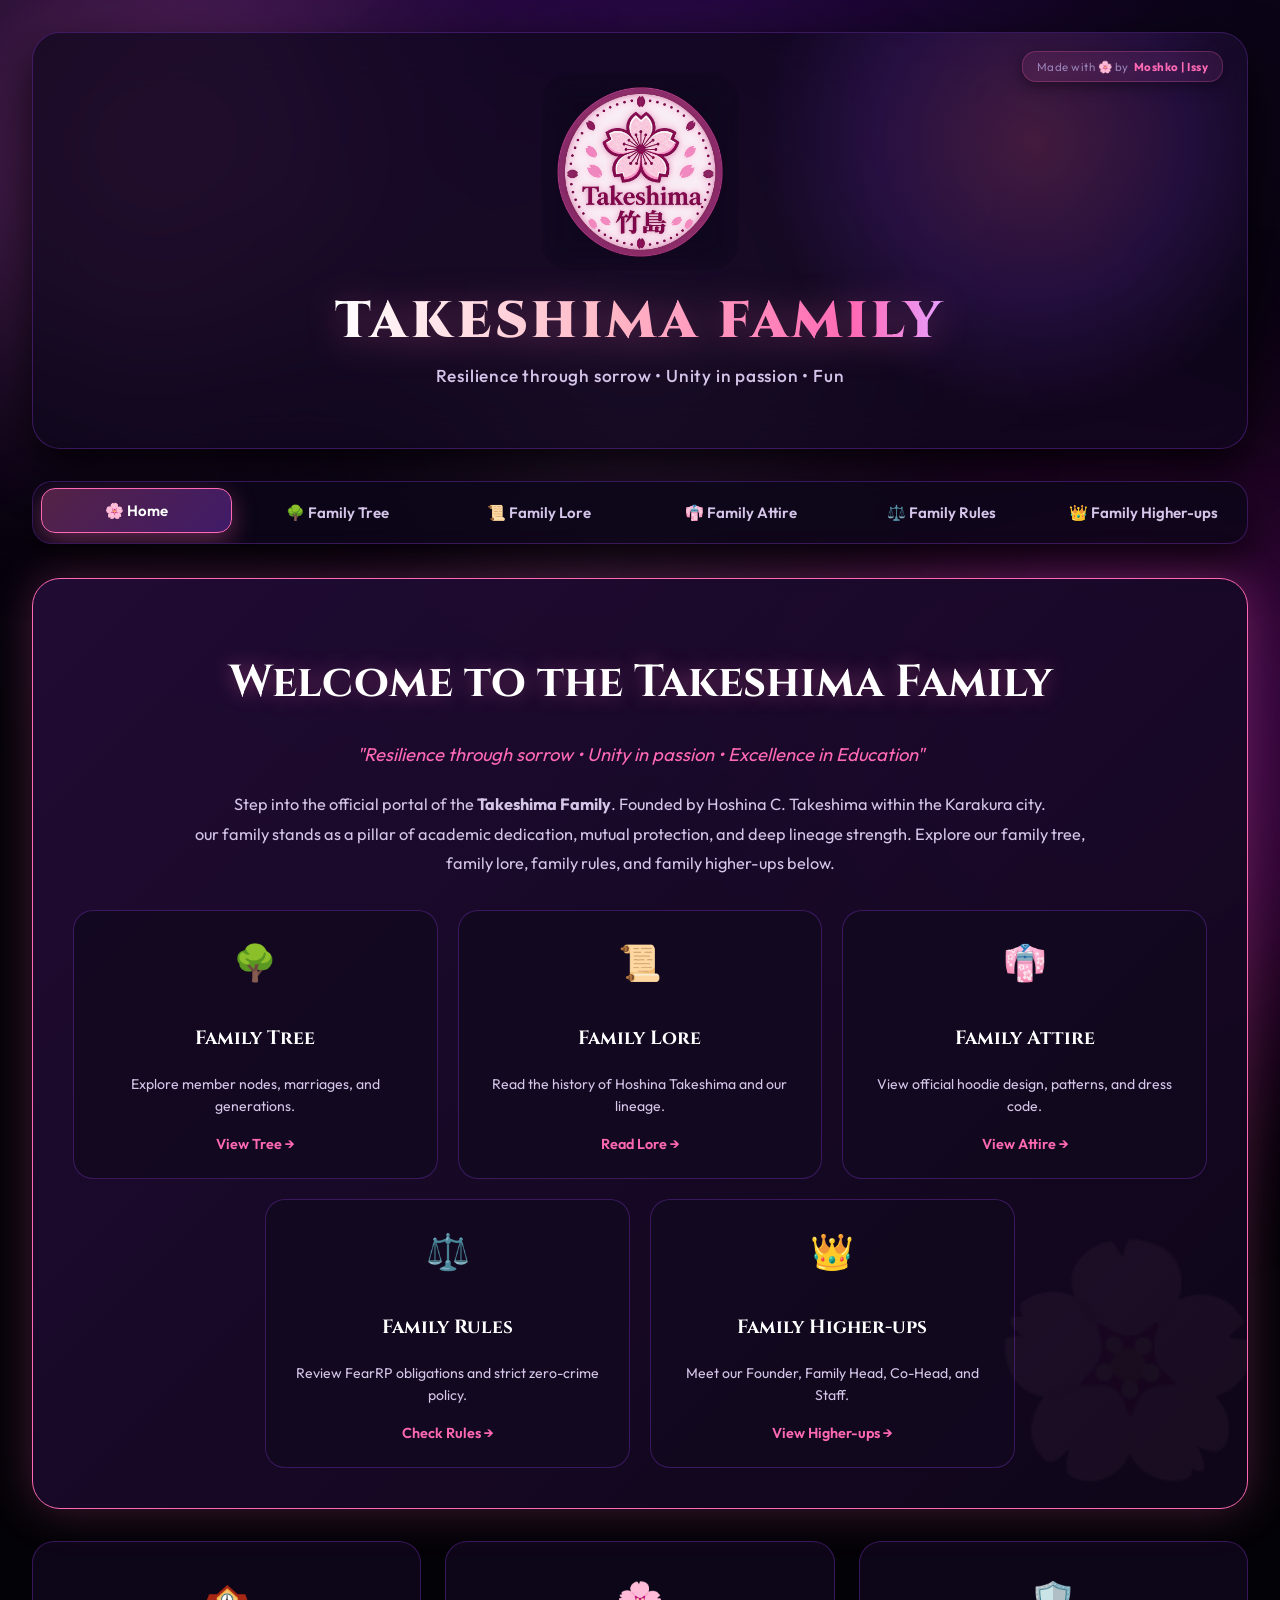
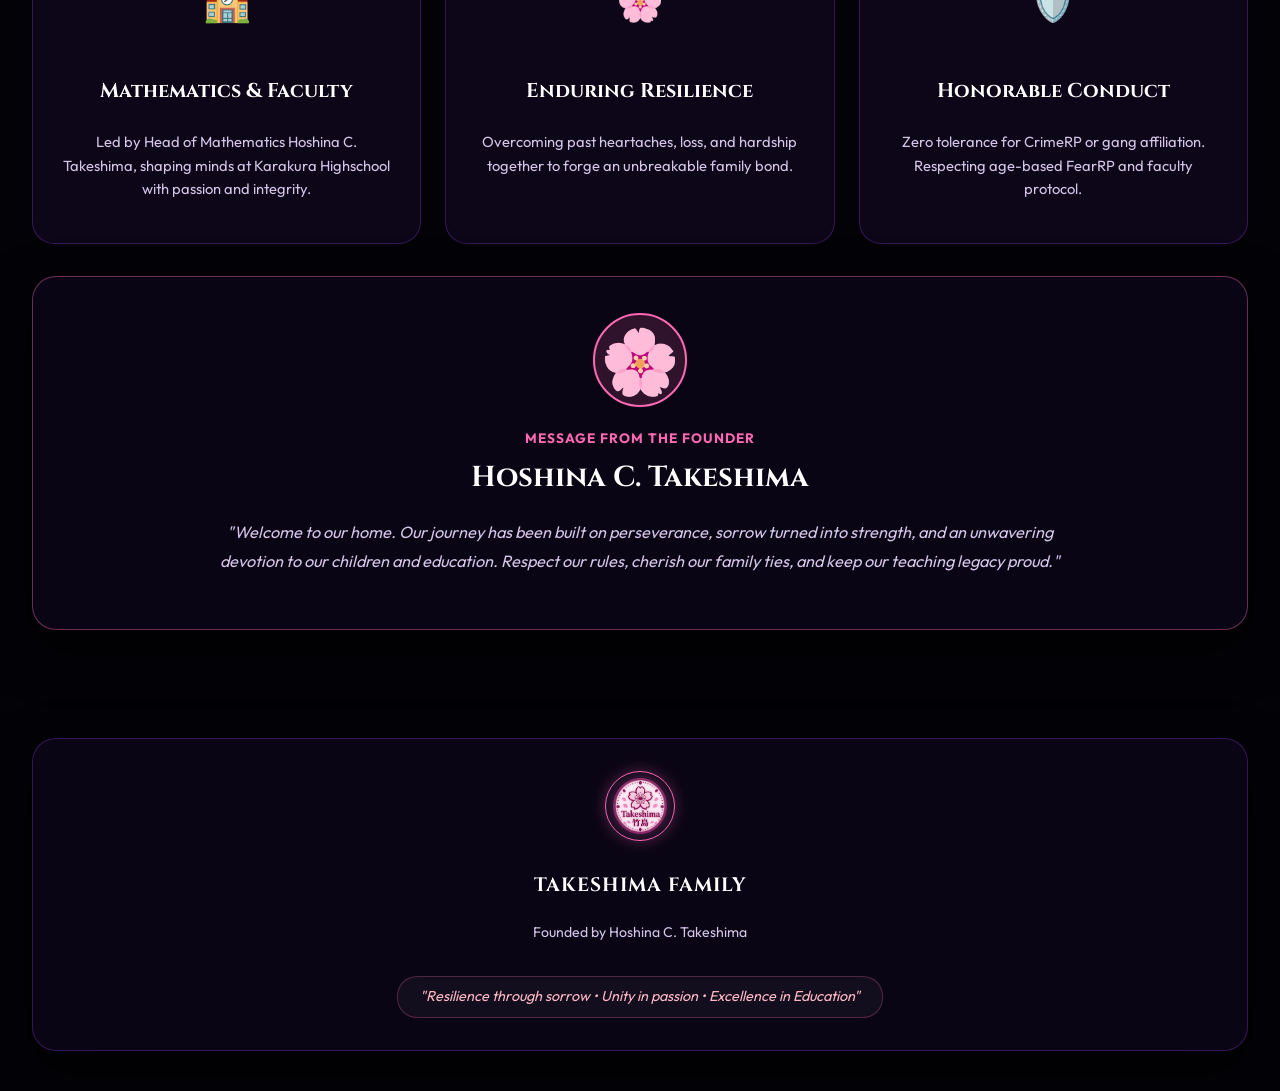
==== commit d2a0bb43: "0" ====
--- a/index.html
+++ b/index.html
@@ -418,7 +418,7 @@
               </div>
               <div class="attire-card-body">
                 <h3 class="attire-card-title">Front View</h3>
-                <p class="attire-card-desc">W.I.P</p>
+                <p class="attire-card-desc">A clean crimson red hoodie — the official theme of the Takeshima Family.</p>
               </div>
             </div>
             <div class="attire-card">
@@ -428,7 +428,8 @@
               </div>
               <div class="attire-card-body">
                 <h3 class="attire-card-title">Back View</h3>
-                <p class="attire-card-desc">W.I.P</p>
+                <p class="attire-card-desc">The back features a flower design — a mark of the Takeshima Family's
+                  elegance and identity.</p>
               </div>
             </div>
           </div>
@@ -440,11 +441,9 @@
                 <h4>Color Palette &amp; Materials</h4>
               </div>
               <ul class="attire-spec-list">
-                <li><strong>W.I.P:</strong> W.I.P
-                </li>
-                <li><strong>W.I.P:</strong> W.I.P
-                </li>
-                <li><strong>W.I.P:</strong> W.I.P</li>
+                <li><strong>Primary Color:</strong> Crimson Red — the official colour of the Takeshima Family.</li>
+                <li><strong>Front Design:</strong> Clean, plain crimson with no additional markings.</li>
+                <li><strong>Back Design:</strong> Flower motif on the back — a symbol of grace and lineage.</li>
               </ul>
             </div>
             <div class="attire-spec-box">
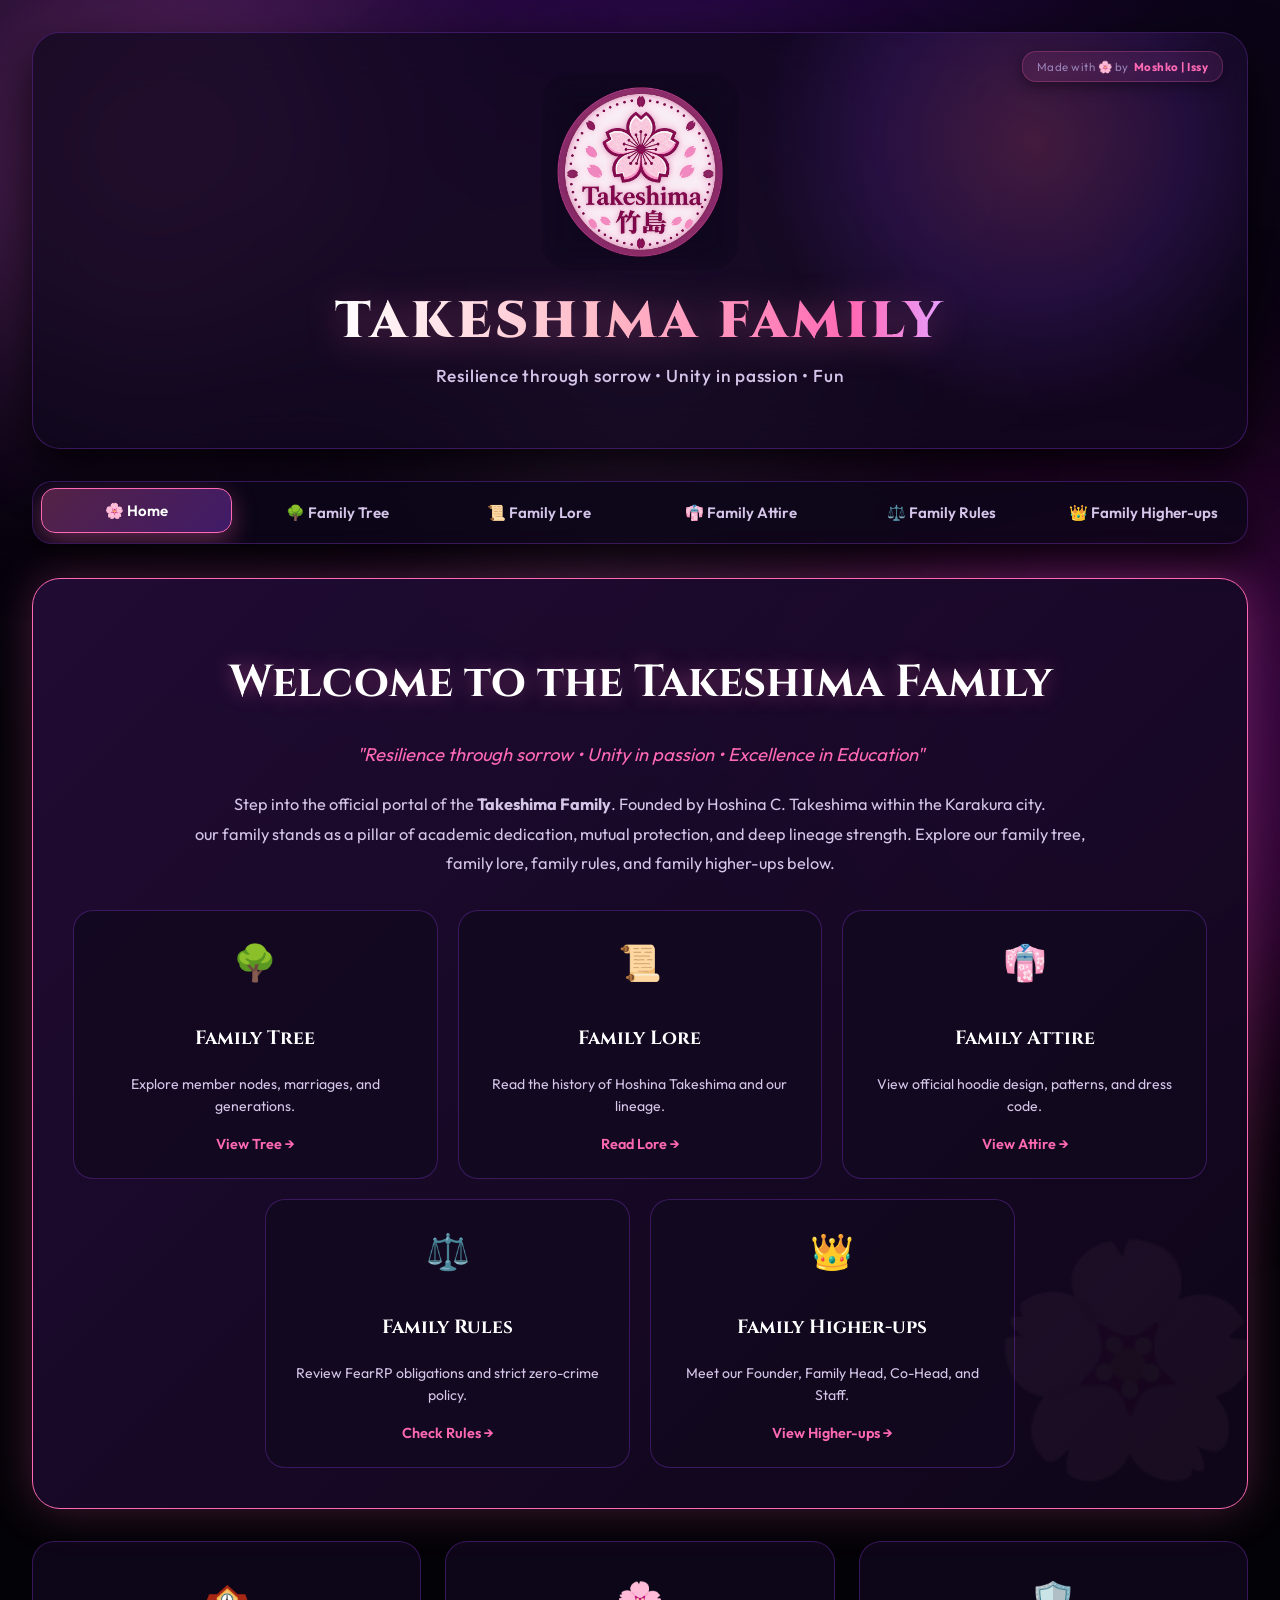
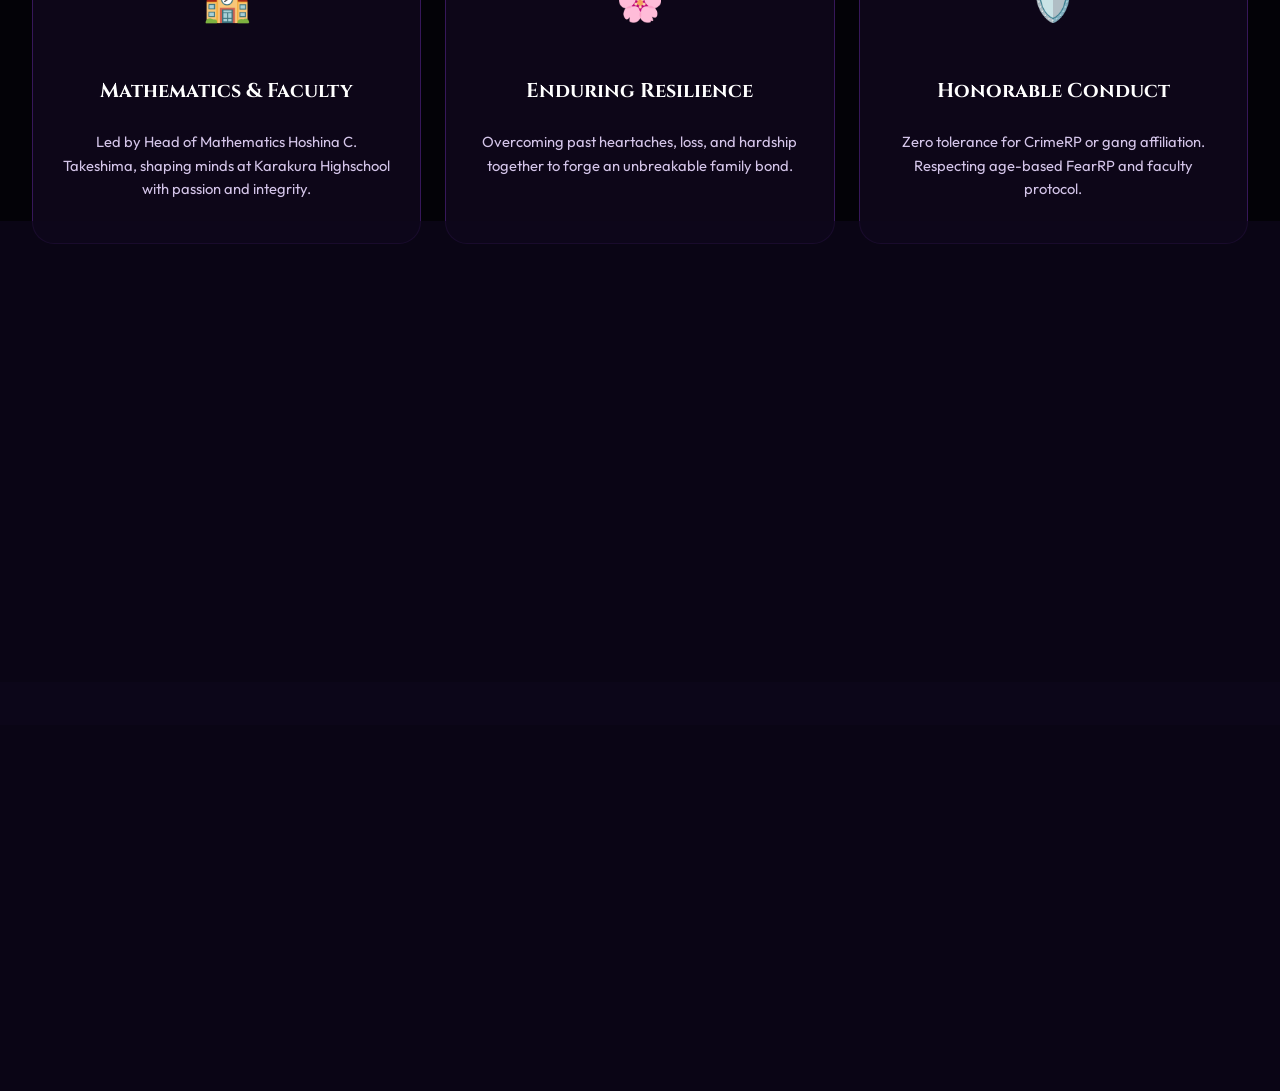
==== commit 43adbbc5: "aa" ====
--- a/index.html
+++ b/index.html
@@ -329,6 +329,382 @@
               their dad.</p>
           </div>
 
+          <div class="lore-card">
+            <div class="lore-chapter-num">Chapter VII • A Difficult Respite</div>
+            <h3 class="lore-title">Stepping Away</h3>
+            <div class="lore-quote">"Her absence was not a sign of surrender, but a desperate attempt to find herself
+              again."</div>
+            <p style="color: var(--text-main); font-size: 1.02rem; white-space: pre-line; line-height: 1.7;">
+              After years of dedicating herself to her students, her children, and the Takeshima Family, Hoshina
+              eventually reached a point where even her strongest walls could no longer keep exhaustion at bay. The
+              weight of her responsibilities, the memories she had spent years burying, and the countless sacrifices she
+              had made for those she loved began to catch up with her.
+
+              For the first time in a long while, Hoshina made the difficult decision to step away from teaching at
+              Karakura Highschool.
+
+              Her absence was not a sign of surrender. Rather, it was a desperate attempt to find herself again beneath
+              the titles of Head of Mathematics, mother, sister, and family leader. She needed time to breathe, to
+              reflect, and to understand who she was when she was no longer expected to be strong for everyone else.
+
+              But life had never been particularly gentle with Hoshina.</p>
+          </div>
+
+          <div class="lore-card">
+            <div class="lore-chapter-num">Chapter VIII • A Familiar World, Changed Beyond Recognition</div>
+            <h3 class="lore-title">The Return</h3>
+            <div class="lore-quote">"Sometimes, the hardest part of coming home is discovering that home is no longer
+              the place you left behind."</div>
+            <p style="color: var(--text-main); font-size: 1.02rem; white-space: pre-line; line-height: 1.7;">
+              When she finally returned to teaching, she expected familiar classrooms, familiar faces, and the comfort
+              of returning to a profession she had always cherished. Instead, she found herself stepping into a world
+              that had continued changing in her absence.
+
+              New faces had appeared within the Takeshima Family. Old connections had resurfaced, forgotten stories had
+              begun to unravel, and revelations she could never have anticipated were waiting for her.
+              Among them was the discovery that she had long-lost family members she had never known about—or had
+              believed were forever beyond her reach.</p>
+          </div>
+
+          <div class="lore-card">
+            <div class="lore-chapter-num">Chapter IX • Confronting the Past</div>
+            <h3 class="lore-title">Echoes of Abandonment</h3>
+            <div class="lore-quote">"How could she welcome people into her heart when her earliest memories had taught
+              her that family could also hurt?"</div>
+            <p style="color: var(--text-main); font-size: 1.02rem; white-space: pre-line; line-height: 1.7;">
+              For someone who had spent her childhood believing she had been abandoned and forgotten, the revelation was
+              almost impossible to comprehend.
+              A part of her wanted to celebrate. Another part was afraid to hope.
+
+              After all, how could she welcome people into her heart when her earliest memories had taught her that the
+              very people meant to protect her could also be the ones who hurt her?
+
+              Nevertheless, Hoshina chose to listen. She began piecing together fragments of her family's history,
+              slowly uncovering truths that had remained hidden for years.
+              And with every revelation came another change she could no longer ignore.</p>
+          </div>
+
+          <div class="lore-card">
+            <div class="lore-chapter-num">Chapter X • The Family She Never Knew</div>
+            <h3 class="lore-title">Blood and Belonging</h3>
+            <div class="lore-quote">"Blood may connect us, but it is our choices that determine whether we deserve to
+              remain."</div>
+            <p style="color: var(--text-main); font-size: 1.02rem; white-space: pre-line; line-height: 1.7;">
+              Discovering her long-lost relatives forced Hoshina to confront the past she had spent most of her life
+              avoiding.
+
+              For years, she had convinced herself that the family she had lost was simply a chapter she was never meant
+              to revisit. She had built her own home, raised her children, and found a place among the Takeshimas. She
+              had learned to survive without the answers she desperately wanted as a little girl.
+              Now, those answers were finally beginning to surface.
+
+              The reunion was not a simple fairytale of lost relatives finding one another and living happily ever
+              after. There were unanswered questions, complicated histories, conflicting loyalties, and emotions that
+              Hoshina struggled to put into words.
+              Some discoveries brought her comfort. Others left her questioning everything she thought she understood
+              about her family and herself.
+
+              She came to realise that finding one's family did not automatically mean finding peace. Sometimes, it
+              meant accepting that the people who shared your blood could still be strangers. Sometimes, it meant
+              learning that the family you had built through love and loyalty was just as meaningful as the one you had
+              been born into.</p>
+          </div>
+
+          <div class="lore-card">
+            <div class="lore-chapter-num">Chapter XI • The Cost of Protection</div>
+            <h3 class="lore-title">Unconditional Love, Earned Trust</h3>
+            <div class="lore-quote">"Protecting a family sometimes meant making decisions that would break her own
+              heart."</div>
+            <p style="color: var(--text-main); font-size: 1.02rem; white-space: pre-line; line-height: 1.7;">
+              Through it all, Hoshina tried to remain composed.
+
+              She continued teaching. She continued caring for her children. She continued showing up for the Takeshima
+              Family, even on days when her own heart felt too heavy to carry.
+              But behind her familiar smile, something had changed.
+
+              She was no longer the woman who believed that keeping a family together was always worth the cost.
+
+              She was beginning to understand that love could be unconditional while trust still had to be earned—and
+              that protecting a family sometimes meant making decisions that would break her own heart.</p>
+          </div>
+
+          <div class="lore-card">
+            <div class="lore-chapter-num">Chapter XII • An Unraveling Bond</div>
+            <h3 class="lore-title">The Eldest Child</h3>
+            <div class="lore-quote">"She wanted to give them the stability she had been denied as a child, with love
+              that was never questioned."</div>
+            <p style="color: var(--text-main); font-size: 1.02rem; white-space: pre-line; line-height: 1.7;">
+              Of all the changes Hoshina encountered upon returning, none would test her strength more than the events
+              surrounding her eldest child.
+
+              For years, her eldest had held a special place in her heart. As a mother who had already endured
+              abandonment, widowhood, heartbreak, and betrayal, Hoshina had always wanted her children to grow up
+              knowing that they were loved. She wanted to give them the stability she had been denied as a child and the
+              reassurance that they would never have to question whether they belonged.
+
+              She had made mistakes along the way, as every parent did, but her love for her children had never been
+              something she questioned.
+              Yet, as new information came to light and circumstances within the family began to unfold, Hoshina found
+              herself facing a reality she could no longer overlook.
+
+              Things had happened that forced her to reconsider her eldest child's place within the family. The reasons
+              were numerous, and the situation was far more complicated than a single argument or disagreement. It was
+              the accumulation of painful revelations, difficult circumstances, and decisions that ultimately left her
+              believing that something had to change.</p>
+          </div>
+
+          <div class="lore-card">
+            <div class="lore-chapter-num">Chapter XIII • A Mother's Agony</div>
+            <h3 class="lore-title">Tears in the Dark</h3>
+            <div class="lore-quote">"She remembered the little moments that no conflict could erase. And she cried."
+            </div>
+            <p style="color: var(--text-main); font-size: 1.02rem; white-space: pre-line; line-height: 1.7;">
+              Hoshina did not arrive at her decision lightly.
+              There were sleepless nights, moments of hesitation, and countless occasions when she wondered whether she
+              was making the right choice. She thought about the child she had loved from the very beginning, the
+              memories they had shared, and the future she had once imagined for them.
+
+              She remembered the little moments that no conflict could erase.
+              And she cried.
+
+              Because no matter how deeply she had been hurt, no matter how serious the circumstances had become, he was
+              still her eldest child.</p>
+          </div>
+
+          <div class="lore-card">
+            <div class="lore-chapter-num">Chapter XIV • A Mother's Most Painful Decision</div>
+            <h3 class="lore-title">The Breaking Point</h3>
+            <div class="lore-quote">"I may no longer be able to stand beside you, but nothing will ever erase the fact
+              that you are my child."</div>
+            <p style="color: var(--text-main); font-size: 1.02rem; white-space: pre-line; line-height: 1.7;">
+              Eventually, Hoshina made the heartbreaking decision to disown him and separate him from the family.
+
+              It was a decision made out of necessity as she understood it, not because her love had disappeared.
+              Whatever had transpired, she could no longer allow the situation to continue as it had before. The family
+              needed boundaries, and Hoshina believed that allowing things to remain unchanged would only lead to
+              further pain.
+              But making that decision did not make it easier to live with.
+
+              To the outside world, it might have appeared that she had turned her back on her own child. Some might
+              have questioned her judgment, while others might have assumed that disowning him meant she no longer
+              cared.
+              They would be wrong.
+
+              Hoshina still loved her eldest from the very bottom of her heart.
+              She could condemn his actions without erasing their history. She could refuse to grant him the same place
+              within the family without pretending that he had never been her son. She could establish boundaries
+              without convincing herself that the years of love between them had meant nothing.
+
+              For Hoshina, that distinction was everything.</p>
+          </div>
+
+          <div class="lore-card">
+            <div class="lore-chapter-num">Chapter XV • The Burden of Boundaries</div>
+            <h3 class="lore-title">Love at a Distance</h3>
+            <div class="lore-quote">"Sometimes, love meant stepping away. She did not stop being his mother in her
+              heart."</div>
+            <p style="color: var(--text-main); font-size: 1.02rem; white-space: pre-line; line-height: 1.7;">
+              She had spent her childhood longing for someone who would choose her, protect her, and refuse to abandon
+              her. The thought of becoming the person who appeared to abandon her own child was a pain she struggled to
+              reconcile with the woman she had always tried to be.
+              Yet motherhood had taught her something her younger self could never have understood: sometimes, loving
+              someone did not mean allowing them to remain close enough to hurt one another.
+
+              Sometimes, love meant stepping away.
+              And sometimes, the most painful words a mother could ever speak were the ones she hoped her child would
+              one day understand.
+
+              She did not stop being his mother in her heart.
+              She simply could no longer keep him within the family as she once had.</p>
+          </div>
+
+          <div class="lore-card">
+            <div class="lore-chapter-num">Chapter XVI • Living With the Consequences</div>
+            <h3 class="lore-title">The Quiet After the Storm</h3>
+            <div class="lore-quote">"A decision can be final without the grief ever truly ending."</div>
+            <p style="color: var(--text-main); font-size: 1.02rem; white-space: pre-line; line-height: 1.7;">
+              After the decision was made, Hoshina had to learn how to live with its consequences.
+
+              The Takeshima Family could not remain frozen in the past. Changes had to happen, responsibilities had to
+              be reconsidered, and relationships had to be rebuilt around a new reality. The family she had once known
+              was changing, and Hoshina understood that she could not force everyone to adjust at the same pace.
+
+              She worked to ensure that the family could move forward without allowing personal conflicts to consume
+              everyone within it.
+
+              There would be no need to turn private pain into public spectacle. There would be no benefit in
+              encouraging rumours or allowing every disagreement to become a battle between sides. Whatever people
+              believed about the situation, Hoshina wanted the family to remember that there were real people behind
+              every decision, with feelings and histories that outsiders might never fully understand.
+              Still, keeping the peace was not always easy.</p>
+          </div>
+
+          <div class="lore-card">
+            <div class="lore-chapter-num">Chapter XVII • Solace and Silent Longing</div>
+            <h3 class="lore-title">Equations &amp; Grief</h3>
+            <div class="lore-quote">"There were no formulas for repairing broken trust, and no equation to balance love
+              with disappointment."</div>
+            <p style="color: var(--text-main); font-size: 1.02rem; white-space: pre-line; line-height: 1.7;">
+              Some days, she found comfort in the familiar rhythm of her work at Karakura Highschool. Mathematics
+              offered her something she could depend on: problems could be approached step by step, mistakes could be
+              corrected, and even difficult questions could sometimes lead to an answer.
+
+              Family was rarely so straightforward.
+              There were no formulas for repairing broken trust. No equation could tell her how to balance love with
+              disappointment, or how much distance was enough to protect someone without making them feel forgotten.
+              She poured herself into her work and her remaining responsibilities, determined not to let the turmoil
+              define her entire life.
+              But in quiet moments, when the house settled and there was no one left to reassure, Hoshina allowed
+              herself to grieve.
+
+              She grieved the family she thought she had, the relationships that had changed, and the future she had
+              once imagined with her eldest child.
+
+              She missed him in ways she rarely spoke about.
+              Sometimes, she wondered whether he thought about her, too. Whether he remembered the good moments. Whether
+              he believed she had stopped loving him.
+
+              Those questions stayed with her, unanswered.
+              And perhaps that was the cruelest part of it all: she could make the decision she believed was necessary,
+              but she could not control how her child would remember her afterward.
+
+              All she could do was hope that, one day, he would understand that the choice had not been easy—and that it
+              had never been proof that he was unworthy of love.</p>
+          </div>
+
+          <div class="lore-card">
+            <div class="lore-chapter-num">Chapter XVIII • Head of Department of Mathematics</div>
+            <h3 class="lore-title">The Sanctuary of Teaching</h3>
+            <div class="lore-quote">"Teaching was an opportunity to give others what she had once needed herself."</div>
+            <p style="color: var(--text-main); font-size: 1.02rem; white-space: pre-line; line-height: 1.7;">
+              Returning to her position as Head of Department of Mathematics at Karakura Highschool gave Hoshina a
+              renewed sense of purpose.
+              Teaching had always been more than a profession to her. It was an opportunity to make a difference in the
+              lives of young people, to provide guidance, and to create a place where students could feel seen and
+              supported.
+
+              Perhaps, in some ways, she was trying to give others what she had once needed herself.
+
+              She understood what it meant to carry pain that could not easily be explained. She knew that the quietest
+              person in a classroom might be struggling with something far greater than anyone realised. She had learned
+              that a person's circumstances did not always tell the whole story.
+              These lessons shaped the educator she became.
+
+              Even as the Takeshima Family underwent changes, Hoshina continued to take pride in her work. Her title was
+              not merely a position of authority; it represented years of perseverance, dedication, and the
+              determination to build something meaningful despite everything life had taken from her.</p>
+          </div>
+
+          <div class="lore-card">
+            <div class="lore-chapter-num">Chapter XIX • Strength, Healing, and Grace</div>
+            <h3 class="lore-title">The Mother Behind the Title</h3>
+            <div class="lore-quote">"She had spent her life trying to keep everyone from falling apart. Now, she was
+              learning she deserved to heal, too."</div>
+            <p style="color: var(--text-main); font-size: 1.02rem; white-space: pre-line; line-height: 1.7;">
+              Her children remained among the greatest joys of her life. Watching them grow, discover their own
+              passions, and become involved in the family gave her a sense of fulfilment she could never have
+              anticipated during her darkest years.
+              She wanted them to understand that family was not about perfection. It was about responsibility, honesty,
+              respect, and the willingness to learn from mistakes.
+
+              She wanted them to build a future that was stronger than the past she had inherited.
+              And, above all, she wanted them to know that they were loved.
+
+              Even so, Hoshina was beginning to recognise that she could not spend the rest of her life being everyone's
+              source of strength while neglecting her own needs.
+
+              She had survived abandonment. She had buried the love of her life. She had endured betrayal and divorce.
+              She had found family, lost parts of it, and made decisions that continued to haunt her.
+              Yet she was still here, Still teaching, Still leading, Still loving And still learning.</p>
+          </div>
+
+          <div class="lore-card">
+            <div class="lore-chapter-num">Chapter XX • All the Versions of Hoshina</div>
+            <h3 class="lore-title">Crossroads of the Soul</h3>
+            <div class="lore-quote">"She no longer wishes for a life without pain. She wishes for a life in which pain
+              is no longer the only thing she knows."</div>
+            <p style="color: var(--text-main); font-size: 1.02rem; white-space: pre-line; line-height: 1.7;">
+              Today, Hoshina stands at a crossroads between the person she once was and the woman she is still becoming.
+
+              Her past remains a part of her, but it no longer has to dictate every decision she makes. The little girl
+              who was abandoned at four years old still lives somewhere within her, carrying the fear that the people
+              she loves will eventually leave.
+              The young woman who found Aiko and experienced a love she thought would last forever still remembers the
+              warmth of being cherished without having to earn it.
+
+              The grieving widow still misses the life they could have shared.
+
+              The woman who trusted Hiroto still remembers the sting of discovering that love alone could not save a
+              relationship.
+              And the mother who disowned her eldest still carries a love she cannot simply switch off.
+              All these versions of Hoshina exist within the same person.
+
+              She has learned that healing is not a straight road. Some days, she feels at peace with her decisions.
+              Other days, the past returns with such force that she struggles to understand how she has survived so
+              much.
+              But she no longer wants to define herself solely by what has been taken from her.
+
+              She wants to laugh without feeling guilty. To build relationships without constantly preparing herself for
+              abandonment. To welcome happiness without fearing that it will be taken away as soon as she begins to
+              believe in it.</p>
+          </div>
+
+          <div class="lore-card">
+            <div class="lore-chapter-num">Chapter XXI • Hope for Love and Understanding</div>
+            <h3 class="lore-title">Beyond the Walls</h3>
+            <div class="lore-quote">"Someone who will see Hoshina—not the leader or teacher, but the woman who continues
+              to hope despite everything."</div>
+            <p style="color: var(--text-main); font-size: 1.02rem; white-space: pre-line; line-height: 1.7;">
+              And perhaps, one day, she will find love again.
+
+              Not a replacement for Aiko, nor a desperate attempt to fill the emptiness left by Hiroto, but a love that
+              allows her to be herself. A love that understands her silences without demanding that she explain every
+              scar. A love that respects her responsibilities as a mother and recognises that she is a woman with
+              dreams, fears, and needs of her own.
+
+              She hopes that someone will eventually look beyond her position as Head of Mathematics, beyond her name
+              within the Takeshima Family, and beyond the strength she presents to the world.
+              Someone who will see Hoshina.
+
+              Not the leader. Not the teacher. Not the woman who always finds a way to keep going.
+              Just Hoshina—the woman who has loved deeply, lost terribly, made mistakes, and continued to hope despite
+              everything.
+
+              She does not know whether that future awaits her.
+              For now, she has her children, her work, her family, and the life she has fought so hard to preserve.
+
+              And even though some relationships may never return to what they once were, she refuses to believe that
+              every ending must mark the end of love itself.</p>
+          </div>
+
+          <div class="lore-card">
+            <div class="lore-chapter-num">Chapter XXII • Legacy, Hope, and Unbroken Love</div>
+            <h3 class="lore-title">An Unfinished Symphony</h3>
+            <div class="lore-quote">"She may have disowned her eldest, but she has never stopped loving him."</div>
+            <p style="color: var(--text-main); font-size: 1.02rem; white-space: pre-line; line-height: 1.7;">
+              Her story is far from over.
+
+              The Takeshima name carries its history, its sorrow, and its complicated legacy. But Hoshina intends to
+              help shape what comes next.
+
+              She hopes her children will grow into people who understand the value of family without becoming prisoners
+              of the past. She hopes the Takeshimas will continue to build a home where future generations can find
+              belonging, even when the road to reconciliation is difficult.
+              And somewhere, deep within her heart, she continues to hope that her eldest child will one day understand
+              the difference between being cast out of a family and being cast out of a mother's heart.
+
+              Because even after everything that has happened, there is one truth Hoshina cannot bring herself to deny:
+              She may have disowned her eldest, but she has never stopped loving him.
+
+              Perhaps one day, when the wounds are no longer so raw and the time is right, there may be room for a
+              different kind of conversation.
+
+              Until then, she will continue forward—not because she has forgotten the people she has lost, but because
+              she still has a life to live and a family worth protecting.
+              And for the first time in a long time, Hoshina is allowing herself to believe that her own happiness
+              deserves a place in that future, too.</p>
+          </div>
+
         </div>
 
         <!-- Lore Continuous Paragraph View -->
@@ -361,6 +737,102 @@
                 Mathematics for Karakura Highschool. Her children now work with her in the Takeshima Family. She hopes
                 her children will continue to grow and build this family—and she hopes she will find the same love she
                 once had when she met their dad.</p>
+              <p class="continuous-story-paragraph">After years of dedicating herself to her students, her children, and
+                the Takeshima Family, Hoshina eventually reached a point where even her strongest walls could no longer
+                keep exhaustion at bay. The weight of her responsibilities, the memories she had spent years burying,
+                and the countless sacrifices she had made for those she loved began to catch up with her.
+
+                For the first time in a long while, Hoshina made the difficult decision to step away from teaching at
+                Karakura Highschool.
+
+                Her absence was not a sign of surrender. Rather, it was a desperate attempt to find herself again
+                beneath the titles of Head of Mathematics, mother, sister, and family leader. She needed time to
+                breathe, to reflect, and to understand who she was when she was no longer expected to be strong for
+                everyone else.
+
+                When she finally returned to teaching, she expected familiar classrooms, familiar faces, and the comfort
+                of returning to a profession she had always cherished. Instead, she found herself stepping into a world
+                that had continued changing in her absence.
+
+                New faces had appeared within the Takeshima Family. Old connections had resurfaced, forgotten stories
+                had begun to unravel, and revelations she could never have anticipated were waiting for her. Among them
+                was the discovery that she had long-lost family members she had never known about—or had believed were
+                forever beyond her reach.
+
+                Nevertheless, Hoshina chose to listen. She began piecing together fragments of her family's history,
+                slowly uncovering truths that had remained hidden for years. And with every revelation came another
+                change she could no longer ignore.</p>
+              <p class="continuous-story-paragraph">Discovering her long-lost relatives forced Hoshina to confront the
+                past she had spent most of her life avoiding. For years, she had convinced herself that the family she
+                had lost was simply a chapter she was never meant to revisit.
+
+                Now, those answers were finally beginning to surface. The reunion was not a simple fairytale of lost
+                relatives finding one another and living happily ever after. There were unanswered questions,
+                complicated histories, conflicting loyalties, and emotions that Hoshina struggled to put into words.
+
+                Through it all, Hoshina tried to remain composed. She was no longer the woman who believed that keeping
+                a family together was always worth the cost. She was beginning to understand that love could be
+                unconditional while trust still had to be earned—and that protecting a family sometimes meant making
+                decisions that would break her own heart.</p>
+              <p class="continuous-story-paragraph">Of all the changes Hoshina encountered upon returning, none would
+                test her strength more than the events surrounding her eldest child. Things had happened that forced her
+                to reconsider her eldest child's place within the family. It was the accumulation of painful
+                revelations, difficult circumstances, and decisions that ultimately left her believing that something
+                had to change.
+
+                Hoshina did not arrive at her decision lightly. There were sleepless nights, moments of hesitation, and
+                countless occasions when she wondered whether she was making the right choice. And she cried. Because no
+                matter how deeply she had been hurt, no matter how serious the circumstances had become, he was still
+                her eldest child.
+
+                Eventually, Hoshina made the heartbreaking decision to disown him and separate him from the family. It
+                was a decision made out of necessity as she understood it, not because her love had disappeared.
+
+                Hoshina still loved her eldest from the very bottom of her heart. She did not stop being his mother in
+                her heart. She simply could no longer keep him within the family as she once had.</p>
+              <p class="continuous-story-paragraph">After the decision was made, Hoshina had to learn how to live with
+                its consequences. The Takeshima Family could not remain frozen in the past. Changes had to happen,
+                responsibilities had to be reconsidered, and relationships had to be rebuilt around a new reality.
+
+                Still, keeping the peace was not always easy. Some days, she found comfort in the familiar rhythm of her
+                work at Karakura Highschool. Mathematics offered her something she could depend on. Family was rarely so
+                straightforward.
+
+                In quiet moments, when the house settled and there was no one left to reassure, Hoshina allowed herself
+                to grieve. She missed him in ways she rarely spoke about. All she could do was hope that, one day, he
+                would understand that the choice had not been easy—and that it had never been proof that he was unworthy
+                of love.</p>
+              <p class="continuous-story-paragraph">Returning to her position as Head of Department of Mathematics at
+                Karakura Highschool gave Hoshina a renewed sense of purpose. Teaching had always been more than a
+                profession to her—it was an opportunity to make a difference in the lives of young people, to provide
+                guidance, and to create a place where students could feel seen and supported.
+
+                Her children remained among the greatest joys of her life. Watching them grow, discover their own
+                passions, and become involved in the family gave her a sense of fulfilment she could never have
+                anticipated during her darkest years.
+
+                Even so, Hoshina was beginning to recognise that she could not spend the rest of her life being
+                everyone's source of strength while neglecting her own needs. She had survived abandonment. She had
+                buried the love of her life. She had endured betrayal and divorce. She had found family, lost parts of
+                it, and made decisions that continued to haunt her. Yet she was still here. Still teaching. Still
+                leading. Still loving. And still learning.</p>
+              <p class="continuous-story-paragraph">Today, Hoshina stands at a crossroads between the person she once
+                was and the woman she is still becoming. Her past remains a part of her, but it no longer has to dictate
+                every decision she makes.
+
+                All these versions of Hoshina exist within the same person. She has learned that healing is not a
+                straight road. But she no longer wants to define herself solely by what has been taken from her. And
+                perhaps, one day, she will find love again.
+
+                Someone who will see Hoshina—not the leader, not the teacher, not the woman who always finds a way to
+                keep going. Just Hoshina.
+
+                Her story is far from over. Somewhere, deep within her heart, she continues to hope that her eldest
+                child will one day understand the difference between being cast out of a family and being cast out of a
+                mother's heart. She may have disowned her eldest, but she has never stopped loving him.
+
+                And for the first time in a long time, Hoshina is allowing herself to believe that her own happiness
+                deserves a place in that future, too.</p>
             </div>
           </div>
         </div>
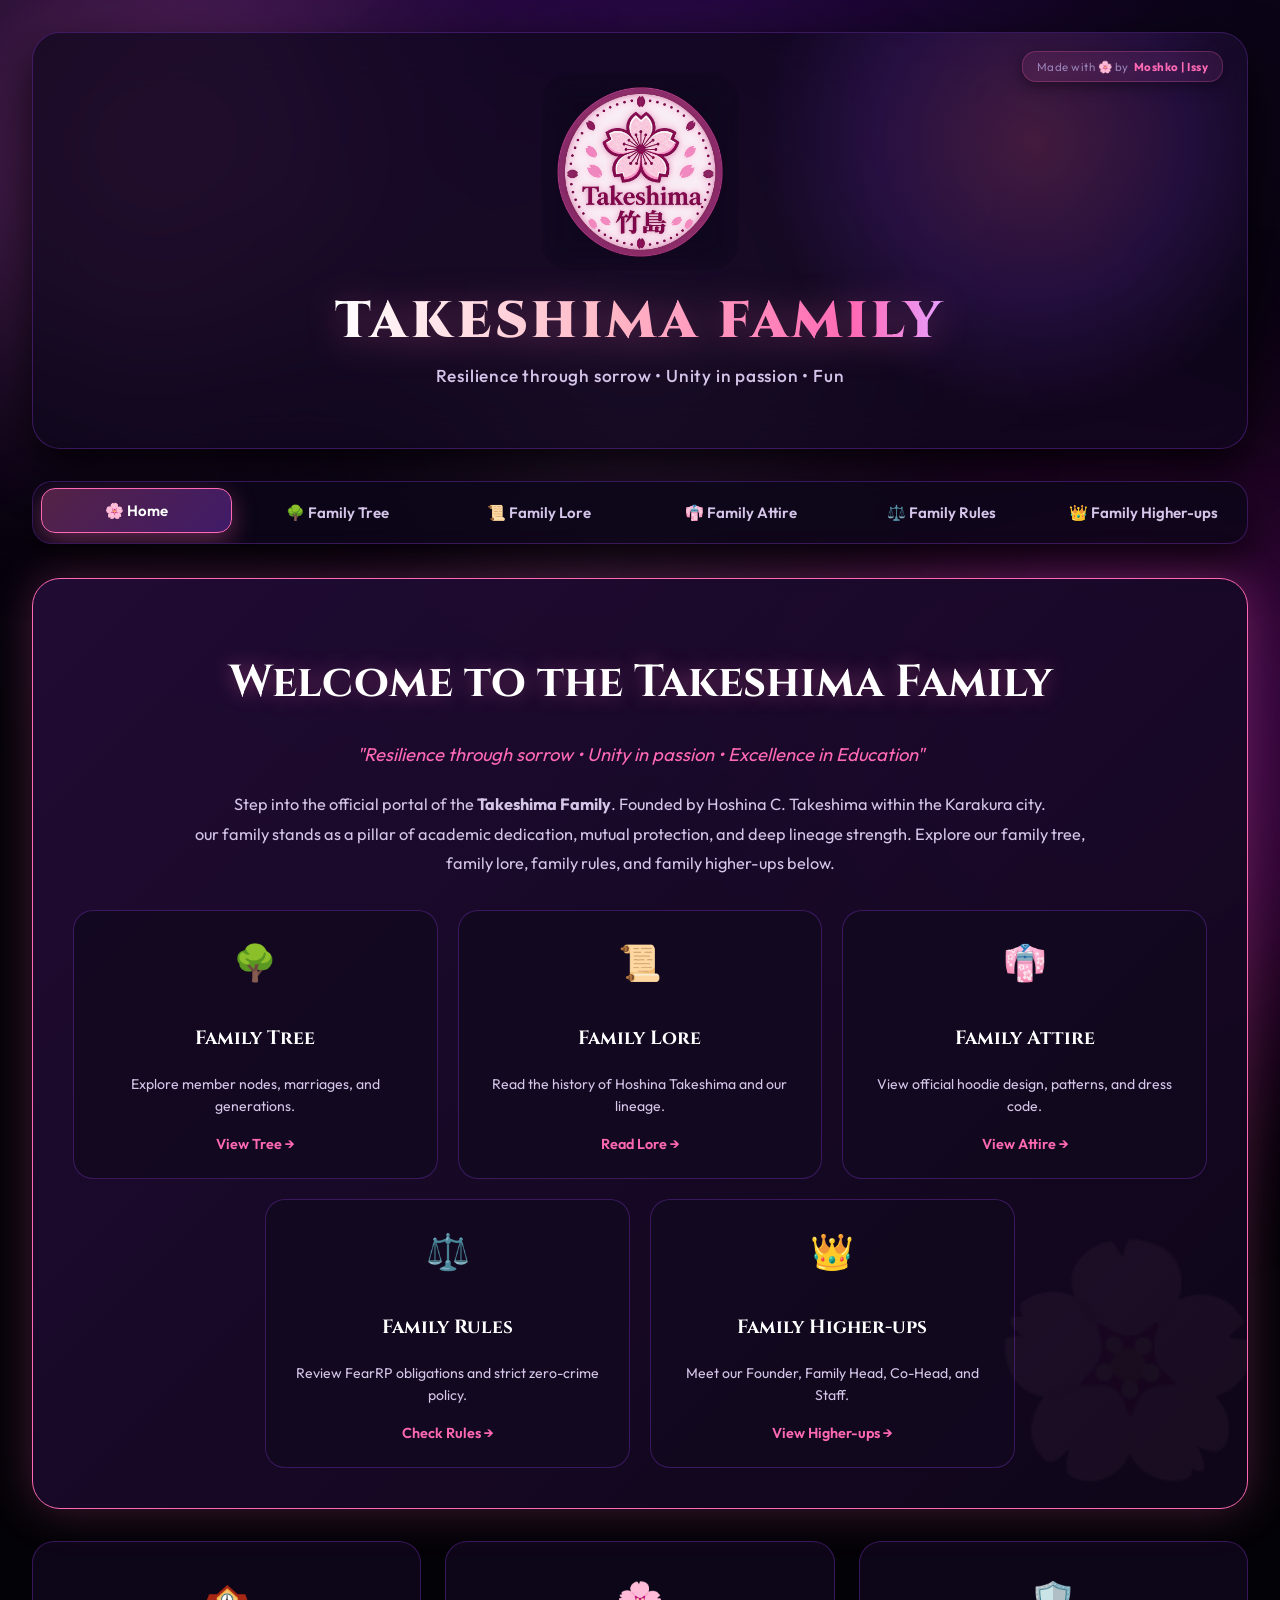
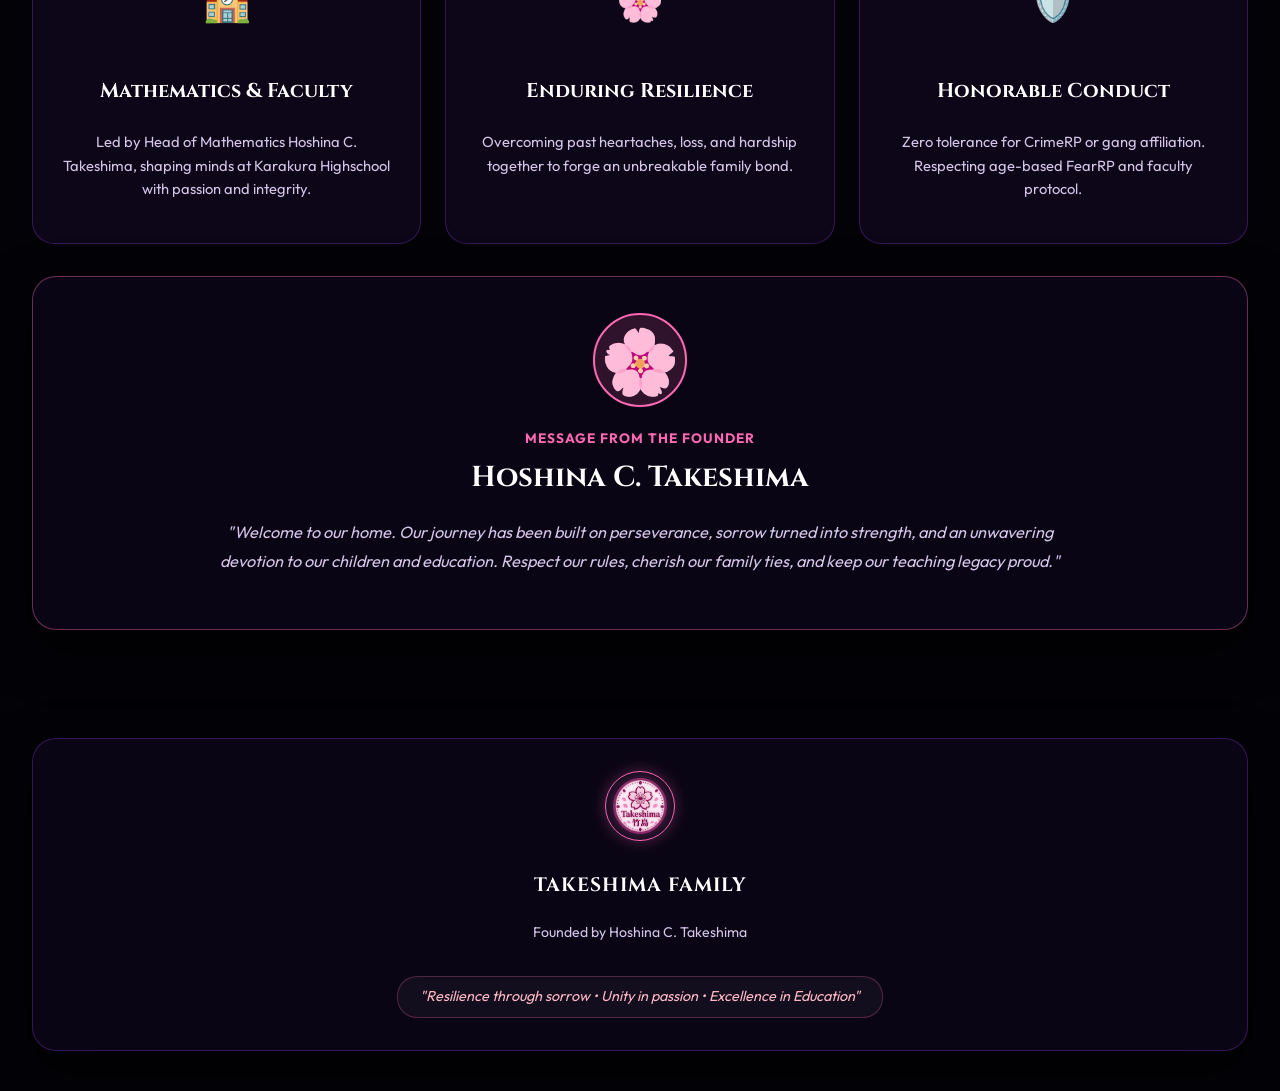
==== commit 8c6dd2e5: "Update index.html" ====
--- a/index.html
+++ b/index.html
@@ -8,6 +8,7 @@
   <meta name="description"
     content="Official Takeshima Family Portal, Lore Chronicles of Takeshima, Family Tree & Rules Codex.">
   <link rel="stylesheet" href="styles.css">
+  <link rel="icon" type="image/png" href="assets/logo.png">
 </head>
 
 <body>
